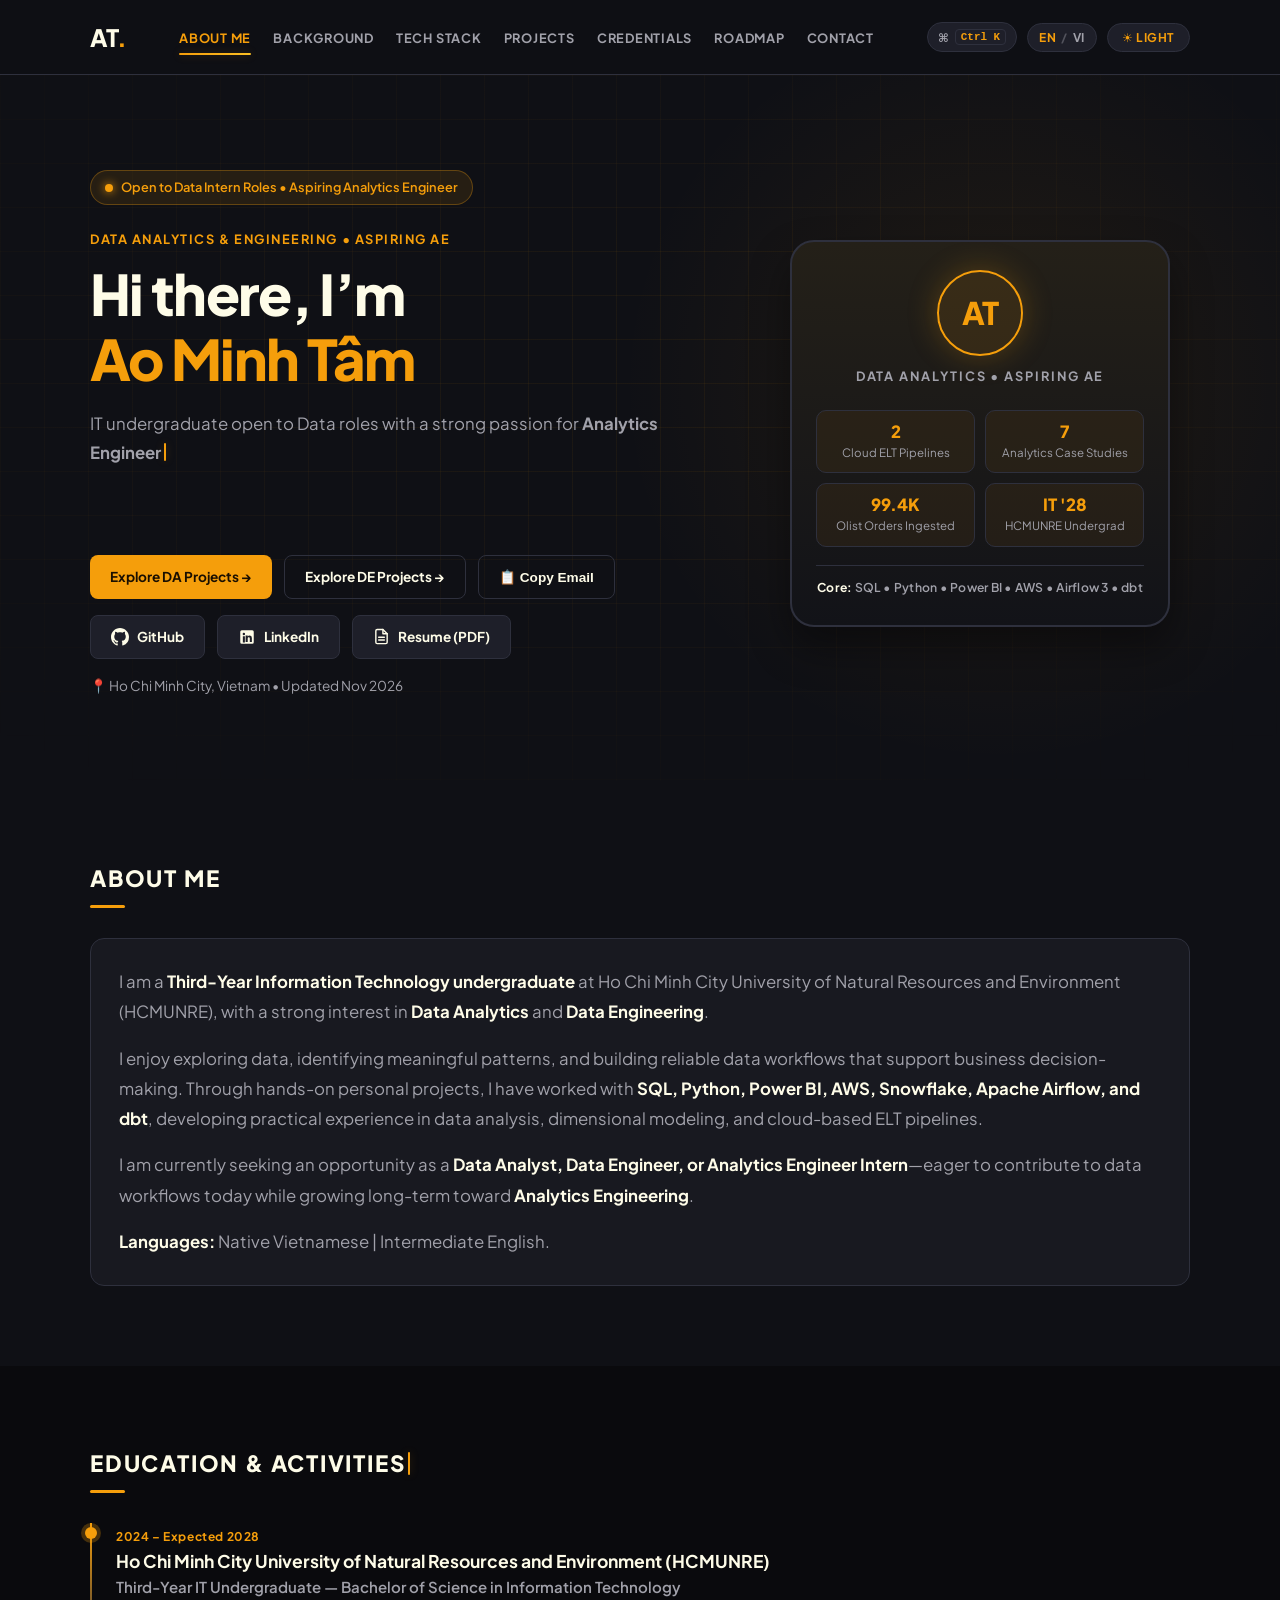
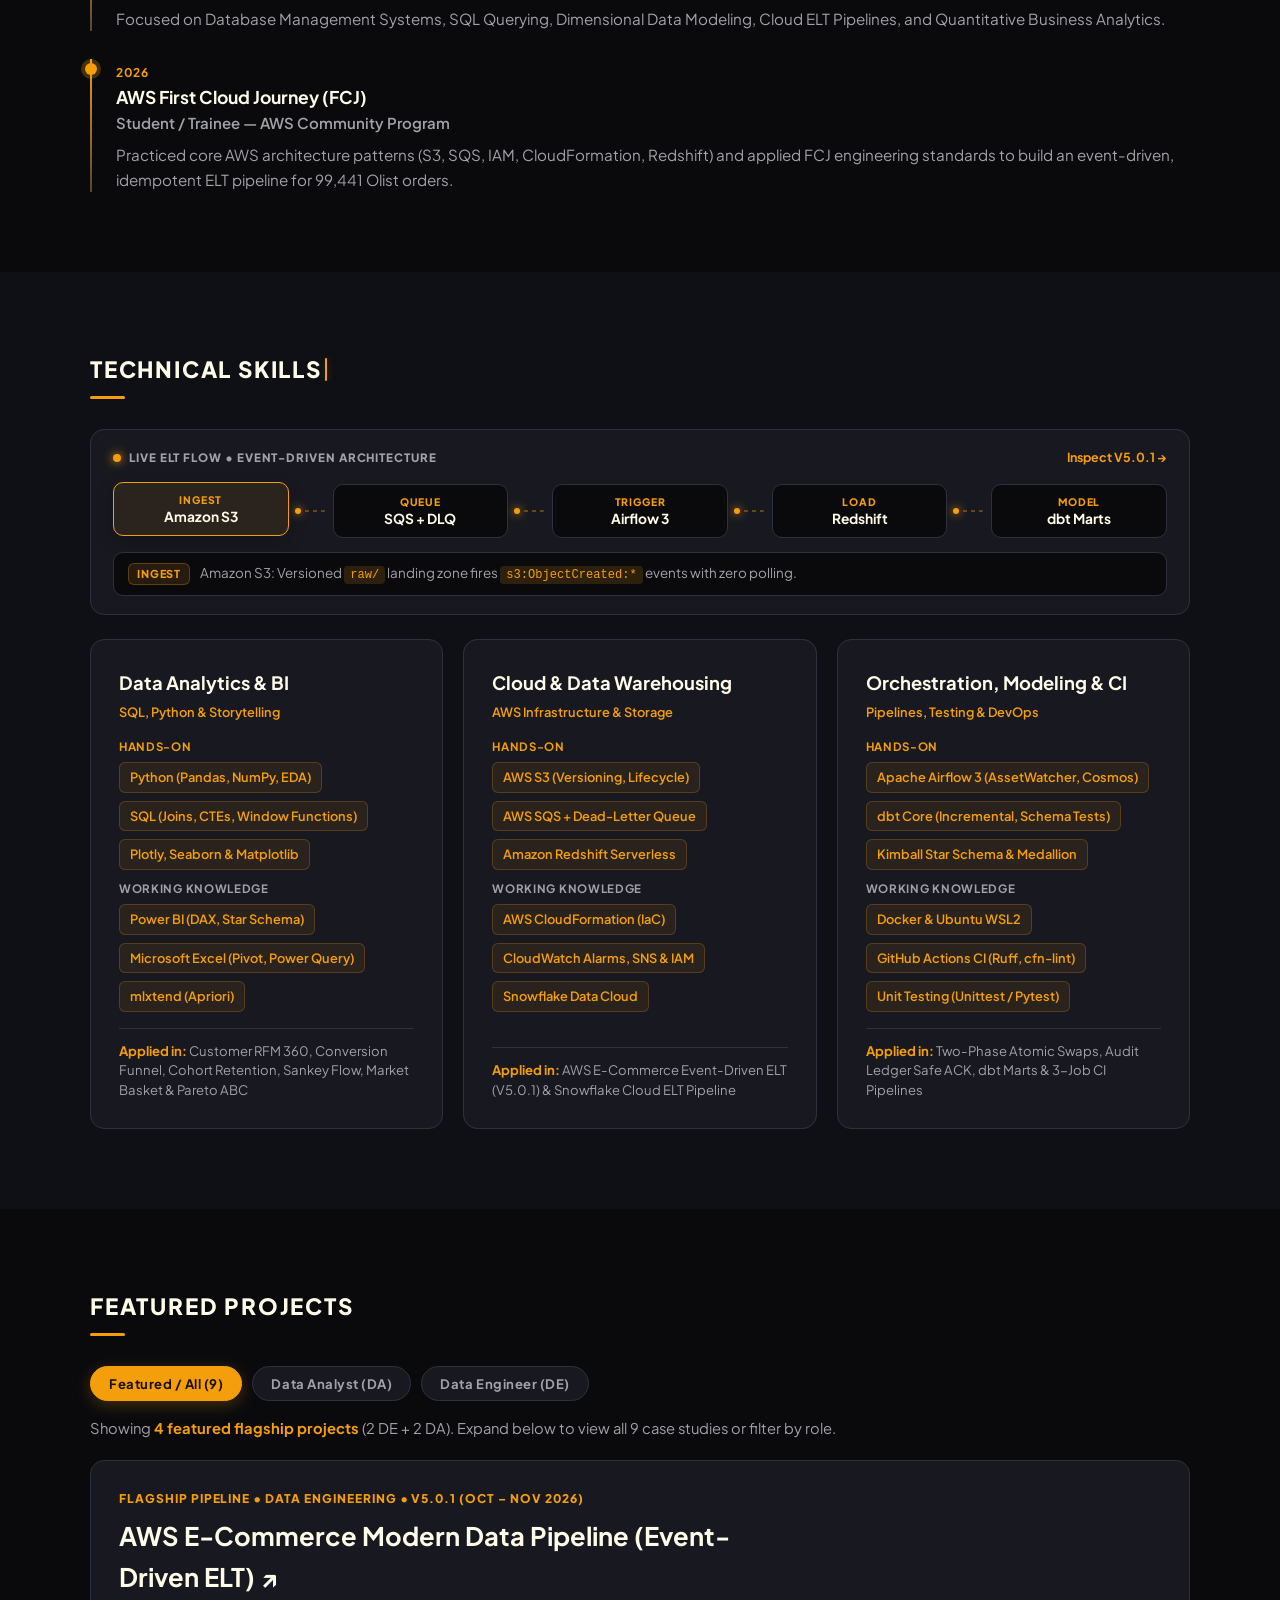
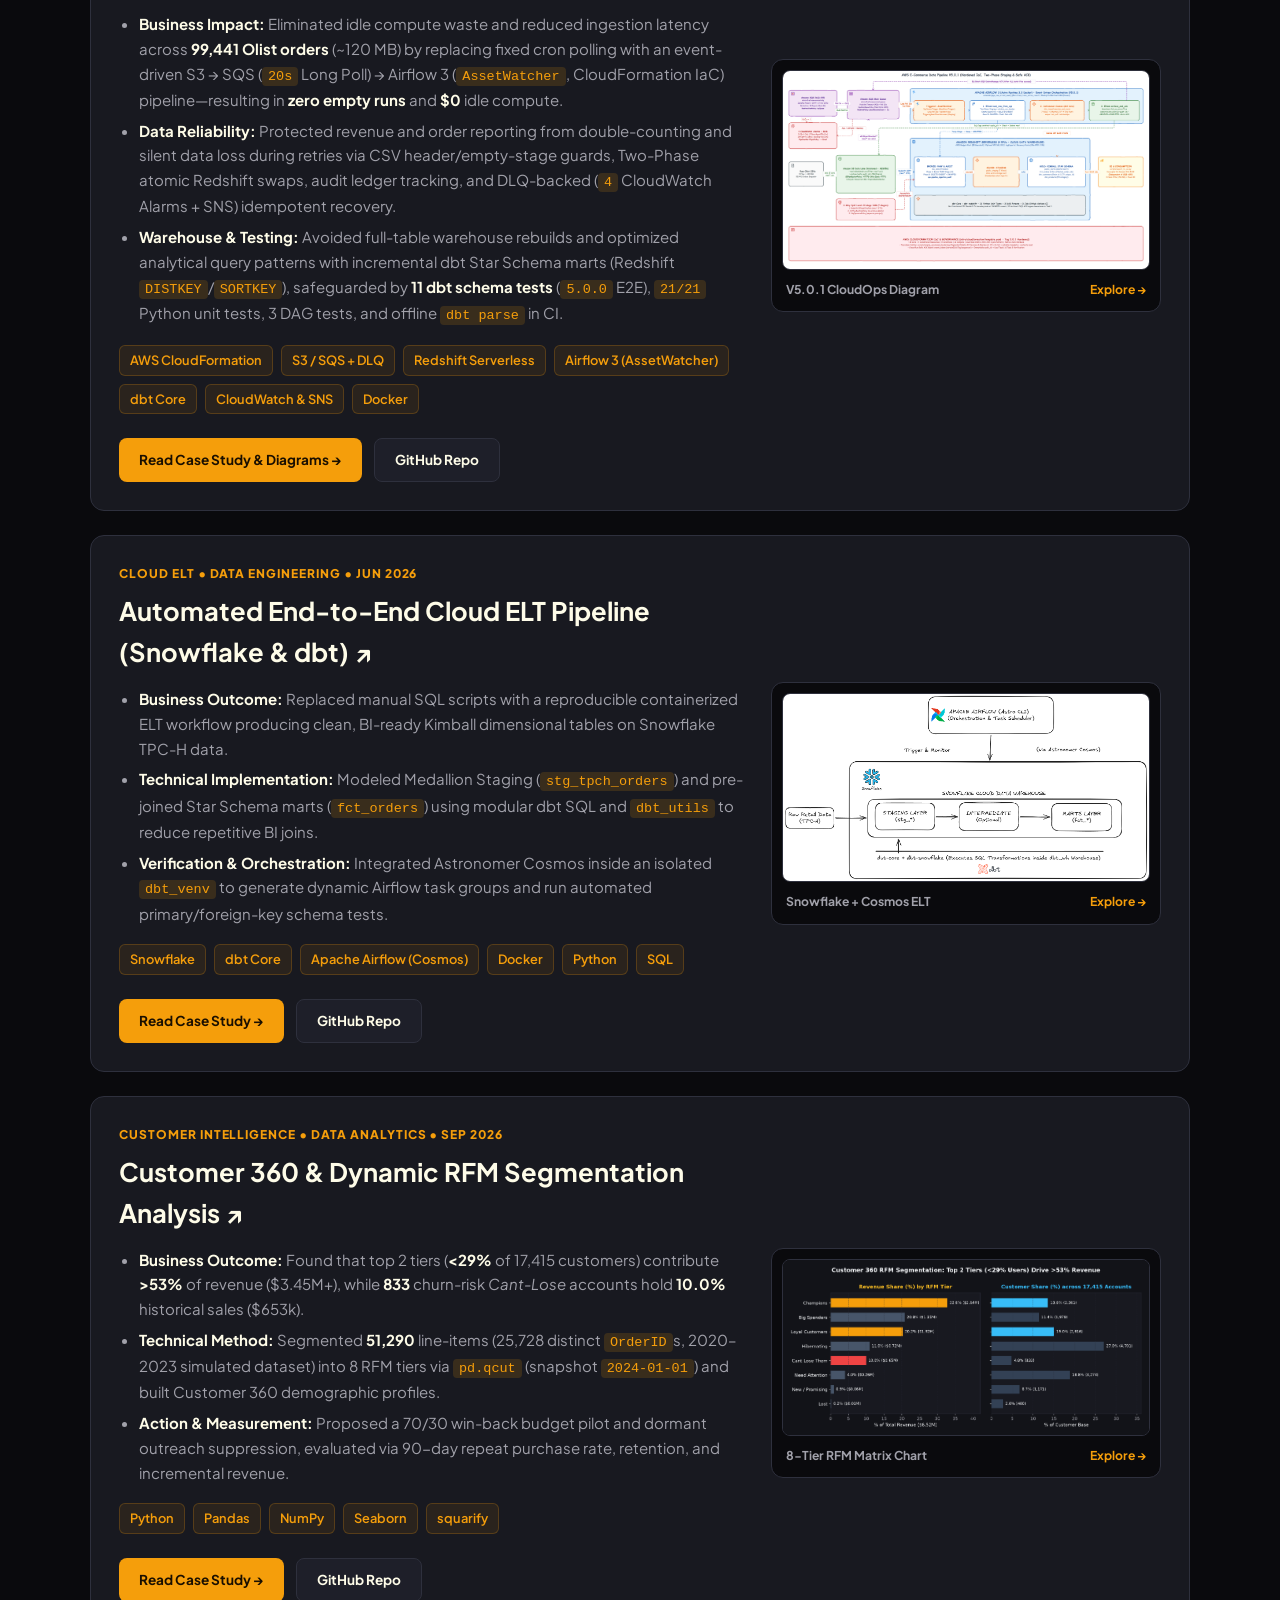
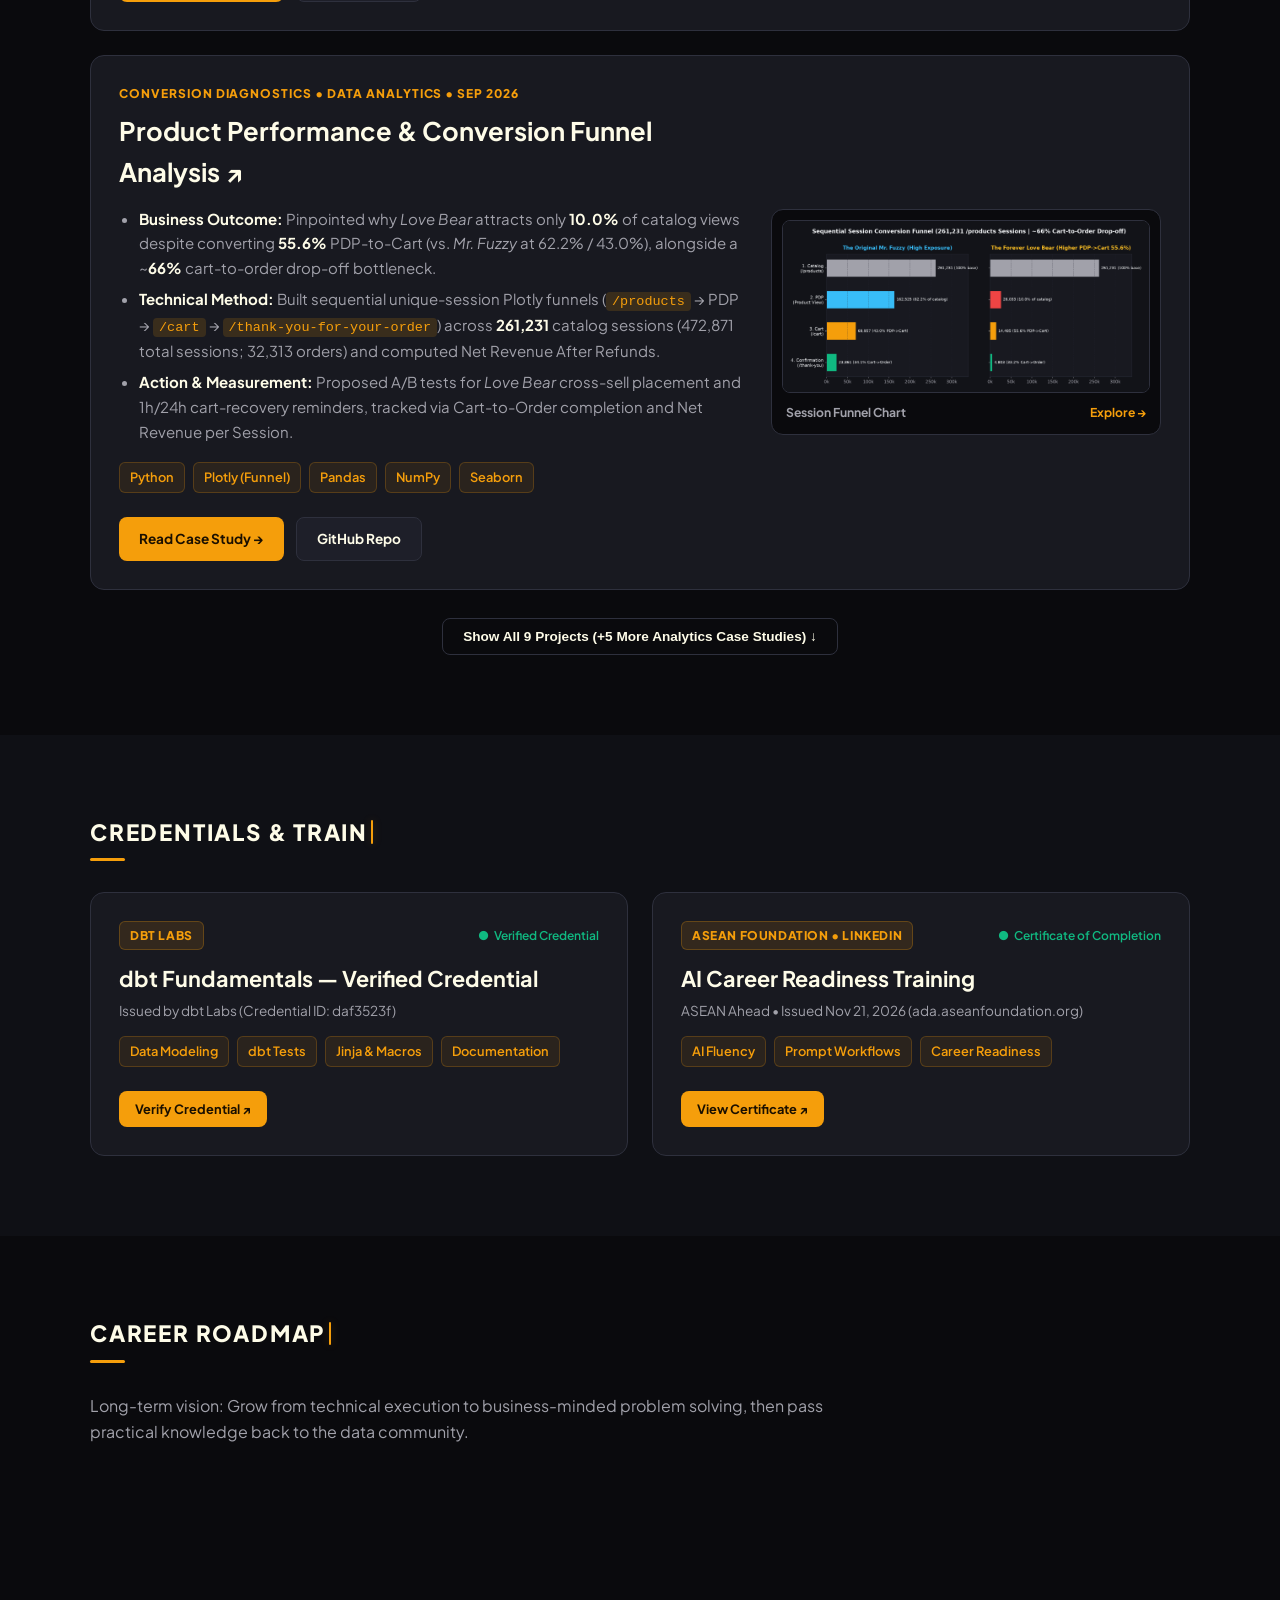
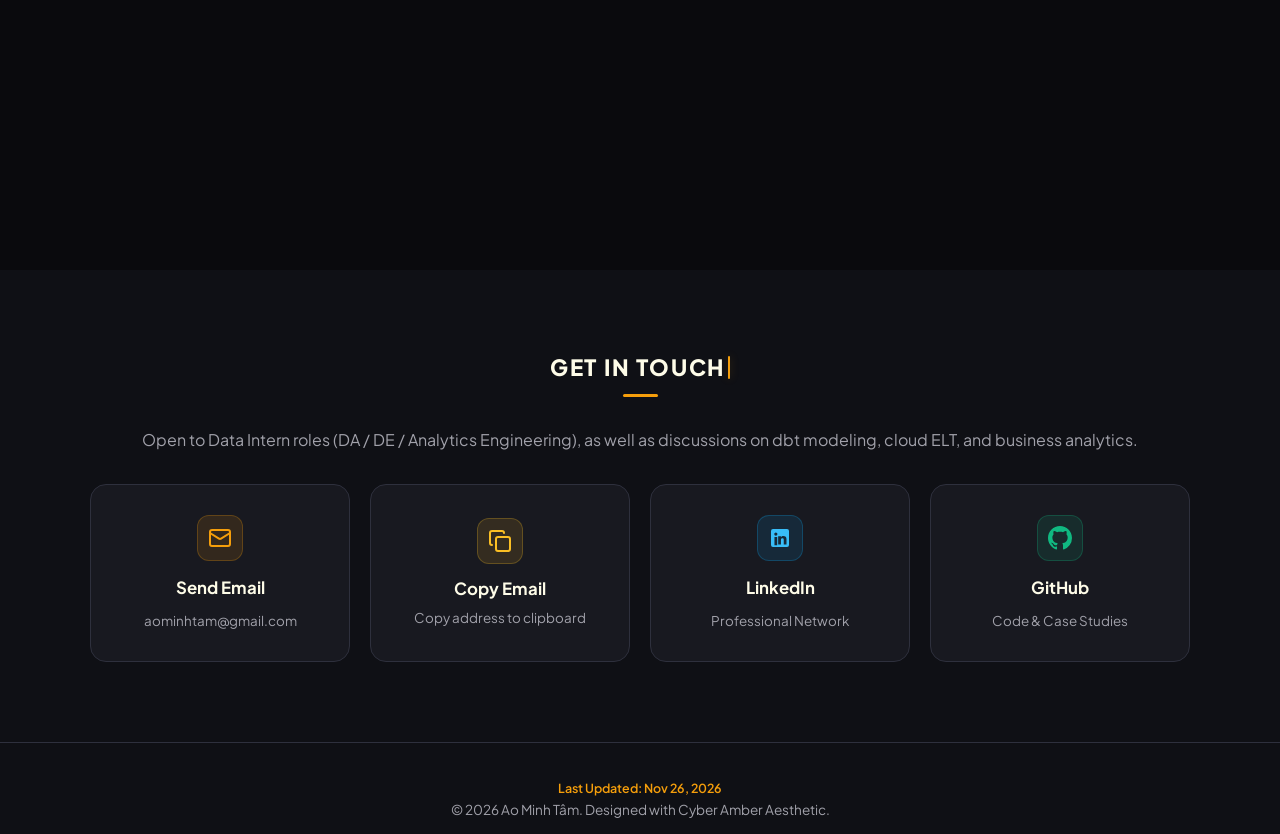
==== index.html @ a388cd63 "feat(ux): add Ctrl+K command palette, lightbox gallery nav, case TOC, interactive pipeline specs, an" ====
<!DOCTYPE html>
<html lang="en">
<head>
  <meta charset="UTF-8" />
  <meta name="viewport" content="width=device-width, initial-scale=1.0" />
  <title>Ao Minh Tâm | Data &amp; Analytics Engineer Portfolio</title>
  <meta name="description" content="Portfolio of Ao Minh Tâm — Third-Year IT Undergraduate open to Data Intern roles with a strong passion for Analytics Engineering (SQL, Python, Power BI, AWS, Snowflake, Airflow 3, dbt)." />
  <meta name="author" content="Ao Minh Tâm" />
  <meta name="robots" content="index, follow, max-image-preview:large, max-snippet:-1, max-video-preview:-1" />
  <meta name="theme-color" content="#0f1015" />
  <link rel="canonical" href="https://aominhtam-portfolio.vercel.app/" />

  <!-- Open Graph / Social Sharing Meta Tags -->
  <meta property="og:type" content="website" />
  <meta property="og:locale" content="en_US" />
  <meta property="og:site_name" content="Ao Minh Tâm Portfolio" />
  <meta property="og:title" content="Ao Minh Tâm | Data &amp; Analytics Engineer" />
  <meta property="og:description" content="Transforming raw data into reliable datasets, actionable insights, and business recommendations across Data Analytics, Cloud ELT, and Analytics Engineering." />
  <meta property="og:url" content="https://aominhtam-portfolio.vercel.app/" />
  <meta property="og:image" content="https://aominhtam-portfolio.vercel.app/images/og-cover.png" />
  <meta property="og:image:width" content="1200" />
  <meta property="og:image:height" content="630" />
  <meta property="og:image:alt" content="Ao Minh Tâm — Data and Analytics Engineer Portfolio Banner" />
  <meta name="twitter:card" content="summary_large_image" />
  <meta name="twitter:title" content="Ao Minh Tâm | Data &amp; Analytics Engineer" />
  <meta name="twitter:description" content="Portfolio showcasing Event-Driven AWS Cloud ELT Pipelines (V5.0.1), Dimensional Modeling, and E-Commerce Behavioral Analytics." />
  <meta name="twitter:image" content="https://aominhtam-portfolio.vercel.app/images/og-cover.png" />

  <!-- Favicon Branding -->
  <link rel="icon" type="image/svg+xml" href="favicon.svg" />
  <link rel="icon" type="image/png" sizes="192x192" href="images/icon-192.png" />
  <link rel="apple-touch-icon" sizes="180x180" href="apple-touch-icon.png" />
  <link rel="manifest" href="site.webmanifest" />

  <!-- Google Fonts: Plus Jakarta Sans -->
  <link rel="preconnect" href="https://fonts.googleapis.com" />
  <link rel="preconnect" href="https://fonts.gstatic.com" crossorigin />
  <link href="https://fonts.googleapis.com/css2?family=Plus+Jakarta+Sans:wght@400;500;600;700;800&display=swap" rel="stylesheet" />

  <!-- Main Stylesheet -->
  <link rel="stylesheet" href="style.css" />

  <!-- Google tag (gtag.js) GA4 Tracking -->
  <script async src="https://www.googletagmanager.com/gtag/js?id=G-VRB4RENV7J"></script>
  <script>
    window.dataLayer = window.dataLayer || [];
    function gtag(){dataLayer.push(arguments);}
    gtag('js', new Date());
    gtag('config', 'G-VRB4RENV7J');
  </script>

  <!-- Schema.org WebSite + ProfilePage + Person JSON-LD for SEO -->
  <script type="application/ld+json">
  {
    "@context": "https://schema.org",
    "@graph": [
      {
        "@type": "WebSite",
        "@id": "https://aominhtam-portfolio.vercel.app/#website",
        "name": "Ao Minh Tâm Portfolio",
        "alternateName": "Ao Minh Tam Portfolio",
        "url": "https://aominhtam-portfolio.vercel.app/",
        "publisher": { "@id": "https://aominhtam-portfolio.vercel.app/#person" }
      },
      {
        "@type": "ProfilePage",
        "@id": "https://aominhtam-portfolio.vercel.app/#profilepage",
        "url": "https://aominhtam-portfolio.vercel.app/",
        "name": "Ao Minh Tâm | Data & Analytics Engineer Portfolio",
        "isPartOf": { "@id": "https://aominhtam-portfolio.vercel.app/#website" },
        "dateModified": "2026-11-26",
        "mainEntity": { "@id": "https://aominhtam-portfolio.vercel.app/#person" }
      },
      {
        "@type": "Person",
        "@id": "https://aominhtam-portfolio.vercel.app/#person",
        "name": "Ao Minh Tâm",
        "alternateName": "Ao Minh Tam",
        "jobTitle": "Aspiring Analytics Engineer | Data Analyst & Data Engineer",
        "description": "Third-Year IT Undergraduate at Ho Chi Minh City University of Natural Resources and Environment (HCMUNRE) open to Data Intern roles with a strong passion for Analytics Engineering (SQL, Python, Power BI, AWS, Snowflake, Apache Airflow, dbt).",
        "url": "https://aominhtam-portfolio.vercel.app/",
        "image": "https://aominhtam-portfolio.vercel.app/images/og-cover.png",
        "email": "mailto:aominhtam@gmail.com",
        "address": {
          "@type": "PostalAddress",
          "addressLocality": "Ho Chi Minh City",
          "addressCountry": "VN"
        },
        "knowsLanguage": ["Vietnamese", "English"],
        "sameAs": [
          "https://github.com/AOMINHTAM",
          "https://www.linkedin.com/in/ao-minh-tam/"
        ],
        "alumniOf": {
          "@type": "CollegeOrUniversity",
          "name": "Ho Chi Minh City University of Natural Resources and Environment",
          "alternateName": "HCMUNRE"
        },
        "hasCredential": [
          {
            "@type": "EducationalOccupationalCredential",
            "name": "dbt Fundamentals — Verified Credential",
            "credentialCategory": "certificate",
            "url": "https://credentials.getdbt.com/daf3523f-38ca-48fe-9b95-548d6ca7da8d",
            "recognizedBy": {
              "@type": "Organization",
              "name": "dbt Labs"
            }
          },
          {
            "@type": "EducationalOccupationalCredential",
            "name": "AI Career Readiness Training",
            "credentialCategory": "certificate",
            "datePublished": "2026-11-21",
            "url": "https://aominhtam-portfolio.vercel.app/images/certs/asean_ai_career_readiness.jpg",
            "recognizedBy": {
              "@type": "Organization",
              "name": "ASEAN Foundation & LinkedIn"
            }
          }
        ],
        "knowsAbout": [
          "Data Analytics",
          "Data Engineering",
          "AWS CloudFormation",
          "Amazon Redshift Serverless",
          "Snowflake",
          "dbt",
          "Apache Airflow",
          "SQL",
          "Python",
          "Power BI"
        ]
      }
    ]
  }
  </script>
</head>
<body>
  <!-- 0. ENTRY PRELOADER -->
  <div id="pagePreloader" class="preloader" role="status" aria-live="polite" aria-label="Loading portfolio">
    <div class="preloader-inner">
      <div class="preloader-badge">
        <span class="preloader-logo">AT<span>.</span></span>
      </div>
      <div class="preloader-brand">AO MINH TÂM &bull; PORTFOLIO</div>
      <div class="preloader-text">
        <span class="preloader-label">Loading</span><span class="preloader-dots" aria-hidden="true"><span>.</span><span>.</span><span>.</span></span>
      </div>
      <div class="preloader-bar" aria-hidden="true">
        <div class="preloader-bar-fill"></div>
      </div>
    </div>
  </div>
  <noscript><style>#pagePreloader{display:none!important;}</style></noscript>
  <script>
    (function () {
      try {
        if (localStorage.getItem("theme") === "light") {
          document.body.classList.add("light-theme");
        }
        if (localStorage.getItem("lang") === "vi") {
          var lbl = document.querySelector("#pagePreloader .preloader-label");
          if (lbl) lbl.textContent = "Đang tải";
        }
      } catch (_) {}
    })();
  </script>

  <!-- 1. NAVIGATION BAR -->
  <nav class="navbar">
    <div class="container nav-container">
      <a href="#" class="logo">AT<span>.</span></a>
      <ul class="nav-links">
        <li><a href="#about" class="active">ABOUT ME</a></li>
        <li><a href="#experience">BACKGROUND</a></li>
        <li><a href="#architecture">TECH STACK</a></li>
        <li><a href="#projects">PROJECTS</a></li>
        <li><a href="#certifications">CREDENTIALS</a></li>
        <li><a href="#roadmap">ROADMAP</a></li>
        <li><a href="#contact">CONTACT</a></li>
      </ul>
      <div class="nav-actions">
        <button class="theme-toggle" id="themeBtn">☀ LIGHT</button>
      </div>
    </div>
  </nav>

  <!-- 2. HERO SECTION -->
  <header class="hero">
    <div class="container hero-grid">
      <!-- Left Column: Bio & Actions -->
      <div class="hero-left">
        <div class="status-badge">
          <span class="pulse-dot"></span>
          <span>Open to Data Intern Roles &bull; Aspiring Analytics Engineer</span>
        </div>

        <div class="sub-headline">DATA ANALYTICS &amp; ENGINEERING &bull; ASPIRING AE</div>

        <h1 class="hero-title">
          Hi there, I’m <br />
          <span class="accent-text">Ao Minh Tâm</span>
        </h1>

        <p class="hero-desc">
          IT undergraduate open to Data roles with a strong passion for <strong>Analytics Engineering</strong>. I bridge cloud ELT pipelines and business analytics using SQL, Python, Power BI, AWS, dbt, and Airflow to deliver reliable, decision-ready datasets.
        </p>

        <!-- Dual-Track CTA Buttons for Hiring Managers / HR -->
        <div class="cta-row">
          <a href="#projects" class="btn btn-amber" data-hero-filter="da">Explore DA Projects &rarr;</a>
          <a href="#projects" class="btn btn-outline" data-hero-filter="de">Explore DE Projects &rarr;</a>
          <button class="btn btn-outline" onclick="copyEmail(this)">📋 Copy Email</button>
        </div>

        <!-- Social Buttons -->
        <div class="social-row">
          <a href="https://github.com/AOMINHTAM" target="_blank" rel="noopener noreferrer" class="btn btn-subtle">
            <svg width="18" height="18" fill="currentColor" viewBox="0 0 24 24"><path d="M12 0C5.37 0 0 5.37 0 12c0 5.31 3.435 9.795 8.205 11.385.6.105.825-.255.825-.57 0-.285-.015-1.23-.015-2.235-3.015.555-3.795-.735-4.035-1.41-.135-.345-.72-1.41-1.23-1.695-.42-.225-1.02-.78-.015-.795.945-.015 1.62.87 1.845 1.23 1.08 1.815 2.805 1.305 3.495.99.105-.78.42-1.305.765-1.605-2.67-.3-5.46-1.335-5.46-5.925 0-1.305.465-2.385 1.23-3.225-.12-.3-.54-1.53.12-3.18 0 0 1.005-.315 3.3 1.23.96-.27 1.98-.405 3-.405s2.04.135 3 .405c2.295-1.56 3.3-1.23 3.3-1.23.66 1.65.24 2.88.12 3.18.765.84 1.23 1.905 1.23 3.225 0 4.605-2.805 5.625-5.475 5.925.435.375.81 1.095.81 2.22 0 1.605-.015 2.895-.015 3.3 0 .315.225.69.825.57A12.02 12.02 0 0024 12c0-6.63-5.37-12-12-12z"/></svg>
            GitHub
          </a>
          <a href="https://www.linkedin.com/in/ao-minh-tam/" target="_blank" rel="noopener noreferrer" class="btn btn-subtle">
            <svg width="18" height="18" fill="currentColor" viewBox="0 0 24 24"><path d="M19 3a2 2 0 0 1 2 2v14a2 2 0 0 1-2 2H5a2 2 0 0 1-2-2V5a2 2 0 0 1 2-2h14m-.5 15.5v-5.3a3.26 3.26 0 0 0-3.26-3.26c-.85 0-1.84.52-2.28 1.3v-1.11h-2.79v8.37h2.79v-4.93c0-.77.62-1.4 1.39-1.4a1.4 1.4 0 0 1 1.4 1.4v4.93h2.75M6.46 10.9v8.37H9.2V10.9H6.46M7.83 6.45a1.6 1.6 0 1 0 0 3.2 1.6 1.6 0 0 0 0-3.2z"/></svg>
            LinkedIn
          </a>
          <a href="assets/Ao-Minh-Tam-Resume.pdf" target="_blank" rel="noopener noreferrer" class="btn btn-subtle resume-link">
            <svg width="17" height="17" viewBox="0 0 24 24" fill="none" stroke="currentColor" stroke-width="2" stroke-linecap="round" stroke-linejoin="round" aria-hidden="true"><path d="M14 2H6a2 2 0 0 0-2 2v16a2 2 0 0 0 2 2h12a2 2 0 0 0 2-2V8z"/><polyline points="14 2 14 8 20 8"/><line x1="16" y1="13" x2="8" y2="13"/><line x1="16" y1="17" x2="8" y2="17"/></svg>
            <span class="resume-link-text">Resume (PDF)</span>
          </a>
        </div>

        <div class="location-tag">
          📍 Ho Chi Minh City, Vietnam &bull; Updated Nov 2026
        </div>
      </div>

      <!-- Right Column: At-a-Glance Snapshot Card -->
      <div class="hero-right">
        <div class="avatar-frame snapshot-frame">
          <div class="avatar-inner">
            <div class="avatar-circle">
              <span class="avatar-text">AT</span>
            </div>
            <div class="avatar-caption">DATA ANALYTICS &bull; ASPIRING AE</div>
          </div>
          <div class="snapshot-metrics">
            <div class="snapshot-stat">
              <strong>2</strong>
              <span>Cloud ELT Pipelines</span>
            </div>
            <div class="snapshot-stat">
              <strong>7</strong>
              <span>Analytics Case Studies</span>
            </div>
            <div class="snapshot-stat">
              <strong>99.4K</strong>
              <span>Olist Orders Ingested</span>
            </div>
            <div class="snapshot-stat">
              <strong>IT &apos;28</strong>
              <span>HCMUNRE Undergrad</span>
            </div>
          </div>
          <div class="snapshot-stack">
            <strong>Core:</strong> SQL &bull; Python &bull; Power BI &bull; AWS &bull; Airflow 3 &bull; dbt
          </div>
        </div>
      </div>
    </div>
  </header>

  <!-- 3. ABOUT ME -->
  <section id="about" class="section">
    <div class="container">
      <h2 class="section-title">ABOUT ME</h2>
      <div class="card card-body">
        <p>
          I am a <strong>Third-Year Information Technology undergraduate</strong> at Ho Chi Minh City University of Natural Resources and Environment (HCMUNRE), with a strong interest in <strong>Data Analytics</strong> and <strong>Data Engineering</strong>.
        </p>
        <p>
          I enjoy exploring data, identifying meaningful patterns, and building reliable data workflows that support business decision-making. Through hands-on personal projects, I have worked with <strong>SQL, Python, Power BI, AWS, Snowflake, Apache Airflow, and dbt</strong>, developing practical experience in data analysis, dimensional modeling, and cloud-based ELT pipelines.
        </p>
        <p>
          I am currently seeking an opportunity as a <strong>Data Analyst, Data Engineer, or Analytics Engineer Intern</strong>—eager to contribute to data workflows today while growing long-term toward <strong>Analytics Engineering</strong>.
        </p>
        <p>
          <strong>Languages:</strong> Native Vietnamese | Intermediate English.
        </p>
      </div>
    </div>
  </section>

  <!-- 4. EDUCATION & ACTIVITIES -->
  <section id="experience" class="section section-alt">
    <div class="container">
      <h2 class="section-title">EDUCATION &amp; ACTIVITIES</h2>
      <div class="timeline">
        <div class="timeline-item">
          <span class="timeline-date">2024 – Expected 2028</span>
          <h3>Ho Chi Minh City University of Natural Resources and Environment (HCMUNRE)</h3>
          <p class="timeline-role">Third-Year IT Undergraduate — Bachelor of Science in Information Technology</p>
          <p class="timeline-desc">Focused on Database Management Systems, SQL Querying, Dimensional Data Modeling, Cloud ELT Pipelines, and Quantitative Business Analytics.</p>
        </div>
        <div class="timeline-item">
          <span class="timeline-date">2026</span>
          <h3>AWS First Cloud Journey (FCJ)</h3>
          <p class="timeline-role">Student / Trainee — AWS Community Program</p>
          <p class="timeline-desc">Practiced core AWS architecture patterns (S3, SQS, IAM, CloudFormation, Redshift) and applied FCJ engineering standards to build an event-driven, idempotent ELT pipeline for 99,441 Olist orders.</p>
        </div>
      </div>
    </div>
  </section>

  <!-- 5. TECHNICAL SKILLS -->
  <section id="architecture" class="section">
    <div class="container">
      <h2 class="section-title">TECHNICAL SKILLS</h2>
      <div class="pipeline-pulse-card" aria-label="Event-Driven ELT Pipeline Flow">
        <div class="pipeline-pulse-head">
          <span class="pipeline-pulse-status">
            <span class="pulse-dot"></span>
            <span class="pipeline-pulse-title">LIVE ELT FLOW &bull; EVENT-DRIVEN ARCHITECTURE</span>
          </span>
          <a href="projects/aws-data-pipeline.html" class="pipeline-pulse-link">Inspect V5.0.1 &rarr;</a>
        </div>
        <div class="pipeline-track" aria-label="Pipeline stages">
          <button type="button" class="pipeline-node is-active" data-pipeline-node="s3" aria-pressed="true">
            <span class="pipeline-node-tag">INGEST</span>
            <strong>Amazon S3</strong>
          </button>
          <div class="pipeline-connector" aria-hidden="true"><span class="pipeline-packet"></span></div>
          <button type="button" class="pipeline-node" data-pipeline-node="sqs" aria-pressed="false">
            <span class="pipeline-node-tag">QUEUE</span>
            <strong>SQS + DLQ</strong>
          </button>
          <div class="pipeline-connector" aria-hidden="true"><span class="pipeline-packet"></span></div>
          <button type="button" class="pipeline-node" data-pipeline-node="airflow" aria-pressed="false">
            <span class="pipeline-node-tag">TRIGGER</span>
            <strong>Airflow 3</strong>
          </button>
          <div class="pipeline-connector" aria-hidden="true"><span class="pipeline-packet"></span></div>
          <button type="button" class="pipeline-node" data-pipeline-node="redshift" aria-pressed="false">
            <span class="pipeline-node-tag">LOAD</span>
            <strong>Redshift</strong>
          </button>
          <div class="pipeline-connector" aria-hidden="true"><span class="pipeline-packet"></span></div>
          <button type="button" class="pipeline-node" data-pipeline-node="dbt" aria-pressed="false">
            <span class="pipeline-node-tag">MODEL</span>
            <strong>dbt Marts</strong>
          </button>
        </div>
        <div class="pipeline-detail-bar" id="pipelineDetailBar" aria-live="polite">
          <span class="pipeline-detail-stage">INGEST</span>
          <span class="pipeline-detail-text">Amazon S3: Versioned <code>raw/</code> landing zone fires <code>s3:ObjectCreated:*</code> events with zero polling.</span>
        </div>
      </div>
      <div class="grid-3">
        <div class="card skill-card">
          <h3>Data Analytics &amp; BI</h3>
          <p class="card-sub">SQL, Python &amp; Storytelling</p>
          <div class="skill-tier-group">
            <div class="skill-tier-row">
              <span class="skill-tier-label">Hands-on</span>
              <div class="tech-tags">
                <span>Python (Pandas, NumPy, EDA)</span>
                <span>SQL (Joins, CTEs, Window Functions)</span>
                <span>Plotly, Seaborn &amp; Matplotlib</span>
              </div>
            </div>
            <div class="skill-tier-row">
              <span class="skill-tier-label working">Working Knowledge</span>
              <div class="tech-tags">
                <span>Power BI (DAX, Star Schema)</span>
                <span>Microsoft Excel (Pivot, Power Query)</span>
                <span>mlxtend (Apriori)</span>
              </div>
            </div>
          </div>
          <div class="skill-applied">
            <strong>Applied in:</strong> Customer RFM 360, Conversion Funnel, Cohort Retention, Sankey Flow, Market Basket &amp; Pareto ABC
          </div>
        </div>
        <div class="card skill-card">
          <h3>Cloud &amp; Data Warehousing</h3>
          <p class="card-sub">AWS Infrastructure &amp; Storage</p>
          <div class="skill-tier-group">
            <div class="skill-tier-row">
              <span class="skill-tier-label">Hands-on</span>
              <div class="tech-tags">
                <span>AWS S3 (Versioning, Lifecycle)</span>
                <span>AWS SQS + Dead-Letter Queue</span>
                <span>Amazon Redshift Serverless</span>
              </div>
            </div>
            <div class="skill-tier-row">
              <span class="skill-tier-label working">Working Knowledge</span>
              <div class="tech-tags">
                <span>AWS CloudFormation (IaC)</span>
                <span>CloudWatch Alarms, SNS &amp; IAM</span>
                <span>Snowflake Data Cloud</span>
              </div>
            </div>
          </div>
          <div class="skill-applied">
            <strong>Applied in:</strong> AWS E-Commerce Event-Driven ELT (V5.0.1) &amp; Snowflake Cloud ELT Pipeline
          </div>
        </div>
        <div class="card skill-card">
          <h3>Orchestration, Modeling &amp; CI</h3>
          <p class="card-sub">Pipelines, Testing &amp; DevOps</p>
          <div class="skill-tier-group">
            <div class="skill-tier-row">
              <span class="skill-tier-label">Hands-on</span>
              <div class="tech-tags">
                <span>Apache Airflow 3 (AssetWatcher, Cosmos)</span>
                <span>dbt Core (Incremental, Schema Tests)</span>
                <span>Kimball Star Schema &amp; Medallion</span>
              </div>
            </div>
            <div class="skill-tier-row">
              <span class="skill-tier-label working">Working Knowledge</span>
              <div class="tech-tags">
                <span>Docker &amp; Ubuntu WSL2</span>
                <span>GitHub Actions CI (Ruff, cfn-lint)</span>
                <span>Unit Testing (Unittest / Pytest)</span>
              </div>
            </div>
          </div>
          <div class="skill-applied">
            <strong>Applied in:</strong> Two-Phase Atomic Swaps, Audit Ledger Safe ACK, dbt Marts &amp; 3-Job CI Pipelines
          </div>
        </div>
      </div>
    </div>
  </section>

  <!-- 6. FEATURED PROJECTS -->
  <section id="projects" class="section section-alt">
    <div class="container">
      <h2 class="section-title">FEATURED PROJECTS</h2>

      <!-- Filter Tabs -->
      <div class="project-filters" role="group" aria-label="Filter projects by role">
        <button class="filter-btn active" data-filter="all" aria-pressed="true">Featured / All (9)</button>
        <button class="filter-btn" data-filter="da" aria-pressed="false">Data Analyst (DA)</button>
        <button class="filter-btn" data-filter="de" aria-pressed="false">Data Engineer (DE)</button>
      </div>
      <p class="projects-intro" id="projectsIntro">Showing <strong>4 featured flagship projects</strong> (2 DE + 2 DA). Expand below to view all 9 case studies or filter by role.</p>

      <div class="projects-list">

        <!-- Project 1: AWS Event-Driven ELT Pipeline (Featured DE #1) -->
        <div class="card project-card project-card--featured" data-categories="de" data-featured="true">
          <div class="project-content">
            <div class="project-badge">FLAGSHIP PIPELINE • DATA ENGINEERING • V5.0.1 (OCT – NOV 2026)</div>
            <h3><a href="https://github.com/AOMINHTAM/aws-data-pipeline" target="_blank" rel="noopener noreferrer" style="color: inherit; text-decoration: none;">AWS E-Commerce Modern Data Pipeline (Event-Driven ELT)&nbsp;↗</a></h3>
            <ul class="project-bullets">
              <li><strong>Business Impact:</strong> Eliminated idle compute waste and reduced ingestion latency across <strong>99,441 Olist orders</strong> (~120 MB) by replacing fixed cron polling with an event-driven S3 &rarr; SQS (<code>20s</code> Long Poll) &rarr; Airflow 3 (<code>AssetWatcher</code>, CloudFormation IaC) pipeline—resulting in <strong>zero empty runs</strong> and <strong>$0</strong> idle compute.</li>
              <li><strong>Data Reliability:</strong> Protected revenue and order reporting from double-counting and silent data loss during retries via CSV header/empty-stage guards, Two-Phase atomic Redshift swaps, audit ledger tracking, and DLQ-backed (<code>4</code> CloudWatch Alarms + SNS) idempotent recovery.</li>
              <li><strong>Warehouse &amp; Testing:</strong> Avoided full-table warehouse rebuilds and optimized analytical query patterns with incremental dbt Star Schema marts (Redshift <code>DISTKEY</code>/<code>SORTKEY</code>), safeguarded by <strong>11 dbt schema tests</strong> (<code>5.0.0</code> E2E), <code>21/21</code> Python unit tests, 3 DAG tests, and offline <code>dbt parse</code> in CI.</li>
            </ul>
            <div class="tech-tags">
              <span>AWS CloudFormation</span>
              <span>S3 / SQS + DLQ</span>
              <span>Redshift Serverless</span>
              <span>Airflow 3 (AssetWatcher)</span>
              <span>dbt Core</span>
              <span>CloudWatch &amp; SNS</span>
              <span>Docker</span>
            </div>
            <div class="project-links">
              <a href="projects/aws-data-pipeline.html" class="btn btn-amber" data-case-slug="aws-data-pipeline">Read Case Study &amp; Diagrams &rarr;</a>
              <a href="https://github.com/AOMINHTAM/aws-data-pipeline" target="_blank" rel="noopener noreferrer" class="btn btn-subtle">GitHub Repo</a>
            </div>
          </div>
          <a href="projects/aws-data-pipeline.html" class="project-thumb" data-case-slug="aws-data-pipeline" aria-label="Preview AWS V5.0.1 System Architecture Diagram">
            <div class="project-thumb-media">
              <img src="images/aws/architecture_v5_1.png" alt="AWS E-Commerce Data Pipeline V5.0.1 System Architecture Diagram" width="3720" height="2010" loading="lazy" />
            </div>
            <div class="project-thumb-caption">
              <span>V5.0.1 CloudOps Diagram</span>
              <span>Explore &rarr;</span>
            </div>
          </a>
        </div>

        <!-- Project 2: dbt + Snowflake ELT Pipeline (Featured DE #2) -->
        <div class="card project-card project-card--featured" data-categories="de" data-featured="true">
          <div class="project-content">
            <div class="project-badge">CLOUD ELT • DATA ENGINEERING • JUN 2026</div>
            <h3><a href="https://github.com/AOMINHTAM/dbt-snowflake-data-pipeline" target="_blank" rel="noopener noreferrer" style="color: inherit; text-decoration: none;">Automated End-to-End Cloud ELT Pipeline (Snowflake &amp; dbt)&nbsp;↗</a></h3>
            <ul class="project-bullets">
              <li><strong>Business Outcome:</strong> Replaced manual SQL scripts with a reproducible containerized ELT workflow producing clean, BI-ready Kimball dimensional tables on Snowflake TPC-H data.</li>
              <li><strong>Technical Implementation:</strong> Modeled Medallion Staging (<code>stg_tpch_orders</code>) and pre-joined Star Schema marts (<code>fct_orders</code>) using modular dbt SQL and <code>dbt_utils</code> to reduce repetitive BI joins.</li>
              <li><strong>Verification &amp; Orchestration:</strong> Integrated Astronomer Cosmos inside an isolated <code>dbt_venv</code> to generate dynamic Airflow task groups and run automated primary/foreign-key schema tests.</li>
            </ul>
            <div class="tech-tags">
              <span>Snowflake</span>
              <span>dbt Core</span>
              <span>Apache Airflow (Cosmos)</span>
              <span>Docker</span>
              <span>Python</span>
              <span>SQL</span>
            </div>
            <div class="project-links">
              <a href="projects/data-pipeline.html" class="btn btn-amber" data-case-slug="data-pipeline">Read Case Study &rarr;</a>
              <a href="https://github.com/AOMINHTAM/dbt-snowflake-data-pipeline" target="_blank" rel="noopener noreferrer" class="btn btn-subtle">GitHub Repo</a>
            </div>
          </div>
          <a href="projects/data-pipeline.html" class="project-thumb" data-case-slug="data-pipeline" aria-label="Preview Snowflake and dbt ELT Architecture Diagram">
            <div class="project-thumb-media">
              <img src="images/snowflake/architecture.png" alt="Snowflake, dbt Core, and Airflow Cosmos ELT Architecture" width="1385" height="711" loading="lazy" />
            </div>
            <div class="project-thumb-caption">
              <span>Snowflake + Cosmos ELT</span>
              <span>Explore &rarr;</span>
            </div>
          </a>
        </div>

        <!-- Project 3: Customer 360 & RFM (Featured DA #1) -->
        <div class="card project-card project-card--featured" data-categories="da" data-featured="true">
          <div class="project-content">
            <div class="project-badge">CUSTOMER INTELLIGENCE • DATA ANALYTICS • SEP 2026</div>
            <h3><a href="https://github.com/AOMINHTAM/customer-rfm-segmentation-analysis" target="_blank" rel="noopener noreferrer" style="color: inherit; text-decoration: none;">Customer 360 &amp; Dynamic RFM Segmentation Analysis&nbsp;↗</a></h3>
            <ul class="project-bullets">
              <li><strong>Business Outcome:</strong> Found that top 2 tiers (<strong>&lt;29%</strong> of 17,415 customers) contribute <strong>&gt;53%</strong> of revenue ($3.45M+), while <strong>833</strong> churn-risk <em>Cant-Lose</em> accounts hold <strong>10.0%</strong> historical sales ($653k).</li>
              <li><strong>Technical Method:</strong> Segmented <strong>51,290</strong> line-items (25,728 distinct <code>OrderID</code>s, 2020–2023 simulated dataset) into 8 RFM tiers via <code>pd.qcut</code> (snapshot <code>2024-01-01</code>) and built Customer 360 demographic profiles.</li>
              <li><strong>Action &amp; Measurement:</strong> Proposed a 70/30 win-back budget pilot and dormant outreach suppression, evaluated via 90-day repeat purchase rate, retention, and incremental revenue.</li>
            </ul>
            <div class="tech-tags">
              <span>Python</span>
              <span>Pandas</span>
              <span>NumPy</span>
              <span>Seaborn</span>
              <span>squarify</span>
            </div>
            <div class="project-links">
              <a href="projects/rfm-segmentation.html" class="btn btn-amber" data-case-slug="rfm-segmentation">Read Case Study &rarr;</a>
              <a href="https://github.com/AOMINHTAM/customer-rfm-segmentation-analysis" target="_blank" rel="noopener noreferrer" class="btn btn-subtle">GitHub Repo</a>
            </div>
          </div>
          <a href="projects/rfm-segmentation.html" class="project-thumb" data-case-slug="rfm-segmentation" aria-label="Preview Customer 360 RFM Segmentation Chart">
            <div class="project-thumb-media">
              <img src="images/da/rfm_segments.png" alt="Customer 360 RFM Segmentation Revenue and Customer Share Chart" width="1754" height="839" loading="lazy" />
            </div>
            <div class="project-thumb-caption">
              <span>8-Tier RFM Matrix Chart</span>
              <span>Explore &rarr;</span>
            </div>
          </a>
        </div>

        <!-- Project 4: Product Conversion Funnel (Featured DA #2) -->
        <div class="card project-card project-card--featured" data-categories="da" data-featured="true">
          <div class="project-content">
            <div class="project-badge">CONVERSION DIAGNOSTICS • DATA ANALYTICS • SEP 2026</div>
            <h3><a href="https://github.com/AOMINHTAM/product-conversion-funnel-analysis" target="_blank" rel="noopener noreferrer" style="color: inherit; text-decoration: none;">Product Performance &amp; Conversion Funnel Analysis&nbsp;↗</a></h3>
            <ul class="project-bullets">
              <li><strong>Business Outcome:</strong> Pinpointed why <em>Love Bear</em> attracts only <strong>10.0%</strong> of catalog views despite converting <strong>55.6%</strong> PDP-to-Cart (vs. <em>Mr. Fuzzy</em> at 62.2% / 43.0%), alongside a ~<strong>66%</strong> cart-to-order drop-off bottleneck.</li>
              <li><strong>Technical Method:</strong> Built sequential unique-session Plotly funnels (<code>/products</code> &rarr; PDP &rarr; <code>/cart</code> &rarr; <code>/thank-you-for-your-order</code>) across <strong>261,231</strong> catalog sessions (472,871 total sessions; 32,313 orders) and computed Net Revenue After Refunds.</li>
              <li><strong>Action &amp; Measurement:</strong> Proposed A/B tests for <em>Love Bear</em> cross-sell placement and 1h/24h cart-recovery reminders, tracked via Cart-to-Order completion and Net Revenue per Session.</li>
            </ul>
            <div class="tech-tags">
              <span>Python</span>
              <span>Plotly (Funnel)</span>
              <span>Pandas</span>
              <span>NumPy</span>
              <span>Seaborn</span>
            </div>
            <div class="project-links">
              <a href="projects/product-funnel.html" class="btn btn-amber" data-case-slug="product-funnel">Read Case Study &rarr;</a>
              <a href="https://github.com/AOMINHTAM/product-conversion-funnel-analysis" target="_blank" rel="noopener noreferrer" class="btn btn-subtle">GitHub Repo</a>
            </div>
          </div>
          <a href="projects/product-funnel.html" class="project-thumb" data-case-slug="product-funnel" aria-label="Preview Product Conversion Funnel Chart">
            <div class="project-thumb-media">
              <img src="images/da/product_funnel.png" alt="Sequential Session Conversion Funnel comparing Mr. Fuzzy and Love Bear" width="1736" height="809" loading="lazy" />
            </div>
            <div class="project-thumb-caption">
              <span>Session Funnel Chart</span>
              <span>Explore &rarr;</span>
            </div>
          </a>
        </div>

        <!-- Project 5: Cohort Retention Dynamics (More DA #3) -->
        <div class="card project-card" data-categories="da" data-featured="false">
          <div class="project-badge">BEHAVIORAL ANALYTICS • DATA ANALYTICS • SEP 2026</div>
          <h3><a href="https://github.com/AOMINHTAM/cohort-retention-analysis" target="_blank" rel="noopener noreferrer" style="color: inherit; text-decoration: none;">Cohort Analysis &amp; Customer Retention Dynamics&nbsp;↗</a></h3>
          <ul class="project-bullets">
            <li><strong>Business Outcome:</strong> Diagnosed an early <strong>1%–3% Month-1 retention baseline</strong> alongside recurring B2B restock bumps (<strong>5%–6%</strong> at Months 5 and 8) across 51,290 simulated transactions (2020–2023).</li>
            <li><strong>Technical Method:</strong> Modeled B2B/B2C cohort retention heatmaps and eliminated left-truncation bias by anchoring <code>FirstPurchaseDate</code> globally before filtering 2022 cohort windows.</li>
            <li><strong>Action &amp; Measurement:</strong> Proposed Day 20–25 nurture campaigns and Month 4/7 B2B CRM alerts, measured through cohort holdouts on Month-1 and Month-3 retention rates.</li>
          </ul>
          <div class="tech-tags">
            <span>Python</span>
            <span>Pandas</span>
            <span>NumPy</span>
            <span>Seaborn</span>
            <span>Matplotlib</span>
          </div>
          <div class="project-links">
            <a href="projects/cohort-retention.html" class="btn btn-amber">Read Case Study &rarr;</a>
            <a href="https://github.com/AOMINHTAM/cohort-retention-analysis" target="_blank" rel="noopener noreferrer" class="btn btn-subtle">GitHub Repo</a>
          </div>
        </div>

        <!-- Project 6: User Journey & Sankey Analysis (More DA #4) -->
        <div class="card project-card" data-categories="da" data-featured="false">
          <div class="project-badge">NETWORK VISUALIZATION • DATA ANALYTICS • SEP 2026</div>
          <h3><a href="https://github.com/AOMINHTAM/user-journey-sankey-analysis" target="_blank" rel="noopener noreferrer" style="color: inherit; text-decoration: none;">User Journey &amp; Traffic Flow Sankey Analysis&nbsp;↗</a></h3>
          <ul class="project-bullets">
            <li><strong>Business Outcome:</strong> Traced multi-touch acquisition and repeat-purchase flows across <strong>1.18M+ pageviews</strong> (32,313 orders), exposing heavy mobile drop-off and <em>Mr. Fuzzy &rarr; Love Bear</em> cross-sell patterns.</li>
            <li><strong>Technical Method:</strong> Filtered 211,640 single-page bouncers to isolate <strong>261,231 engaged sessions</strong>, resolved circular Plotly Sankey crashes with chronological <code>.rank()</code> prefixes, and trimmed join memory via <code>usecols</code>.</li>
            <li><strong>Action &amp; Measurement:</strong> Recommended a mobile checkout UX audit and 14-day post-purchase cross-sell triggers, measured via mobile Cart-to-Order rate and 30-day repeat purchase lift.</li>
          </ul>
          <div class="tech-tags">
            <span>Python</span>
            <span>Plotly (Sankey)</span>
            <span>Pandas</span>
            <span>NumPy</span>
          </div>
          <div class="project-links">
            <a href="projects/user-journey-sankey.html" class="btn btn-amber">Read Case Study &rarr;</a>
            <a href="https://github.com/AOMINHTAM/user-journey-sankey-analysis" target="_blank" rel="noopener noreferrer" class="btn btn-subtle">GitHub Repo</a>
          </div>
        </div>

        <!-- Project 7: Market Basket Analysis (More DA #5) -->
        <div class="card project-card" data-categories="da" data-featured="false">
          <div class="project-badge">ALGORITHMIC MINING • DATA ANALYTICS • AUG – SEP 2026</div>
          <h3><a href="https://github.com/AOMINHTAM/market-basket-analysis" target="_blank" rel="noopener noreferrer" style="color: inherit; text-decoration: none;">Market Basket Analysis &amp; Product Bundling Strategy&nbsp;↗</a></h3>
          <ul class="project-bullets">
            <li><strong>Business Outcome:</strong> Uncovered Home Spa &amp; Wellness co-purchase ecosystems across <strong>25,728 baskets</strong>, surfacing cross-category affinities up to <strong>4.25 Lift</strong> and <strong>45% confidence</strong>.</li>
            <li><strong>Technical Method:</strong> Tuned Apriori <code>min_support</code> to <code>0.005</code> (&ge;129 orders) to prevent combinatorial OOM failures and deduplicated basket items via <code>.unique()</code> before <code>TransactionEncoder</code>.</li>
            <li><strong>Action &amp; Measurement:</strong> Designed a 10%-discounted 4-item bundle pilot to test via 50/50 checkout A/B testing on Incremental Gross Profit per Order and AOV Lift.</li>
          </ul>
          <div class="tech-tags">
            <span>Python</span>
            <span>mlxtend (Apriori)</span>
            <span>TransactionEncoder</span>
            <span>Pandas</span>
            <span>Seaborn</span>
          </div>
          <div class="project-links">
            <a href="projects/market-basket.html" class="btn btn-amber">Read Case Study &rarr;</a>
            <a href="https://github.com/AOMINHTAM/market-basket-analysis" target="_blank" rel="noopener noreferrer" class="btn btn-subtle">GitHub Repo</a>
          </div>
        </div>

        <!-- Project 8: ABC Pareto Profitability (More DA #6) -->
        <div class="card project-card" data-categories="da" data-featured="false">
          <div class="project-badge">PROFITABILITY &amp; BUDGET AUDIT • DATA ANALYTICS • SEP 2026</div>
          <h3><a href="https://github.com/AOMINHTAM/abc-inventory-analysis" target="_blank" rel="noopener noreferrer" style="color: inherit; text-decoration: none;">Customer Profitability Segmentation via Pareto ABC Analysis&nbsp;↗</a></h3>
          <ul class="project-bullets">
            <li><strong>Business Outcome:</strong> Audited a 500-gift appreciation budget across <strong>17,415 customers</strong>, finding <strong>2,254</strong> Group A accounts (12.94%) generate <strong>80%</strong> of cumulative profit (dataset <code>Profit</code> field)—exposing a 1,754-account gap.</li>
            <li><strong>Technical Method:</strong> Executed IQR outlier scanning across <strong>51,290 transactions</strong> (25,728 orders), aggregated transaction profitability, and segmented ABC tiers via cumulative sums.</li>
            <li><strong>Action &amp; Measurement:</strong> Proposed physical gifts for Top 1–500 VIPs and digital rewards for Ranks 501–2,254, validated against holdout controls on 90-day retention and reward ROI.</li>
          </ul>
          <div class="tech-tags">
            <span>Python</span>
            <span>Pandas</span>
            <span>NumPy</span>
            <span>Seaborn</span>
            <span>Matplotlib</span>
          </div>
          <div class="project-links">
            <a href="projects/abc-inventory.html" class="btn btn-amber">Read Case Study &rarr;</a>
            <a href="https://github.com/AOMINHTAM/abc-inventory-analysis" target="_blank" rel="noopener noreferrer" class="btn btn-subtle">GitHub Repo</a>
          </div>
        </div>

        <!-- Project 9: Pareto Revenue Analysis (More DA #7) -->
        <div class="card project-card" data-categories="da" data-featured="false">
          <div class="project-badge">REVENUE CONCENTRATION • DATA ANALYTICS • SEP 2026</div>
          <h3><a href="https://github.com/AOMINHTAM/pareto-revenue-analysis" target="_blank" rel="noopener noreferrer" style="color: inherit; text-decoration: none;">E-Commerce Revenue Contribution Analysis (Pareto 80/20)&nbsp;↗</a></h3>
          <ul class="project-bullets">
            <li><strong>Business Outcome:</strong> Quantified SKU revenue concentration across <strong>32,313 orders</strong> (Maven Fuzzy Factory), showing <strong>2 core SKUs</strong> drive <strong>80.4%</strong> of net revenue with <strong>62.0%</strong> reliance on <em>Mr. Fuzzy</em>.</li>
            <li><strong>Technical Method:</strong> Deducted item-level refunds to compute Net Revenue After Refunds and Gross Margin (<code>price_usd - cogs_usd</code>) before descending Pareto cumulative sorting.</li>
            <li><strong>Action &amp; Measurement:</strong> Proposed safety-stock buffers for top 3 SKUs, tail-SKU bundling, and ROAS-monitored ad allocation tests evaluated via Inventory Turnover and Incremental ROAS.</li>
          </ul>
          <div class="tech-tags">
            <span>Python</span>
            <span>Pandas</span>
            <span>NumPy</span>
            <span>Matplotlib</span>
            <span>Seaborn</span>
          </div>
          <div class="project-links">
            <a href="projects/pareto-revenue.html" class="btn btn-amber">Read Case Study &rarr;</a>
            <a href="https://github.com/AOMINHTAM/pareto-revenue-analysis" target="_blank" rel="noopener noreferrer" class="btn btn-subtle">GitHub Repo</a>
          </div>
        </div>

      </div>

      <div class="projects-toggle-wrap" id="toggleProjectsWrap">
        <button type="button" class="btn btn-outline" id="toggleProjectsBtn" aria-expanded="false">
          Show All 9 Projects (+5 More Analytics Case Studies) &darr;
        </button>
      </div>
    </div>
  </section>

  <!-- 7. CREDENTIALS & TRAINING -->
  <section id="certifications" class="section">
    <div class="container">
      <h2 class="section-title">CREDENTIALS &amp; TRAINING</h2>
      <div class="cert-grid">
        <div class="card cert-card">
          <div class="cert-header">
            <div class="cert-issuer-badge">dbt Labs</div>
            <span class="cert-status">Verified Credential</span>
          </div>
          <h3 class="cert-title">dbt Fundamentals — Verified Credential</h3>
          <p class="cert-issuer">Issued by dbt Labs (Credential ID: daf3523f)</p>
          <div class="tech-tags">
            <span>Data Modeling</span>
            <span>dbt Tests</span>
            <span>Jinja &amp; Macros</span>
            <span>Documentation</span>
          </div>
          <div class="cert-action">
            <a href="https://credentials.getdbt.com/daf3523f-38ca-48fe-9b95-548d6ca7da8d" target="_blank" rel="noopener noreferrer" class="btn btn-amber btn-sm">
              Verify Credential ↗
            </a>
          </div>
        </div>

        <div class="card cert-card">
          <div class="cert-header">
            <div class="cert-issuer-badge">ASEAN Foundation &bull; LinkedIn</div>
            <span class="cert-status">Certificate of Completion</span>
          </div>
          <h3 class="cert-title">AI Career Readiness Training</h3>
          <p class="cert-issuer">ASEAN Ahead &bull; Issued Nov 21, 2026 (ada.aseanfoundation.org)</p>
          <div class="tech-tags">
            <span>AI Fluency</span>
            <span>Prompt Workflows</span>
            <span>Career Readiness</span>
          </div>
          <div class="cert-action">
            <a href="images/certs/asean_ai_career_readiness.jpg" target="_blank" rel="noopener noreferrer" class="btn btn-amber btn-sm">
              View Certificate ↗
            </a>
          </div>
        </div>
      </div>
    </div>
  </section>

  <!-- 8. CAREER ROADMAP -->
  <section id="roadmap" class="section section-alt">
    <div class="container">
      <h2 class="section-title">CAREER ROADMAP</h2>
      <p class="roadmap-vision">
        Long-term vision: Grow from technical execution to business-minded problem solving, then pass practical knowledge back to the data community.
      </p>
      <div class="grid-3 roadmap-grid">
        <article class="flip-card" tabindex="0" role="button" aria-pressed="false" aria-label="3 Years Roadmap: Analytics Engineering. Hover or activate to flip.">
          <div class="flip-card-inner">
            <div class="flip-card-face flip-card-front">
              <div class="roadmap-header">
                <span class="roadmap-horizon">NEAR-TERM</span>
              </div>
              <div class="flip-front-body">
                <div class="flip-year-display">3 YEARS</div>
                <h3>Analytics Engineering</h3>
                <p class="flip-front-tag">E-commerce &bull; Insights &rarr; Optimization</p>
              </div>
              <div class="flip-hint">Hover to reveal details &#8635;</div>
            </div>
            <div class="flip-card-face flip-card-back">
              <div class="roadmap-header">
                <span class="roadmap-horizon">3 YEARS</span>
                <span class="roadmap-years">Analytics Engineering</span>
              </div>
              <ul class="roadmap-list">
                <li>Build a solid foundation as an <strong>Analytics Engineer</strong> in <strong>E-commerce</strong>, sharpening analytical thinking and problem-solving through real production cases.</li>
                <li>Progress from uncovering actionable <strong>insights</strong> to driving measurable <strong>optimization</strong> across data models, metrics, and pipelines.</li>
              </ul>
            </div>
          </div>
        </article>

        <article class="flip-card" tabindex="0" role="button" aria-pressed="false" aria-label="5 Years Roadmap: Product Thinking and Business. Hover or activate to flip.">
          <div class="flip-card-inner">
            <div class="flip-card-face flip-card-front">
              <div class="roadmap-header">
                <span class="roadmap-horizon">MID-TERM</span>
              </div>
              <div class="flip-front-body">
                <div class="flip-year-display">5 YEARS</div>
                <h3>Product Thinking &amp; Business</h3>
                <p class="flip-front-tag">Product &bull; Data &bull; Business Acumen</p>
              </div>
              <div class="flip-hint">Hover to reveal details &#8635;</div>
            </div>
            <div class="flip-card-face flip-card-back">
              <div class="roadmap-header">
                <span class="roadmap-horizon">5 YEARS</span>
                <span class="roadmap-years">Product &amp; Business</span>
              </div>
              <ul class="roadmap-list">
                <li>Deepen expertise at the intersection of <strong>Product Thinking &amp; Data</strong>—moving beyond technical delivery to understand how data shapes product strategy.</li>
                <li>Build strong <strong>real-world business acumen</strong> through hands-on cross-functional ownership, partnering closely with stakeholders on high-impact decisions.</li>
              </ul>
            </div>
          </div>
        </article>

        <article class="flip-card" tabindex="0" role="button" aria-pressed="false" aria-label="10 Years Roadmap: Community and Mentorship. Hover or activate to flip.">
          <div class="flip-card-inner">
            <div class="flip-card-face flip-card-front">
              <div class="roadmap-header">
                <span class="roadmap-horizon">LONG-TERM</span>
              </div>
              <div class="flip-front-body">
                <div class="flip-year-display">10 YEARS</div>
                <h3>Community &amp; Mentorship</h3>
                <p class="flip-front-tag">Share &bull; Mentor &bull; Give Back</p>
              </div>
              <div class="flip-hint">Hover to reveal details &#8635;</div>
            </div>
            <div class="flip-card-face flip-card-back">
              <div class="roadmap-header">
                <span class="roadmap-horizon">10 YEARS</span>
                <span class="roadmap-years">Community &amp; Sharing</span>
              </div>
              <ul class="roadmap-list">
                <li>Support young talents facing the exact hurdles I encountered early on—lack of practical exposure and business context—through structured <strong>mentorship</strong>.</li>
                <li>Give back via <strong>open knowledge sharing</strong> and practical case studies, helping build a stronger, more supportive local data community.</li>
              </ul>
            </div>
          </div>
        </article>
      </div>
    </div>
  </section>

  <!-- 9. CONTACT -->
  <section id="contact" class="section">
    <div class="container text-center">
      <h2 class="section-title">GET IN TOUCH</h2>
      <p class="contact-sub">
        Open to Data Intern roles (DA / DE / Analytics Engineering), as well as discussions on dbt modeling, cloud ELT, and business analytics.
      </p>
      <div class="contact-grid">
        <a href="mailto:aominhtam@gmail.com" class="contact-card contact-card--mail">
          <span class="contact-card-icon" aria-hidden="true">
            <svg width="24" height="24" viewBox="0 0 24 24" fill="none" stroke="currentColor" stroke-width="2" stroke-linecap="round" stroke-linejoin="round"><rect x="2" y="4" width="20" height="16" rx="2"/><path d="m22 7-8.97 5.7a1.94 1.94 0 0 1-2.06 0L2 7"/></svg>
          </span>
          <span class="contact-card-title">Send Email</span>
          <span class="contact-card-sub">aominhtam@gmail.com</span>
        </a>

        <button type="button" class="contact-card contact-card--copy" onclick="copyEmail(this)">
          <span class="contact-card-icon" aria-hidden="true">
            <svg width="24" height="24" viewBox="0 0 24 24" fill="none" stroke="currentColor" stroke-width="2" stroke-linecap="round" stroke-linejoin="round"><rect width="14" height="14" x="8" y="8" rx="2" ry="2"/><path d="M4 16c-1.1 0-2-.9-2-2V4c0-1.1.9-2 2-2h10c1.1 0 2 .9 2 2"/></svg>
          </span>
          <span class="contact-card-title">Copy Email</span>
          <span class="contact-card-sub">Copy address to clipboard</span>
        </button>

        <a href="https://www.linkedin.com/in/ao-minh-tam/" target="_blank" rel="noopener noreferrer" class="contact-card contact-card--linkedin">
          <span class="contact-card-icon" aria-hidden="true">
            <svg width="24" height="24" viewBox="0 0 24 24" fill="currentColor"><path d="M19 3a2 2 0 0 1 2 2v14a2 2 0 0 1-2 2H5a2 2 0 0 1-2-2V5a2 2 0 0 1 2-2h14m-.5 15.5v-5.3a3.26 3.26 0 0 0-3.26-3.26c-.85 0-1.84.52-2.28 1.3v-1.11h-2.79v8.37h2.79v-4.93c0-.77.62-1.4 1.39-1.4a1.4 1.4 0 0 1 1.4 1.4v4.93h2.75M6.46 10.9v8.37H9.2V10.9H6.46M7.83 6.45a1.6 1.6 0 1 0 0 3.2 1.6 1.6 0 0 0 0-3.2z"/></svg>
          </span>
          <span class="contact-card-title">LinkedIn</span>
          <span class="contact-card-sub">Professional Network</span>
        </a>

        <a href="https://github.com/AOMINHTAM" target="_blank" rel="noopener noreferrer" class="contact-card contact-card--github">
          <span class="contact-card-icon" aria-hidden="true">
            <svg width="24" height="24" viewBox="0 0 24 24" fill="currentColor"><path d="M12 0C5.37 0 0 5.37 0 12c0 5.31 3.435 9.795 8.205 11.385.6.105.825-.255.825-.57 0-.285-.015-1.23-.015-2.235-3.015.555-3.795-.735-4.035-1.41-.135-.345-.72-1.41-1.23-1.695-.42-.225-1.02-.78-.015-.795.945-.015 1.62.87 1.845 1.23 1.08 1.815 2.805 1.305 3.495.99.105-.78.42-1.305.765-1.605-2.67-.3-5.46-1.335-5.46-5.925 0-1.305.465-2.385 1.23-3.225-.12-.3-.54-1.53.12-3.18 0 0 1.005-.315 3.3 1.23.96-.27 1.98-.405 3-.405s2.04.135 3 .405c2.295-1.56 3.3-1.23 3.3-1.23.66 1.65.24 2.88.12 3.18.765.84 1.23 1.905 1.23 3.225 0 4.605-2.805 5.625-5.475 5.925.435.375.81 1.095.81 2.22 0 1.605-.015 2.895-.015 3.3 0 .315.225.69.825.57A12.02 12.02 0 0024 12c0-6.63-5.37-12-12-12z"/></svg>
          </span>
          <span class="contact-card-title">GitHub</span>
          <span class="contact-card-sub">Code &amp; Case Studies</span>
        </a>
      </div>
    </div>
  </section>

  <!-- FOOTER -->
  <footer>
    <div class="container footer-content">
      <p class="footer-updated">Last Updated: Nov 26, 2026</p>
      <p>&copy; 2026 Ao Minh Tâm. Designed with Cyber Amber Aesthetic.</p>
    </div>
  </footer>

  <script src="script.js"></script>
</body>
</html>
---- style.css ----
/* --- 0. ENTRY PRELOADER --- */
.preloader {
  position: fixed;
  inset: 0;
  z-index: 9999;
  background-color: var(--bg-deep);
  display: flex;
  align-items: center;
  justify-content: center;
  padding: 24px;
  opacity: 1;
  visibility: visible;
  transition: opacity 0.35s ease, visibility 0.35s ease;
}

.preloader.is-done {
  opacity: 0;
  visibility: hidden;
  pointer-events: none;
}

.preloader-inner {
  display: flex;
  flex-direction: column;
  align-items: center;
  text-align: center;
  gap: 14px;
}

.preloader-badge {
  width: 78px;
  height: 78px;
  border-radius: 50%;
  border: 2px solid var(--amber-main);
  background: rgba(245, 158, 11, 0.1);
  box-shadow: 0 0 28px var(--amber-glow);
  display: flex;
  align-items: center;
  justify-content: center;
  animation: pulseAmber 1.8s ease-in-out infinite;
}

.preloader-logo {
  font-size: 1.9rem;
  font-weight: 800;
  color: var(--text-main);
  letter-spacing: -0.04em;
}

.preloader-logo span {
  color: var(--amber-main);
}

.preloader-brand {
  font-size: 0.72rem;
  font-weight: 700;
  letter-spacing: 0.14em;
  color: var(--text-muted);
}

.preloader-text {
  display: inline-flex;
  align-items: baseline;
  gap: 2px;
  font-size: 0.95rem;
  font-weight: 700;
  letter-spacing: 0.06em;
  color: var(--amber-main);
}

.preloader-dots span {
  display: inline-block;
  margin-left: 2px;
  animation: preloaderDot 1.2s infinite ease-in-out;
  opacity: 0.25;
}

.preloader-dots span:nth-child(2) {
  animation-delay: 0.2s;
}

.preloader-dots span:nth-child(3) {
  animation-delay: 0.4s;
}

@keyframes preloaderDot {
  0%, 80%, 100% {
    opacity: 0.25;
    transform: translateY(0);
  }
  40% {
    opacity: 1;
    transform: translateY(-3px);
  }
}

.preloader-bar {
  width: 180px;
  height: 3px;
  border-radius: 999px;
  background-color: var(--border);
  overflow: hidden;
}

.preloader-bar-fill {
  width: 100%;
  height: 100%;
  background: linear-gradient(90deg, var(--amber-warm), var(--amber-main), var(--amber-light));
  transform-origin: left center;
  animation: preloaderProgress 1.2s cubic-bezier(0.22, 1, 0.36, 1) forwards;
}

@keyframes preloaderProgress {
  0% {
    transform: scaleX(0.08);
  }
  100% {
    transform: scaleX(1);
  }
}

/* --- TYPEWRITER / TERMINAL CURSOR --- */
.tw-cursor {
  display: inline-block;
  width: 2px;
  height: 1.05em;
  background-color: var(--amber-main);
  margin-left: 3px;
  vertical-align: -0.14em;
  border-radius: 1px;
  box-shadow: 0 0 8px var(--amber-glow);
  animation: twBlink 0.72s steps(2, start) infinite;
}

.tw-cursor.is-fading {
  opacity: 0;
  transition: opacity 0.35s ease;
  animation: none;
}

@keyframes twBlink {
  0%, 49% {
    opacity: 1;
  }
  50%, 100% {
    opacity: 0;
  }
}

@media (prefers-reduced-motion: reduce) {
  .preloader,
  .preloader-badge,
  .preloader-dots span,
  .preloader-bar-fill,
  .tw-cursor {
    animation: none !important;
    transition: none !important;
  }
}

/* --- 1. RESET & VARIABLES (DARK THEME - DEFAULT) --- */
:root {
  --bg-deep: #0f1015;        /* Đen than chì carbon ấm */
  --bg-alt: #0a0a0d;         /* Nền section phụ */
  --bg-card: #181920;        /* Thẻ than chì tối */
  --bg-card-hover: #22232d;  /* Hover thẻ */
  --border: #2e303d;         /* Viền xám đồng */
  --border-focus: #d97706;   /* Viền hover sáng */
  
  --amber-main: #f59e0b;     /* Vàng hổ phách chủ đạo */
  --amber-light: #fbbf24;    /* Vàng hổ phách sáng */
  --amber-warm: #d97706;     /* Nâu đồng hổ phách trầm */
  --amber-glow: rgba(245, 158, 11, 0.25);
  --green-accent: #10b981;
  --red-accent: #ef4444;
  
  --text-main: #fefce8;      /* Trắng kem ấm */
  --text-muted: #a1a1aa;     /* Xám bạc mô tả */
  
  --navbar-bg: rgba(15, 16, 21, 0.92);
  --btn-subtle-bg: #1e1f29;
  --avatar-gradient: linear-gradient(180deg, #242018 0%, #121318 100%);

  --font: 'Plus Jakarta Sans', system-ui, -apple-system, sans-serif;
  --transition: all 0.25s ease;
}

/* --- LIGHT THEME OVERRIDES --- */
body.light-theme {
  --bg-deep: #f8fafc;        /* Nền sáng dịu */
  --bg-alt: #f1f5f9;         /* Nền section phụ sáng */
  --bg-card: #ffffff;        /* Nền thẻ trắng tinh khiết */
  --bg-card-hover: #fcfbf7;  /* Hover thẻ ấm */
  --border: #e2e8f0;         /* Viền sáng nhẹ */
  --border-focus: #b45309;   /* Viền cam đồng đậm chuẩn AA */
  
  --amber-main: #b45309;     /* Cam đồng đậm (5.02:1 trên trắng) */
  --amber-light: #92400e;    /* Nâu hổ phách sâu (7.06:1 trên trắng) */
  --amber-warm: #92400e;
  --amber-glow: rgba(180, 83, 9, 0.16);
  --green-accent: #047857;   /* Xanh rừng đậm (5.48:1 trên trắng) */
  --red-accent: #dc2626;     /* Đỏ đậm (4.83:1 trên trắng) */
  
  --text-main: #0f172a;      /* Chữ đen slate đậm */
  --text-muted: #475569;     /* Chữ phụ xám trung tính */
  
  --navbar-bg: rgba(255, 255, 255, 0.92);
  --btn-subtle-bg: #e2e8f0;
  --avatar-gradient: linear-gradient(180deg, #fef3c7 0%, #f8fafc 100%);
}

body.light-theme .status-badge,
body.light-theme .cert-issuer-badge,
body.light-theme .tech-tags span,
body.light-theme code {
  color: #92400e;
  background-color: #fef3c7;
  border-color: rgba(180, 83, 9, 0.28);
}

body.light-theme .arch-flow {
  color: #92400e;
  background-color: #fffbeb;
  border-color: rgba(180, 83, 9, 0.24);
  border-left-color: var(--amber-main);
}

body.light-theme .avatar-frame {
  box-shadow: 0 14px 32px rgba(15, 23, 42, 0.08);
}

body.light-theme .avatar-frame:hover {
  box-shadow: 0 18px 36px rgba(180, 83, 9, 0.14);
}

body.light-theme .back-to-top {
  box-shadow: 0 6px 18px rgba(15, 23, 42, 0.12);
}

body.light-theme .back-to-top:hover {
  color: #ffffff;
}

* {
  margin: 0;
  padding: 0;
  box-sizing: border-box;
}

html {
  scroll-behavior: smooth;
}

body {
  background-color: var(--bg-deep);
  color: var(--text-main);
  font-family: var(--font);
  line-height: 1.6;
  font-size: 15px;
  transition: background-color 0.3s ease, color 0.3s ease;
}

.container {
  width: 90%;
  max-width: 1100px;
  margin: 0 auto;
}

/* --- 2. NAVBAR --- */
.navbar {
  position: sticky;
  top: 0;
  z-index: 1000;
  background-color: var(--navbar-bg);
  backdrop-filter: blur(12px);
  border-bottom: 1px solid var(--border);
  padding: 18px 0;
  transition: var(--transition);
}

.nav-container {
  display: flex;
  justify-content: space-between;
  align-items: center;
}

.logo {
  font-size: 1.5rem;
  font-weight: 800;
  color: var(--text-main);
  text-decoration: none;
  letter-spacing: -0.04em;
}

.logo span {
  color: var(--amber-main);
}

.nav-links {
  display: flex;
  list-style: none;
  gap: 22px;
  position: relative;
}

.nav-indicator {
  position: absolute;
  left: 0;
  bottom: -6px;
  height: 2px;
  width: 0;
  border-radius: 2px;
  background: linear-gradient(90deg, var(--amber-main), var(--amber-light));
  box-shadow: 0 0 8px var(--amber-glow);
  pointer-events: none;
  opacity: 0;
  transition: transform 0.28s cubic-bezier(0.22, 1, 0.36, 1),
    width 0.28s cubic-bezier(0.22, 1, 0.36, 1),
    opacity 0.2s ease;
}

.nav-indicator.is-ready {
  opacity: 1;
}

.nav-links a {
  color: var(--text-muted);
  text-decoration: none;
  font-size: 0.8rem;
  font-weight: 700;
  letter-spacing: 0.06em;
  transition: var(--transition);
}

.nav-links a:hover,
.nav-links a.active {
  color: var(--amber-main);
}

.theme-toggle,
.lang-toggle {
  background-color: var(--btn-subtle-bg);
  border: 1px solid var(--border);
  color: var(--amber-main);
  padding: 6px 14px;
  border-radius: 20px;
  font-family: var(--font);
  font-size: 0.75rem;
  font-weight: 700;
  cursor: pointer;
  letter-spacing: 0.05em;
  transition: var(--transition);
}

.lang-toggle {
  padding: 6px 11px;
  color: var(--text-muted);
  display: inline-flex;
  align-items: center;
  gap: 5px;
}

.lang-toggle .lang-opt.is-active {
  color: var(--amber-main);
}

.lang-toggle .lang-sep {
  opacity: 0.4;
}

.theme-toggle:hover,
.lang-toggle:hover {
  border-color: var(--amber-main);
  box-shadow: 0 0 10px var(--amber-glow);
}

/* --- 3. HERO SECTION --- */
.hero {
  position: relative;
  overflow: hidden;
  padding: 95px 0 85px 0;
}

.hero::before {
  content: '';
  position: absolute;
  inset: 0;
  pointer-events: none;
  background-image:
    linear-gradient(to right, rgba(245, 158, 11, 0.055) 1px, transparent 1px),
    linear-gradient(to bottom, rgba(245, 158, 11, 0.055) 1px, transparent 1px);
  background-size: 44px 44px;
  -webkit-mask-image: radial-gradient(ellipse 78% 70% at 50% 42%, #000 25%, transparent 100%);
  mask-image: radial-gradient(ellipse 78% 70% at 50% 42%, #000 25%, transparent 100%);
}

.hero::after {
  content: '';
  position: absolute;
  inset: 0;
  pointer-events: none;
  background: radial-gradient(540px circle at 78% 44%, rgba(245, 158, 11, 0.08), transparent 70%);
}

body.light-theme .hero::before {
  background-image:
    linear-gradient(to right, rgba(180, 83, 9, 0.06) 1px, transparent 1px),
    linear-gradient(to bottom, rgba(180, 83, 9, 0.06) 1px, transparent 1px);
}

body.light-theme .hero::after {
  background: radial-gradient(540px circle at 78% 44%, rgba(180, 83, 9, 0.07), transparent 70%);
}

.hero .container {
  position: relative;
  z-index: 1;
}

.hero-grid {
  display: grid;
  grid-template-columns: 1.2fr 0.8fr;
  gap: 50px;
  align-items: center;
}

.status-badge {
  display: inline-flex;
  align-items: center;
  gap: 8px;
  background-color: rgba(245, 158, 11, 0.1);
  border: 1px solid rgba(245, 158, 11, 0.3);
  padding: 6px 14px;
  border-radius: 30px;
  font-size: 0.8rem;
  color: var(--amber-main);
  font-weight: 600;
  margin-bottom: 24px;
}

.pulse-dot {
  width: 8px;
  height: 8px;
  background-color: var(--amber-main);
  border-radius: 50%;
  box-shadow: 0 0 10px var(--amber-main);
  animation: pulseAmber 2.2s ease-in-out infinite;
}

@keyframes pulseAmber {
  0%, 100% {
    transform: scale(1);
    box-shadow: 0 0 0 0 rgba(245, 158, 11, 0.65);
  }
  50% {
    transform: scale(1.15);
    box-shadow: 0 0 0 7px rgba(245, 158, 11, 0);
  }
}

.sub-headline {
  font-size: 0.8rem;
  font-weight: 700;
  color: var(--amber-main);
  letter-spacing: 0.12em;
  margin-bottom: 12px;
}

.hero-title {
  font-size: 3.5rem;
  font-weight: 800;
  line-height: 1.15;
  letter-spacing: -0.03em;
  margin-bottom: 20px;
}

.accent-text {
  color: var(--amber-main);
}

.hero-desc {
  color: var(--text-muted);
  font-size: 1.05rem;
  line-height: 1.7;
  max-width: 580px;
  margin-bottom: 30px;
}

/* BUTTONS */
.cta-row, .social-row {
  display: flex;
  gap: 12px;
  flex-wrap: wrap;
  margin-bottom: 16px;
}

.justify-center {
  justify-content: center;
}

.btn {
  display: inline-flex;
  align-items: center;
  gap: 8px;
  padding: 10px 20px;
  border-radius: 8px;
  font-size: 0.85rem;
  font-weight: 700;
  text-decoration: none;
  cursor: pointer;
  transition: var(--transition);
}

.btn-sm {
  padding: 8px 16px;
  font-size: 0.8rem;
}

.btn-amber {
  background-color: var(--amber-main);
  color: #ffffff;
  border: none;
}

body:not(.light-theme) .btn-amber {
  color: #1a0f00;
}

.btn-amber:hover {
  filter: brightness(1.1);
  box-shadow: 0 4px 20px var(--amber-glow);
}

.btn-outline {
  background-color: transparent;
  color: var(--text-main);
  border: 1px solid var(--border);
}

.btn-outline:hover {
  border-color: var(--amber-main);
  background-color: var(--bg-card);
}

.btn-subtle {
  background-color: var(--btn-subtle-bg);
  color: var(--text-main);
  border: 1px solid var(--border);
}

.btn-subtle:hover {
  border-color: var(--amber-main);
}

.location-tag {
  color: var(--text-muted);
  font-size: 0.85rem;
  margin-top: 15px;
}

/* --- MINIMALIST AVATAR FRAME --- */
.avatar-frame {
  width: 100%;
  aspect-ratio: 4 / 4.8;
  max-width: 360px;
  margin: 0 auto;
  border-radius: 24px;
  border: 2px solid var(--border);
  background: var(--avatar-gradient);
  display: flex;
  align-items: center;
  justify-content: center;
  box-shadow: 0 20px 40px rgba(0, 0, 0, 0.4);
  transition: var(--transition);
  position: relative;
}

.avatar-frame:hover {
  border-color: var(--amber-main);
  transform: translateY(-4px);
  box-shadow: 0 25px 50px var(--amber-glow);
}

.avatar-inner {
  text-align: center;
}

.avatar-circle {
  width: 130px;
  height: 130px;
  border-radius: 50%;
  background: rgba(245, 158, 11, 0.1);
  border: 2px solid var(--amber-main);
  display: flex;
  align-items: center;
  justify-content: center;
  margin: 0 auto 16px auto;
  box-shadow: 0 0 30px var(--amber-glow);
  transition: var(--transition);
}

.avatar-circle:hover {
  transform: scale(1.05);
}

.avatar-text {
  font-size: 2.8rem;
  font-weight: 800;
  color: var(--amber-main);
  letter-spacing: -0.02em;
}

.avatar-caption {
  font-size: 0.8rem;
  font-weight: 700;
  color: var(--text-muted);
  letter-spacing: 0.15em;
}

/* HERO AT-A-GLANCE SNAPSHOT CARD */
.avatar-frame.snapshot-frame {
  overflow: hidden;
  aspect-ratio: auto;
  max-width: 380px;
  padding: 28px 24px;
  flex-direction: column;
  gap: 18px;
}

.snapshot-frame .avatar-circle {
  width: 86px;
  height: 86px;
  margin-bottom: 10px;
}

.snapshot-frame .avatar-text {
  font-size: 1.95rem;
}

.snapshot-metrics {
  width: 100%;
  display: grid;
  grid-template-columns: repeat(2, 1fr);
  gap: 10px;
  margin-top: 6px;
}

.snapshot-stat {
  background-color: rgba(245, 158, 11, 0.06);
  border: 1px solid var(--border);
  border-radius: 10px;
  padding: 10px 12px;
  text-align: center;
}

.snapshot-stat strong {
  display: block;
  font-size: 1.05rem;
  font-weight: 800;
  color: var(--amber-main);
  line-height: 1.25;
}

.snapshot-stat span {
  display: block;
  font-size: 0.72rem;
  color: var(--text-muted);
  margin-top: 2px;
}

.snapshot-stack {
  width: 100%;
  text-align: center;
  padding-top: 12px;
  border-top: 1px solid var(--border);
  font-size: 0.76rem;
  font-weight: 600;
  color: var(--text-muted);
  letter-spacing: 0.02em;
}

.snapshot-stack strong {
  color: var(--text-main);
}

/* --- 4. SECTIONS & CARDS --- */
.section {
  padding: 80px 0;
  scroll-margin-top: 80px; /* Bù trừ chiều cao thanh Navbar khi click menu */
}

.section-alt {
  background-color: var(--bg-alt);
}

.section-title {
  font-size: 1.4rem;
  font-weight: 800;
  letter-spacing: 0.08em;
  color: var(--text-main);
  margin-bottom: 30px;
  position: relative;
}

.section-title::after {
  content: '';
  display: block;
  width: 35px;
  height: 3px;
  background-color: var(--amber-main);
  margin-top: 8px;
  border-radius: 2px;
}

.card {
  position: relative;
  overflow: hidden;
  background-color: var(--bg-card);
  border: 1px solid var(--border);
  border-radius: 14px;
  padding: 28px;
  transition: var(--transition);
}

.card:hover {
  border-color: var(--border-focus);
}

/* MOUSE-TRACKING SPOTLIGHT GLOW */
.card::before,
.contact-card::before,
.snapshot-frame::before,
.pipeline-pulse-card::before,
.scope-box::before,
.detail-figure::before,
.evidence-card::before,
.case-nav-link::before {
  content: '';
  position: absolute;
  inset: 0;
  border-radius: inherit;
  pointer-events: none;
  opacity: 0;
  transition: opacity 0.28s ease;
  background: radial-gradient(
    320px circle at var(--mx, 50%) var(--my, 50%),
    rgba(245, 158, 11, 0.095),
    transparent 65%
  );
  z-index: 0;
}

body.light-theme .card::before,
body.light-theme .contact-card::before,
body.light-theme .snapshot-frame::before,
body.light-theme .pipeline-pulse-card::before,
body.light-theme .scope-box::before,
body.light-theme .detail-figure::before,
body.light-theme .evidence-card::before,
body.light-theme .case-nav-link::before {
  background: radial-gradient(
    320px circle at var(--mx, 50%) var(--my, 50%),
    rgba(180, 83, 9, 0.075),
    transparent 65%
  );
}

.card > *,
.contact-card > *,
.snapshot-frame > *,
.pipeline-pulse-card > *,
.scope-box > *,
.detail-figure > *,
.evidence-card > *,
.case-nav-link > * {
  position: relative;
  z-index: 1;
}

@media (hover: hover) and (pointer: fine) {
  .card:hover::before,
  .contact-card:hover::before,
  .snapshot-frame:hover::before,
  .pipeline-pulse-card:hover::before,
  .scope-box:hover::before,
  .detail-figure:hover::before,
  .evidence-card:hover::before,
  .case-nav-link:hover::before {
    opacity: 1;
  }
}

.card-body p {
  color: var(--text-muted);
  font-size: 1.05rem;
  line-height: 1.8;
  margin-bottom: 16px;
}

.card-body p:last-child {
  margin-bottom: 0;
}

.card-body strong {
  color: var(--text-main);
}

.card h4,
.skill-card h3 {
  font-size: 1.15rem;
  color: var(--text-main);
  margin-bottom: 4px;
}

.card-sub {
  color: var(--amber-main);
  font-size: 0.8rem;
  margin-bottom: 16px;
  font-weight: 600;
}

/* TIMELINE */
.timeline-item {
  border-left: 2px solid var(--border);
  padding-left: 24px;
  position: relative;
}

.timeline-item + .timeline-item {
  margin-top: 28px;
}

.timeline-item::before {
  content: '';
  position: absolute;
  left: -7px;
  top: 4px;
  width: 12px;
  height: 12px;
  background-color: var(--amber-main);
  border-radius: 50%;
  z-index: 1;
  transition: box-shadow 0.45s ease, transform 0.35s ease;
}

.timeline-item::after {
  content: '';
  position: absolute;
  left: -2px;
  top: 0;
  bottom: 0;
  width: 2px;
  background: linear-gradient(180deg, var(--amber-main), rgba(245, 158, 11, 0.2));
  transform: scaleY(0);
  transform-origin: top;
  transition: transform 0.65s cubic-bezier(0.22, 1, 0.36, 1) var(--reveal-delay, 0ms);
}

.timeline-item.is-revealed::before {
  box-shadow: 0 0 0 4px var(--amber-glow);
}

.timeline-item.is-revealed::after {
  transform: scaleY(1);
}

.timeline-date {
  font-size: 0.75rem;
  font-weight: 700;
  color: var(--amber-main);
  letter-spacing: 0.05em;
}

.timeline-role {
  color: var(--text-muted);
  font-weight: 600;
  margin-bottom: 8px;
}

.timeline-desc {
  color: var(--text-muted);
  font-size: 0.95rem;
}

/* PROJECT FILTER TABS & LIST */
.project-filters {
  display: flex;
  flex-wrap: wrap;
  gap: 10px;
  margin-bottom: 28px;
}

.filter-btn {
  background-color: var(--bg-card);
  color: var(--text-muted);
  border: 1px solid var(--border);
  padding: 8px 18px;
  border-radius: 999px;
  font-family: var(--font);
  font-size: 0.82rem;
  font-weight: 700;
  letter-spacing: 0.04em;
  cursor: pointer;
  transition: var(--transition);
}

.filter-btn:hover {
  border-color: var(--amber-main);
  color: var(--text-main);
}

.filter-btn.active {
  background-color: var(--amber-main);
  border-color: var(--amber-main);
  color: #ffffff;
  box-shadow: 0 4px 16px var(--amber-glow);
}

body:not(.light-theme) .filter-btn.active {
  color: #1a0f00;
}

.projects-list {
  display: flex;
  flex-direction: column;
  gap: 24px;
}

.project-card.is-hidden {
  display: none;
}

.project-bullets {
  padding-left: 20px;
  line-height: 1.65;
  margin-top: 14px;
  margin-bottom: 18px;
  color: var(--text-muted);
}

.project-bullets li {
  margin-bottom: 6px;
}

.project-bullets strong {
  color: var(--text-main);
}

.arch-flow {
  position: relative;
  background-color: var(--bg-alt);
  border: 1px solid var(--border);
  border-left: 3px solid var(--amber-main);
  border-radius: 10px;
  padding: 16px 20px;
  margin: 16px 0 20px 0;
  font-family: monospace;
  font-size: 0.9rem;
  color: var(--amber-light);
  overflow-x: auto;
  line-height: 1.6;
  box-shadow: inset 3px 0 18px -10px var(--amber-glow);
}

body.light-theme .arch-flow {
  color: var(--amber-warm);
}

/* FEATURED PROJECT */
.project-badge {
  font-size: 0.75rem;
  font-weight: 800;
  color: var(--amber-main);
  letter-spacing: 0.08em;
  margin-bottom: 8px;
}

.project-card h3 {
  font-size: 1.6rem;
  margin-bottom: 12px;
}

.project-desc {
  color: var(--text-muted);
  font-size: 1rem;
  line-height: 1.7;
  margin-bottom: 20px;
}

.tech-tags {
  display: flex;
  flex-wrap: wrap;
  gap: 8px;
  margin-bottom: 24px;
}

.tech-tags span {
  background-color: rgba(245, 158, 11, 0.08);
  border: 1px solid rgba(245, 158, 11, 0.22);
  color: var(--amber-main);
  padding: 4px 10px;
  border-radius: 6px;
  font-size: 0.8rem;
  font-weight: 600;
}

.project-links {
  display: flex;
  gap: 12px;
  flex-wrap: wrap;
}

/* --- CERTIFICATIONS SECTION STYLES --- */
.cert-grid {
  display: grid;
  grid-template-columns: repeat(auto-fit, minmax(320px, 1fr));
  gap: 24px;
}

.cert-card {
  display: flex;
  flex-direction: column;
  justify-content: space-between;
}

.cert-header {
  display: flex;
  justify-content: space-between;
  align-items: center;
  margin-bottom: 12px;
}

.cert-issuer-badge {
  font-size: 0.75rem;
  font-weight: 800;
  color: var(--amber-main);
  background-color: rgba(245, 158, 11, 0.12);
  border: 1px solid rgba(245, 158, 11, 0.25);
  padding: 4px 10px;
  border-radius: 6px;
  letter-spacing: 0.05em;
  text-transform: uppercase;
}

.cert-status {
  font-size: 0.75rem;
  color: var(--green-accent);
  font-weight: 600;
  display: flex;
  align-items: center;
  gap: 5px;
}

.cert-status::before {
  content: '●';
  font-size: 0.75rem;
}

.cert-title {
  font-size: 1.35rem;
  margin-bottom: 4px;
  color: var(--text-main);
}

.cert-issuer {
  font-size: 0.85rem;
  color: var(--text-muted);
  margin-bottom: 14px;
}

.cert-desc {
  color: var(--text-muted);
  font-size: 0.95rem;
  line-height: 1.6;
  margin-bottom: 20px;
}

.cert-action {
  margin-top: auto;
}

/* CAREER ROADMAP — 3D FLIP CARDS */
.roadmap-vision {
  color: var(--text-muted);
  font-size: 1rem;
  max-width: 760px;
  margin-bottom: 28px;
  line-height: 1.65;
}

.roadmap-grid {
  perspective: 1200px;
}

.flip-card {
  cursor: pointer;
  outline: none;
  display: flex;
}

.flip-card-inner {
  display: grid;
  width: 100%;
  transition: transform 0.65s cubic-bezier(0.22, 1, 0.36, 1);
  transform-style: preserve-3d;
}

@media (hover: hover) and (pointer: fine) {
  .flip-card:hover .flip-card-inner {
    transform: rotateY(180deg);
  }
}

.flip-card:focus-visible .flip-card-inner,
.flip-card.is-flipped .flip-card-inner {
  transform: rotateY(180deg);
}

.flip-card-face {
  grid-area: 1 / 1;
  backface-visibility: hidden;
  -webkit-backface-visibility: hidden;
  background-color: var(--bg-card);
  border: 1px solid var(--border);
  border-radius: 14px;
  padding: 24px;
  min-height: 290px;
  display: flex;
  flex-direction: column;
  transition: border-color 0.25s ease, box-shadow 0.25s ease;
}

.flip-card:hover .flip-card-front,
.flip-card:focus-visible .flip-card-front {
  border-color: var(--amber-main);
}

.flip-card-front {
  justify-content: space-between;
  background: radial-gradient(circle at top right, var(--amber-glow), transparent 65%), var(--bg-card);
}

.flip-front-body {
  margin: auto 0;
  padding: 12px 0;
}

.flip-year-display {
  font-size: 2.2rem;
  font-weight: 800;
  letter-spacing: -0.02em;
  color: var(--amber-main);
  line-height: 1.1;
  margin-bottom: 8px;
}

.flip-card-front h3 {
  font-size: 1.2rem;
  font-weight: 700;
  color: var(--text-main);
  margin-bottom: 6px;
  line-height: 1.3;
}

.flip-front-tag {
  font-size: 0.85rem;
  color: var(--text-muted);
  margin: 0;
}

.flip-hint {
  font-size: 0.78rem;
  font-weight: 600;
  color: var(--amber-main);
  letter-spacing: 0.03em;
  opacity: 0.9;
}

.flip-card-back {
  transform: rotateY(180deg);
  border-color: var(--amber-main);
  box-shadow: 0 10px 28px -12px var(--amber-glow);
}

.roadmap-header {
  display: flex;
  justify-content: space-between;
  align-items: center;
  gap: 10px;
  margin-bottom: 14px;
  flex-wrap: wrap;
}

.roadmap-horizon {
  font-size: 0.72rem;
  font-weight: 800;
  letter-spacing: 0.08em;
  color: var(--amber-main);
  background-color: var(--amber-glow);
  border: 1px solid var(--amber-main);
  padding: 4px 10px;
  border-radius: 999px;
}

.roadmap-years {
  font-size: 0.78rem;
  font-weight: 700;
  color: var(--text-muted);
  letter-spacing: 0.04em;
}

.roadmap-list {
  list-style: none;
  padding: 0;
  margin: 0;
  display: flex;
  flex-direction: column;
  gap: 12px;
}

.roadmap-list li {
  position: relative;
  padding-left: 16px;
  color: var(--text-muted);
  font-size: 0.92rem;
  line-height: 1.6;
}

.roadmap-list li::before {
  content: '▹';
  position: absolute;
  left: 0;
  color: var(--amber-main);
  font-weight: 700;
}

.roadmap-list strong {
  color: var(--text-main);
}

@media (hover: none) {
  .flip-hint::after {
    content: ' (Tap)';
  }
}

@media (prefers-reduced-motion: reduce) {
  .flip-card-inner {
    transition: none;
  }
}

/* GRIDS */
.grid-3 {
  display: grid;
  grid-template-columns: repeat(auto-fit, minmax(280px, 1fr));
  gap: 20px;
}

.text-center {
  text-align: center;
}

.text-center .section-title::after {
  margin: 8px auto 0 auto;
}

.contact-sub {
  color: var(--text-muted);
  margin-bottom: 24px;
  font-size: 1rem;
}

/* FOOTER */
footer {
  border-top: 1px solid var(--border);
  padding: 30px 0;
  text-align: center;
  color: var(--text-muted);
  font-size: 0.85rem;
}

/* --- CASE STUDY DETAIL STYLES --- */
.back-link {
  display: inline-block;
  color: var(--amber-main);
  text-decoration: none;
  font-weight: 600;
  font-size: 0.95rem;
  margin-bottom: 24px;
  transition: var(--transition);
}

.back-link:hover {
  text-decoration: underline;
}

.detail-header {
  margin-bottom: 40px;
}

.detail-header h1 {
  font-size: 2.5rem;
  font-weight: 800;
  margin-bottom: 16px;
  line-height: 1.3;
}

.detail-meta {
  color: var(--text-muted);
  font-size: 0.95rem;
  display: flex;
  gap: 20px;
  flex-wrap: wrap;
}

.detail-card {
  background-color: var(--bg-card);
  border: 1px solid var(--border);
  border-radius: 16px;
  padding: 40px;
  margin-bottom: 40px;
}

.detail-block {
  margin-bottom: 36px;
}

.detail-block:last-child {
  margin-bottom: 0;
}

.detail-block h2 {
  font-size: 1.4rem;
  color: var(--text-main);
  margin-bottom: 16px;
  border-bottom: 1px solid var(--border);
  padding-bottom: 8px;
}

.detail-block p {
  color: var(--text-muted);
  font-size: 1.05rem;
  line-height: 1.7;
  margin-bottom: 16px;
}

.detail-block ul {
  padding-left: 24px;
  color: var(--text-muted);
  line-height: 1.8;
  margin-bottom: 16px;
}

.detail-block strong {
  color: var(--text-main);
}

code {
  background-color: rgba(245, 158, 11, 0.15);
  color: var(--amber-main);
  padding: 2px 6px;
  border-radius: 4px;
  font-family: monospace;
  font-size: 0.9em;
}

/* SKILL CARD APPLIED-IN FOOTER */
.skill-card {
  display: flex;
  flex-direction: column;
}

.skill-card .tech-tags {
  margin-bottom: 16px;
}

.skill-applied {
  margin-top: auto;
  padding-top: 12px;
  border-top: 1px solid var(--border);
  font-size: 0.82rem;
  color: var(--text-muted);
  line-height: 1.5;
}

.skill-applied strong {
  color: var(--amber-main);
}

.skill-tier-group {
  display: flex;
  flex-direction: column;
  gap: 10px;
  margin-bottom: 16px;
}

.skill-tier-row {
  display: flex;
  flex-direction: column;
  gap: 6px;
}

.skill-tier-label {
  font-size: 0.72rem;
  font-weight: 700;
  text-transform: uppercase;
  letter-spacing: 0.06em;
  color: var(--amber-main);
}

.skill-tier-label.working {
  color: var(--text-muted);
}

.skill-tier-row .tech-tags {
  margin-bottom: 0;
}

/* DATASET & SCOPE BOX */
.scope-box {
  position: relative;
  overflow: hidden;
  background-color: var(--bg-alt);
  border: 1px solid var(--border);
  border-left: 3px solid var(--amber-main);
  border-radius: 10px;
  padding: 18px 22px;
  margin-bottom: 24px;
  transition: var(--transition);
}

.scope-box:hover {
  border-color: var(--border-focus);
}

.scope-grid {
  display: grid;
  grid-template-columns: repeat(auto-fit, minmax(220px, 1fr));
  gap: 12px 20px;
  font-size: 0.92rem;
  color: var(--text-muted);
}

.scope-item strong {
  display: block;
  color: var(--text-main);
  font-size: 0.78rem;
  text-transform: uppercase;
  letter-spacing: 0.05em;
  margin-bottom: 2px;
}

/* ARCHITECTURE FIGURES & EVIDENCE GALLERY */
.detail-figure {
  position: relative;
  overflow: hidden;
  margin: 20px 0 24px 0;
  background-color: var(--bg-alt);
  border: 1px solid var(--border);
  border-radius: 12px;
  padding: 14px;
  transition: var(--transition);
}

.detail-figure:hover {
  border-color: var(--border-focus);
}

.detail-figure img {
  width: 100%;
  height: auto;
  border-radius: 8px;
  display: block;
  cursor: zoom-in;
  transition: transform 0.35s ease;
}

.detail-figure:hover img {
  transform: scale(1.012);
}

.detail-figure figcaption {
  margin-top: 10px;
  font-size: 0.85rem;
  color: var(--text-muted);
  text-align: center;
}

.evidence-grid {
  display: grid;
  grid-template-columns: repeat(2, 1fr);
  gap: 20px;
  margin: 18px 0 24px 0;
}

.evidence-card {
  position: relative;
  overflow: hidden;
  background-color: var(--bg-alt);
  border: 1px solid var(--border);
  border-radius: 10px;
  padding: 12px;
  transition: var(--transition);
}

.evidence-card:hover {
  border-color: var(--amber-main);
  transform: translateY(-2px);
}

.evidence-card img {
  width: 100%;
  height: auto;
  border-radius: 6px;
  display: block;
  cursor: zoom-in;
  transition: transform 0.35s ease;
}

.evidence-card:hover img {
  transform: scale(1.02);
}

.evidence-caption {
  margin-top: 8px;
  font-size: 0.82rem;
  color: var(--text-muted);
  line-height: 1.45;
}

.evidence-caption strong {
  color: var(--text-main);
}

/* DATA & EVOLUTION TABLES */
.table-scroll {
  overflow-x: auto;
  margin: 16px 0 20px 0;
}

.data-table {
  width: 100%;
  border-collapse: collapse;
  font-size: 0.92rem;
  color: var(--text-muted);
}

.data-table th,
.data-table td {
  padding: 10px 12px;
  border-bottom: 1px solid var(--border);
  text-align: left;
  vertical-align: top;
}

.data-table thead th {
  color: var(--text-main);
  font-weight: 700;
  background-color: rgba(245, 158, 11, 0.06);
}

.hypothesis-note {
  background-color: rgba(245, 158, 11, 0.06);
  border: 1px solid rgba(245, 158, 11, 0.22);
  border-radius: 10px;
  padding: 14px 18px;
  margin-top: 14px;
  font-size: 0.92rem;
  color: var(--text-muted);
  line-height: 1.6;
}

.hypothesis-note strong {
  color: var(--amber-main);
}

/* PROJECTS SUBTITLE, EXPAND TOGGLE, LAST UPDATED & BACK TO TOP */
.projects-intro {
  color: var(--text-muted);
  font-size: 0.92rem;
  margin-top: -12px;
  margin-bottom: 20px;
}

.projects-intro strong {
  color: var(--amber-main);
}

.projects-toggle-wrap {
  display: flex;
  justify-content: center;
  margin-top: 28px;
}

.projects-toggle-wrap.is-hidden {
  display: none;
}

.footer-updated {
  margin-top: 6px;
  font-size: 0.78rem;
  color: var(--amber-main);
  font-weight: 600;
}

.back-to-top {
  position: fixed;
  right: 24px;
  bottom: 24px;
  z-index: 900;
  background:
    linear-gradient(var(--bg-card), var(--bg-card)) padding-box,
    conic-gradient(var(--amber-main) var(--scroll-pct, 0%), var(--border) 0) border-box;
  color: var(--amber-main);
  border: 2px solid transparent;
  border-radius: 999px;
  padding: 10px 16px;
  font-family: var(--font);
  font-size: 0.78rem;
  font-weight: 700;
  letter-spacing: 0.04em;
  cursor: pointer;
  opacity: 0;
  pointer-events: none;
  transform: translateY(10px);
  transition: var(--transition);
  box-shadow: 0 8px 24px rgba(0, 0, 0, 0.28);
}

.back-to-top.is-visible {
  opacity: 1;
  pointer-events: auto;
  transform: translateY(0);
}

.back-to-top:hover {
  background:
    linear-gradient(var(--amber-main), var(--amber-main)) padding-box,
    linear-gradient(var(--amber-main), var(--amber-main)) border-box;
  color: #1a0f00;
}

/* SCROLL READING PROGRESS BAR */
.scroll-progress-track {
  position: fixed;
  top: 0;
  left: 0;
  width: 100%;
  height: 3px;
  background-color: transparent;
  z-index: 1100;
  pointer-events: none;
}

.scroll-progress-bar {
  height: 100%;
  width: 0%;
  background: linear-gradient(90deg, var(--amber-main), var(--amber-light));
  box-shadow: 0 0 10px var(--amber-glow);
  transition: width 0.08s linear;
}

/* CONTACT CARDS GRID */
.contact-grid {
  display: grid;
  grid-template-columns: repeat(4, 1fr);
  gap: 20px;
  margin-top: 32px;
}

.contact-card {
  position: relative;
  overflow: hidden;
  display: flex;
  flex-direction: column;
  align-items: center;
  justify-content: center;
  text-align: center;
  gap: 10px;
  padding: 30px 20px;
  background-color: var(--bg-card);
  border: 1px solid var(--border);
  border-radius: 16px;
  text-decoration: none;
  color: var(--text-main);
  font-family: var(--font);
  cursor: pointer;
  transition: var(--transition);
}

.contact-card:hover {
  background-color: var(--bg-card-hover);
  border-color: var(--amber-main);
  transform: translateY(-4px);
  box-shadow: 0 10px 28px rgba(0, 0, 0, 0.25);
}

body.light-theme .contact-card:hover {
  box-shadow: 0 10px 24px rgba(15, 23, 42, 0.08);
}

.contact-card-icon {
  width: 46px;
  height: 46px;
  display: inline-flex;
  align-items: center;
  justify-content: center;
  border-radius: 12px;
  background-color: rgba(245, 158, 11, 0.12);
  border: 1px solid rgba(245, 158, 11, 0.24);
  color: var(--amber-main);
  margin-bottom: 4px;
  transition: var(--transition);
}

.contact-card--copy .contact-card-icon {
  color: var(--amber-light);
  background-color: rgba(251, 191, 36, 0.12);
  border-color: rgba(251, 191, 36, 0.24);
}

body.light-theme .contact-card--copy .contact-card-icon {
  color: var(--amber-warm);
}

.contact-card--linkedin .contact-card-icon {
  color: #38bdf8;
  background-color: rgba(14, 165, 233, 0.12);
  border-color: rgba(14, 165, 233, 0.25);
}

body.light-theme .contact-card--linkedin .contact-card-icon {
  color: #0a66c2;
  background-color: rgba(10, 102, 194, 0.1);
  border-color: rgba(10, 102, 194, 0.22);
}

.contact-card--github .contact-card-icon {
  color: var(--green-accent);
  background-color: rgba(16, 185, 129, 0.12);
  border-color: rgba(16, 185, 129, 0.25);
}

.contact-card:hover .contact-card-icon {
  transform: scale(1.06);
}

.contact-card-title {
  font-size: 1.05rem;
  font-weight: 700;
  color: var(--text-main);
}

.contact-card-sub {
  font-size: 0.84rem;
  color: var(--text-muted);
  line-height: 1.4;
  word-break: break-word;
}

.contact-card.is-copied {
  border-color: var(--green-accent);
}

.contact-card.is-copied .contact-card-sub {
  color: var(--green-accent);
  font-weight: 600;
}

/* MOBILE HAMBURGER BUTTON */
.nav-actions {
  display: flex;
  align-items: center;
  gap: 10px;
}

.nav-menu-btn {
  display: none;
  background-color: var(--btn-subtle-bg);
  border: 1px solid var(--border);
  color: var(--text-main);
  width: 36px;
  height: 36px;
  border-radius: 10px;
  font-size: 1.1rem;
  line-height: 1;
  cursor: pointer;
  align-items: center;
  justify-content: center;
  transition: var(--transition);
}

.nav-menu-btn:hover {
  border-color: var(--amber-main);
  color: var(--amber-main);
}

/* IN-PAGE IMAGE LIGHTBOX MODAL */
.lightbox-backdrop {
  position: fixed;
  inset: 0;
  z-index: 2000;
  background-color: rgba(8, 9, 14, 0.9);
  backdrop-filter: blur(6px);
  display: flex;
  align-items: center;
  justify-content: center;
  padding: 24px;
  opacity: 0;
  pointer-events: none;
  transition: opacity 0.2s ease;
}

.lightbox-backdrop.is-open {
  opacity: 1;
  pointer-events: auto;
}

.lightbox-dialog {
  position: relative;
  max-width: min(1240px, 95vw);
  max-height: 92vh;
  display: flex;
  flex-direction: column;
  align-items: center;
  gap: 12px;
}

.lightbox-img {
  max-width: 100%;
  max-height: 80vh;
  width: auto;
  height: auto;
  border-radius: 10px;
  border: 1px solid rgba(245, 158, 11, 0.35);
  box-shadow: 0 24px 60px rgba(0, 0, 0, 0.65);
  background-color: #121318;
}

.lightbox-bar {
  width: 100%;
  display: flex;
  align-items: center;
  justify-content: space-between;
  gap: 16px;
  color: #e4e4e7;
  font-size: 0.88rem;
}

.lightbox-caption {
  flex: 1;
  color: #d4d4d8;
  line-height: 1.45;
}

.lightbox-open-raw {
  color: #fbbf24;
  text-decoration: none;
  font-weight: 700;
  white-space: nowrap;
  font-size: 0.82rem;
}

.lightbox-open-raw:hover {
  text-decoration: underline;
}

.lightbox-close {
  position: fixed;
  top: 20px;
  right: 24px;
  width: 42px;
  height: 42px;
  border-radius: 50%;
  border: 1px solid rgba(255, 255, 255, 0.22);
  background-color: rgba(24, 25, 32, 0.92);
  color: #fefce8;
  font-size: 1.25rem;
  cursor: pointer;
  display: inline-flex;
  align-items: center;
  justify-content: center;
  transition: var(--transition);
}

.lightbox-close:hover {
  border-color: #f59e0b;
  color: #f59e0b;
}

.lightbox-nav {
  position: fixed;
  top: 50%;
  transform: translateY(-50%);
  width: 44px;
  height: 44px;
  border-radius: 50%;
  border: 1px solid rgba(255, 255, 255, 0.22);
  background-color: rgba(24, 25, 32, 0.9);
  color: #fefce8;
  font-size: 1.5rem;
  line-height: 1;
  cursor: pointer;
  display: inline-flex;
  align-items: center;
  justify-content: center;
  transition: var(--transition);
  z-index: 2010;
}

.lightbox-nav--prev {
  left: 20px;
}

.lightbox-nav--next {
  right: 20px;
}

.lightbox-nav:hover {
  border-color: #f59e0b;
  color: #f59e0b;
  background-color: rgba(24, 25, 32, 0.98);
}

.lightbox-meta-right {
  display: inline-flex;
  align-items: center;
  gap: 14px;
  white-space: nowrap;
}

.lightbox-counter {
  font-size: 0.78rem;
  font-weight: 700;
  color: #a1a1aa;
  letter-spacing: 0.04em;
}

@media (max-width: 720px) {
  .lightbox-nav {
    width: 36px;
    height: 36px;
    font-size: 1.25rem;
  }
  .lightbox-nav--prev {
    left: 10px;
  }
  .lightbox-nav--next {
    right: 10px;
  }
}

/* FEATURED PROJECT 2-COLUMN THUMBNAIL LAYOUT */
.project-card--featured {
  display: grid;
  grid-template-columns: 1.6fr 1fr;
  gap: 28px;
  align-items: center;
}

.project-card--featured .project-content {
  min-width: 0;
}

.project-thumb {
  display: flex;
  flex-direction: column;
  gap: 8px;
  text-decoration: none;
  background-color: var(--bg-alt);
  border: 1px solid var(--border);
  border-radius: 12px;
  padding: 10px;
  transition: var(--transition);
  overflow: hidden;
}

.project-thumb:hover {
  border-color: var(--amber-main);
  transform: translateY(-3px);
  box-shadow: 0 12px 26px rgba(0, 0, 0, 0.28);
}

body.light-theme .project-thumb:hover {
  box-shadow: 0 10px 22px rgba(15, 23, 42, 0.1);
}

.project-thumb-media {
  border-radius: 8px;
  overflow: hidden;
  background-color: var(--bg-card);
  border: 1px solid var(--border);
  display: flex;
  align-items: center;
  justify-content: center;
}

.project-thumb-media img {
  width: 100%;
  height: auto;
  display: block;
  transition: transform 0.3s ease;
}

.project-thumb:hover .project-thumb-media img {
  transform: scale(1.03);
}

.project-thumb-caption {
  display: flex;
  align-items: center;
  justify-content: space-between;
  font-size: 0.76rem;
  font-weight: 700;
  color: var(--text-muted);
  padding: 2px 4px;
}

.project-thumb-caption span:last-child {
  color: var(--amber-main);
}

/* CASE STUDY BOTTOM PREVIOUS / NEXT NAVIGATION */
.case-nav {
  display: grid;
  grid-template-columns: repeat(2, 1fr);
  gap: 16px;
  margin-top: 28px;
  margin-bottom: 12px;
}

.case-nav-link {
  position: relative;
  overflow: hidden;
  display: flex;
  flex-direction: column;
  gap: 4px;
  padding: 18px 22px;
  background-color: var(--bg-card);
  border: 1px solid var(--border);
  border-radius: 14px;
  text-decoration: none;
  transition: var(--transition);
}

.case-nav-link--next {
  text-align: right;
  align-items: flex-end;
}

.case-nav-link:hover {
  border-color: var(--amber-main);
  background-color: var(--bg-card-hover);
  transform: translateY(-2px);
}

.case-nav-dir {
  font-size: 0.74rem;
  font-weight: 700;
  text-transform: uppercase;
  letter-spacing: 0.06em;
  color: var(--amber-main);
}

.case-nav-title {
  font-size: 0.98rem;
  font-weight: 700;
  color: var(--text-main);
}

/* --- RESPONSIVE MOBILE --- */
@media (max-width: 900px) {
  .nav-indicator {
    display: none;
  }
  .hero-grid {
    grid-template-columns: 1fr;
    text-align: left;
  }
  .project-card--featured {
    grid-template-columns: 1fr;
    gap: 18px;
  }
  .project-card--featured .project-thumb {
    order: -1;
  }
  .nav-menu-btn {
    display: inline-flex;
  }
  .nav-container {
    flex-wrap: wrap;
  }
  .nav-links {
    display: none;
    order: 3;
    width: 100%;
    flex-direction: column;
    gap: 12px;
    padding: 16px 0 6px 0;
    margin-top: 12px;
    border-top: 1px solid var(--border);
  }
  .navbar.is-mobile-open .nav-links {
    display: flex;
  }
  .hero-title {
    font-size: 2.6rem;
  }
  .avatar-frame {
    max-width: 340px;
  }
  .detail-card {
    padding: 24px;
  }
  .detail-header h1 {
    font-size: 1.9rem;
  }
  .contact-grid {
    grid-template-columns: repeat(2, 1fr);
  }
  .evidence-grid {
    grid-template-columns: 1fr;
  }
}

@media (max-width: 520px) {
  .nav-actions {
    gap: 6px;
  }
  .theme-toggle,
  .lang-toggle {
    padding: 6px 9px;
    font-size: 0.7rem;
  }
  .contact-grid {
    grid-template-columns: 1fr;
  }
  .case-nav {
    grid-template-columns: 1fr;
  }
  .case-nav-link--next {
    text-align: left;
    align-items: flex-start;
  }
}

/* --- LIVE DATA PIPELINE PULSE STRIP --- */
.pipeline-pulse-card {
  position: relative;
  overflow: hidden;
  background-color: var(--bg-card);
  border: 1px solid var(--border);
  border-radius: 14px;
  padding: 18px 22px;
  margin-bottom: 24px;
  transition: var(--transition);
}

.pipeline-pulse-card:hover {
  border-color: var(--border-focus);
}

.pipeline-pulse-head {
  display: flex;
  align-items: center;
  justify-content: space-between;
  gap: 12px;
  margin-bottom: 16px;
  flex-wrap: wrap;
}

.pipeline-pulse-status {
  display: inline-flex;
  align-items: center;
  gap: 8px;
}

.pipeline-pulse-title {
  font-size: 0.72rem;
  font-weight: 800;
  letter-spacing: 0.08em;
  color: var(--text-muted);
}

.pipeline-pulse-link {
  font-size: 0.78rem;
  font-weight: 700;
  color: var(--amber-main);
  text-decoration: none;
  transition: var(--transition);
}

.pipeline-pulse-link:hover {
  text-decoration: underline;
}

.pipeline-track {
  display: flex;
  align-items: center;
  gap: 8px;
}

.pipeline-node {
  flex: 1 1 0;
  min-width: 0;
  font-family: var(--font);
  background-color: var(--bg-alt);
  border: 1px solid var(--border);
  border-radius: 10px;
  padding: 10px 12px;
  text-align: center;
  cursor: pointer;
  transition: border-color 0.25s ease, transform 0.25s ease, box-shadow 0.25s ease, background-color 0.25s ease;
}

.pipeline-node:hover,
.pipeline-node.is-active {
  border-color: var(--amber-main);
  transform: translateY(-2px);
  box-shadow: 0 6px 18px rgba(0, 0, 0, 0.22);
}

.pipeline-node.is-active {
  background-color: rgba(245, 158, 11, 0.08);
}

body.light-theme .pipeline-node:hover,
body.light-theme .pipeline-node.is-active {
  box-shadow: 0 6px 16px rgba(15, 23, 42, 0.08);
}

.pipeline-detail-bar {
  margin-top: 14px;
  padding: 10px 14px;
  border-radius: 10px;
  background-color: var(--bg-alt);
  border: 1px solid var(--border);
  display: flex;
  align-items: center;
  gap: 10px;
  font-size: 0.84rem;
  color: var(--text-muted);
  line-height: 1.5;
}

.pipeline-detail-stage {
  flex-shrink: 0;
  font-size: 0.68rem;
  font-weight: 800;
  letter-spacing: 0.08em;
  color: var(--amber-main);
  background-color: rgba(245, 158, 11, 0.12);
  border: 1px solid rgba(245, 158, 11, 0.28);
  padding: 2px 8px;
  border-radius: 6px;
}

.pipeline-detail-text {
  min-width: 0;
}

.pipeline-node-tag {
  display: block;
  font-size: 0.65rem;
  font-weight: 800;
  letter-spacing: 0.08em;
  color: var(--amber-main);
  margin-bottom: 2px;
}

.pipeline-node strong {
  display: block;
  font-size: 0.86rem;
  font-weight: 700;
  color: var(--text-main);
  white-space: nowrap;
  overflow: hidden;
  text-overflow: ellipsis;
}

.pipeline-connector {
  position: relative;
  flex: 0 0 28px;
  height: 2px;
  background: repeating-linear-gradient(
    to right,
    rgba(245, 158, 11, 0.35) 0 4px,
    transparent 4px 8px
  );
  border-radius: 2px;
}

body.light-theme .pipeline-connector {
  background: repeating-linear-gradient(
    to right,
    rgba(180, 83, 9, 0.35) 0 4px,
    transparent 4px 8px
  );
}

.pipeline-packet {
  position: absolute;
  top: 50%;
  left: 0;
  width: 6px;
  height: 6px;
  border-radius: 50%;
  background-color: var(--amber-main);
  box-shadow: 0 0 8px var(--amber-main);
  transform: translate(-2px, -50%);
  animation: packetFlow 2.2s linear infinite;
}

.pipeline-connector:nth-of-type(4) .pipeline-packet {
  animation-delay: 0.45s;
}

.pipeline-connector:nth-of-type(6) .pipeline-packet {
  animation-delay: 0.9s;
}

.pipeline-connector:nth-of-type(8) .pipeline-packet {
  animation-delay: 1.35s;
}

@keyframes packetFlow {
  0% {
    left: 0;
    opacity: 0;
  }
  15%, 85% {
    opacity: 1;
  }
  100% {
    left: 100%;
    opacity: 0;
  }
}

@media (max-width: 760px) {
  .pipeline-track {
    display: grid;
    grid-template-columns: repeat(2, 1fr);
    gap: 10px;
  }
  .pipeline-connector {
    display: none;
  }
  .pipeline-node:last-child {
    grid-column: 1 / -1;
  }
}

/* --- SCROLL REVEAL STAGGER & FILTER CARD MOTION --- */
html.js-anim .reveal-item {
  opacity: 0;
  transform: translateY(16px);
}

html.js-anim .reveal-item.is-revealed {
  opacity: 1;
  transform: translateY(0);
  transition:
    opacity 0.5s cubic-bezier(0.22, 1, 0.36, 1) var(--reveal-delay, 0ms),
    transform 0.5s cubic-bezier(0.22, 1, 0.36, 1) var(--reveal-delay, 0ms),
    border-color 0.25s ease,
    background-color 0.25s ease,
    box-shadow 0.25s ease;
}

html.js-anim .reveal-item.reveal-done {
  transition: var(--transition);
}

.project-card.is-filter-enter {
  animation: cardFilterIn 0.32s cubic-bezier(0.22, 1, 0.36, 1) var(--filter-delay, 0ms) both;
}

@keyframes cardFilterIn {
  from {
    opacity: 0;
    transform: translateY(10px) scale(0.99);
  }
  to {
    opacity: 1;
    transform: translateY(0) scale(1);
  }
}

@media (prefers-reduced-motion: reduce) {
  .pipeline-packet,
  .project-card.is-filter-enter {
    animation: none !important;
  }
  html.js-anim .reveal-item {
    opacity: 1 !important;
    transform: none !important;
    transition: none !important;
  }
  .nav-indicator,
  .timeline-item::after {
    transition: none !important;
  }
}

/* --- CASE STUDY AMBIENT CYBER GRID HEADER --- */
body.is-case-study main.section {
  position: relative;
}

body.is-case-study main.section::before {
  content: '';
  position: absolute;
  top: 0;
  left: 0;
  right: 0;
  height: 440px;
  pointer-events: none;
  background-image:
    linear-gradient(to right, rgba(245, 158, 11, 0.045) 1px, transparent 1px),
    linear-gradient(to bottom, rgba(245, 158, 11, 0.045) 1px, transparent 1px);
  background-size: 44px 44px;
  -webkit-mask-image: linear-gradient(180deg, #000 0%, transparent 100%);
  mask-image: linear-gradient(180deg, #000 0%, transparent 100%);
}

body.light-theme.is-case-study main.section::before {
  background-image:
    linear-gradient(to right, rgba(180, 83, 9, 0.05) 1px, transparent 1px),
    linear-gradient(to bottom, rgba(180, 83, 9, 0.05) 1px, transparent 1px);
}

body.is-case-study main.section > .container {
  position: relative;
  z-index: 1;
}

/* --- CASE STUDY MINI-TOC PILLS --- */
.detail-block h2 {
  scroll-margin-top: 96px;
}

.case-toc {
  display: flex;
  flex-wrap: wrap;
  gap: 8px;
  padding-bottom: 20px;
  margin-bottom: 24px;
  border-bottom: 1px solid var(--border);
}

.case-toc-pill {
  font-size: 0.76rem;
  font-weight: 700;
  color: var(--text-muted);
  background-color: var(--bg-alt);
  border: 1px solid var(--border);
  border-radius: 999px;
  padding: 5px 12px;
  text-decoration: none;
  transition: var(--transition);
}

.case-toc-pill:hover,
.case-toc-pill.is-active {
  color: var(--amber-main);
  border-color: var(--amber-main);
  background-color: rgba(245, 158, 11, 0.08);
}

/* --- TOAST NOTIFICATION --- */
.toast-banner {
  position: fixed;
  left: 24px;
  bottom: 24px;
  z-index: 1800;
  background-color: var(--bg-card);
  color: var(--text-main);
  border: 1px solid var(--amber-main);
  border-radius: 12px;
  padding: 10px 16px;
  font-size: 0.82rem;
  font-weight: 600;
  box-shadow: 0 12px 30px rgba(0, 0, 0, 0.35);
  display: inline-flex;
  align-items: center;
  gap: 8px;
  opacity: 0;
  transform: translateY(12px);
  pointer-events: none;
  transition: opacity 0.22s ease, transform 0.22s ease;
}

.toast-banner.is-visible {
  opacity: 1;
  transform: translateY(0);
}

.toast-dot {
  width: 7px;
  height: 7px;
  border-radius: 50%;
  background-color: var(--amber-main);
  box-shadow: 0 0 8px var(--amber-main);
}

body.light-theme .toast-banner {
  box-shadow: 0 10px 24px rgba(15, 23, 42, 0.12);
}

/* --- QUICK COMMAND PALETTE (CTRL+K) --- */
.cmd-trigger {
  background-color: var(--btn-subtle-bg);
  border: 1px solid var(--border);
  color: var(--text-muted);
  padding: 6px 10px;
  border-radius: 20px;
  font-family: var(--font);
  font-size: 0.73rem;
  font-weight: 700;
  cursor: pointer;
  display: inline-flex;
  align-items: center;
  gap: 6px;
  transition: var(--transition);
}

.cmd-trigger:hover {
  border-color: var(--amber-main);
  color: var(--amber-main);
  box-shadow: 0 0 10px var(--amber-glow);
}

.cmd-trigger kbd {
  font-family: monospace;
  font-size: 0.68rem;
  padding: 1px 5px;
  border-radius: 4px;
  border: 1px solid var(--border);
  color: var(--amber-main);
}

.cmd-backdrop {
  position: fixed;
  inset: 0;
  z-index: 2100;
  background-color: rgba(8, 9, 14, 0.72);
  backdrop-filter: blur(6px);
  display: flex;
  align-items: flex-start;
  justify-content: center;
  padding: 10vh 16px 24px;
  opacity: 0;
  pointer-events: none;
  transition: opacity 0.18s ease;
}

.cmd-backdrop.is-open {
  opacity: 1;
  pointer-events: auto;
}

.cmd-modal {
  width: 100%;
  max-width: 560px;
  background-color: var(--bg-card);
  border: 1px solid var(--border);
  border-radius: 16px;
  box-shadow: 0 24px 64px rgba(0, 0, 0, 0.5);
  overflow: hidden;
  transform: translateY(-8px) scale(0.985);
  transition: transform 0.2s cubic-bezier(0.22, 1, 0.36, 1);
}

.cmd-backdrop.is-open .cmd-modal {
  transform: translateY(0) scale(1);
}

.cmd-search-wrap {
  display: flex;
  align-items: center;
  gap: 10px;
  padding: 14px 16px;
  border-bottom: 1px solid var(--border);
}

.cmd-search-icon {
  color: var(--amber-main);
  font-size: 0.95rem;
  flex-shrink: 0;
}

.cmd-input {
  width: 100%;
  background: transparent;
  border: none;
  outline: none;
  color: var(--text-main);
  font-family: var(--font);
  font-size: 0.95rem;
}

.cmd-input::placeholder {
  color: var(--text-muted);
}

.cmd-esc {
  font-family: monospace;
  font-size: 0.7rem;
  color: var(--text-muted);
  border: 1px solid var(--border);
  border-radius: 5px;
  padding: 2px 6px;
}

.cmd-list {
  max-height: 360px;
  overflow-y: auto;
  padding: 8px;
}

.cmd-group-label {
  font-size: 0.68rem;
  font-weight: 800;
  letter-spacing: 0.08em;
  text-transform: uppercase;
  color: var(--text-muted);
  padding: 8px 10px 4px;
}

.cmd-item {
  width: 100%;
  background: transparent;
  border: 1px solid transparent;
  border-radius: 10px;
  padding: 9px 12px;
  display: flex;
  align-items: center;
  justify-content: space-between;
  gap: 12px;
  text-align: left;
  color: var(--text-main);
  font-family: var(--font);
  font-size: 0.86rem;
  cursor: pointer;
  transition: background-color 0.15s ease, border-color 0.15s ease;
}

.cmd-item:hover,
.cmd-item.is-selected {
  background-color: rgba(245, 158, 11, 0.1);
  border-color: rgba(245, 158, 11, 0.35);
}

.cmd-item-sub {
  font-size: 0.74rem;
  color: var(--text-muted);
  white-space: nowrap;
}

.cmd-empty {
  padding: 24px 12px;
  text-align: center;
  font-size: 0.86rem;
  color: var(--text-muted);
}

@media (max-width: 640px) {
  .cmd-trigger kbd {
    display: none;
  }
  .toast-banner {
    left: 14px;
    right: 14px;
    bottom: 76px;
    justify-content: center;
  }
}
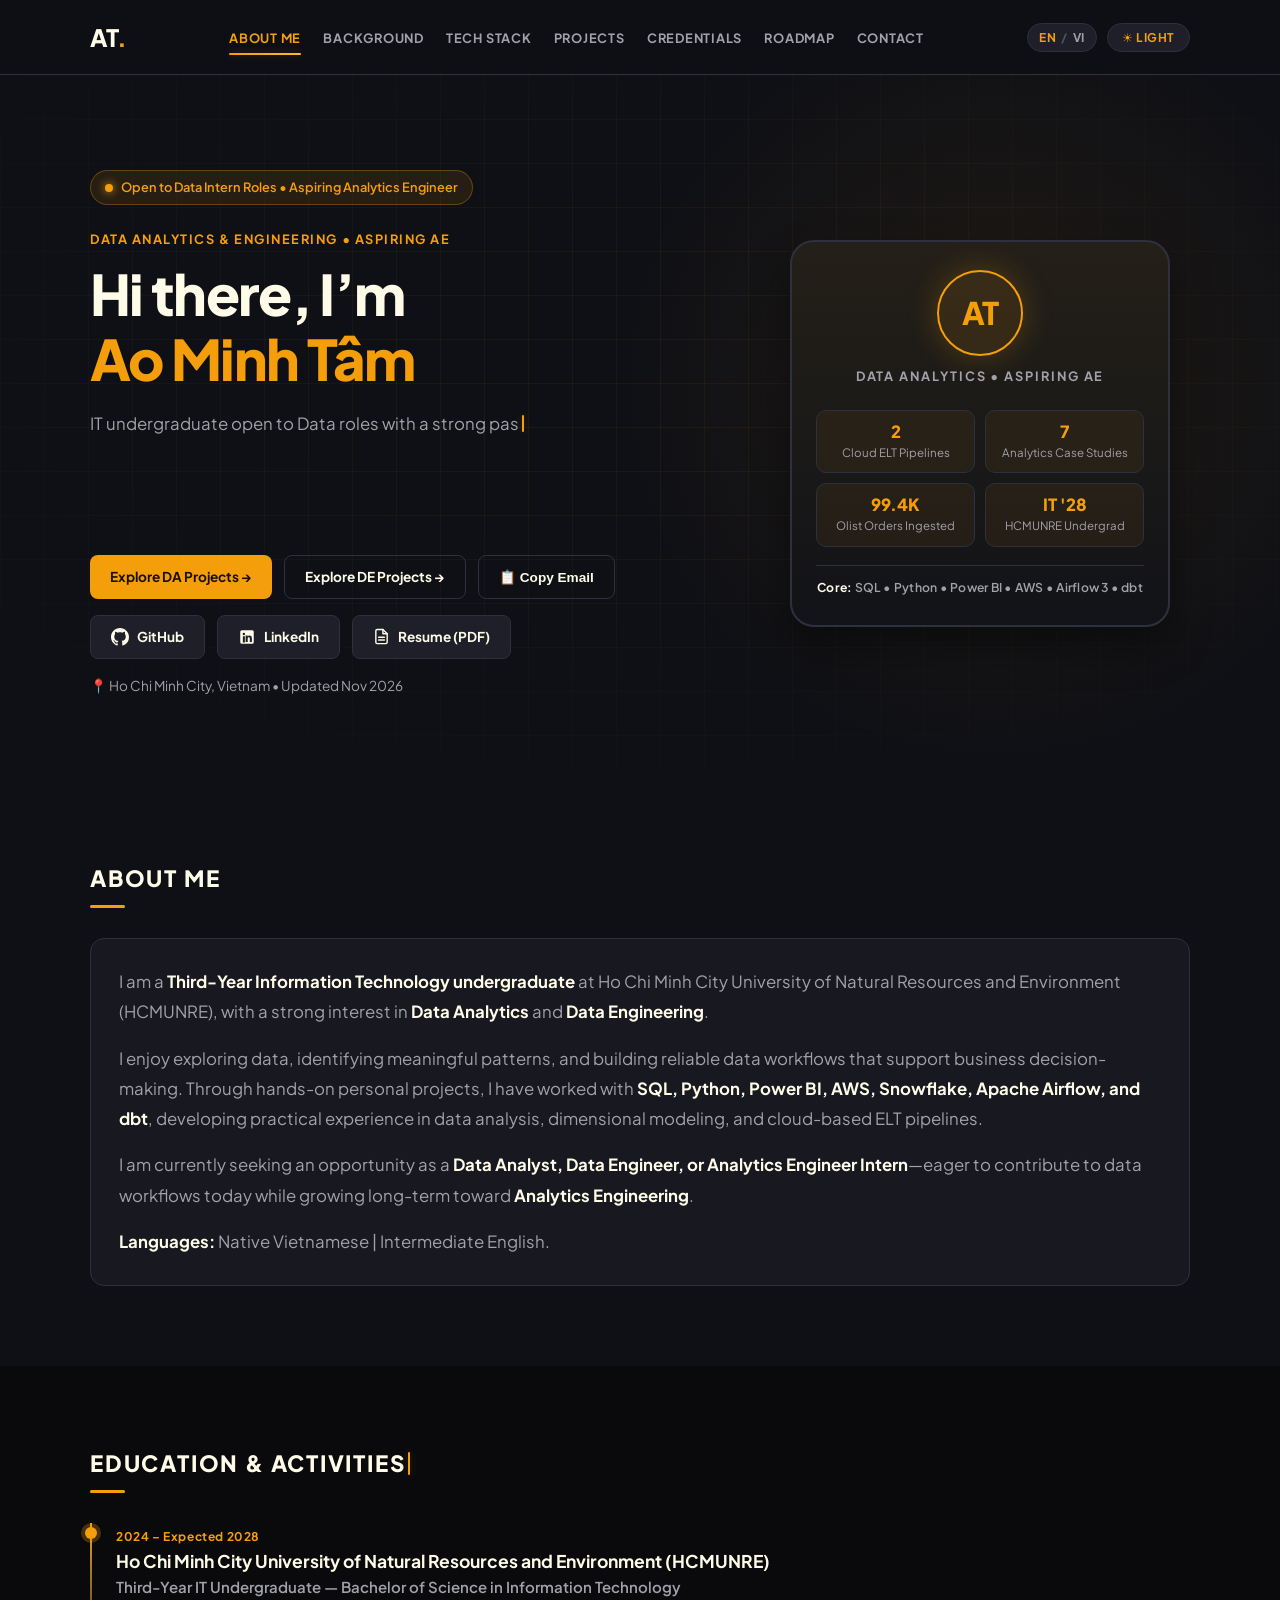
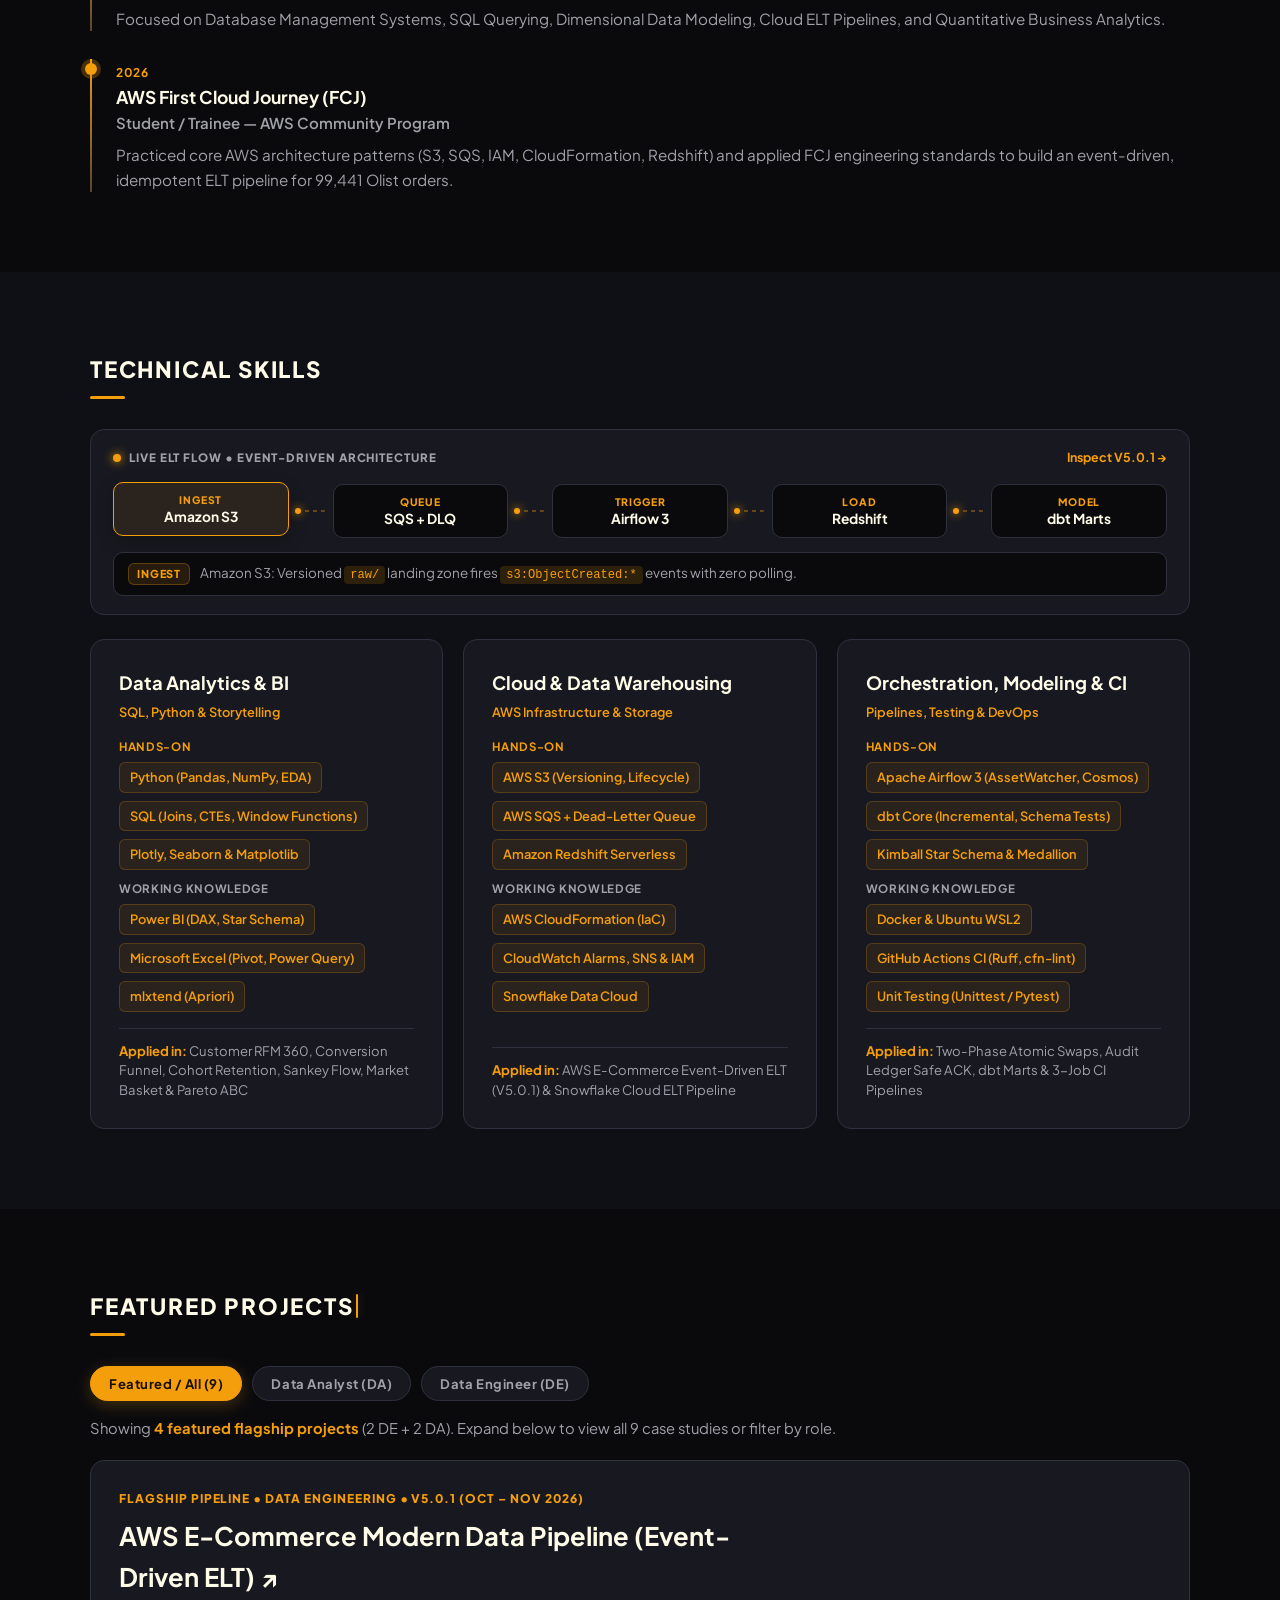
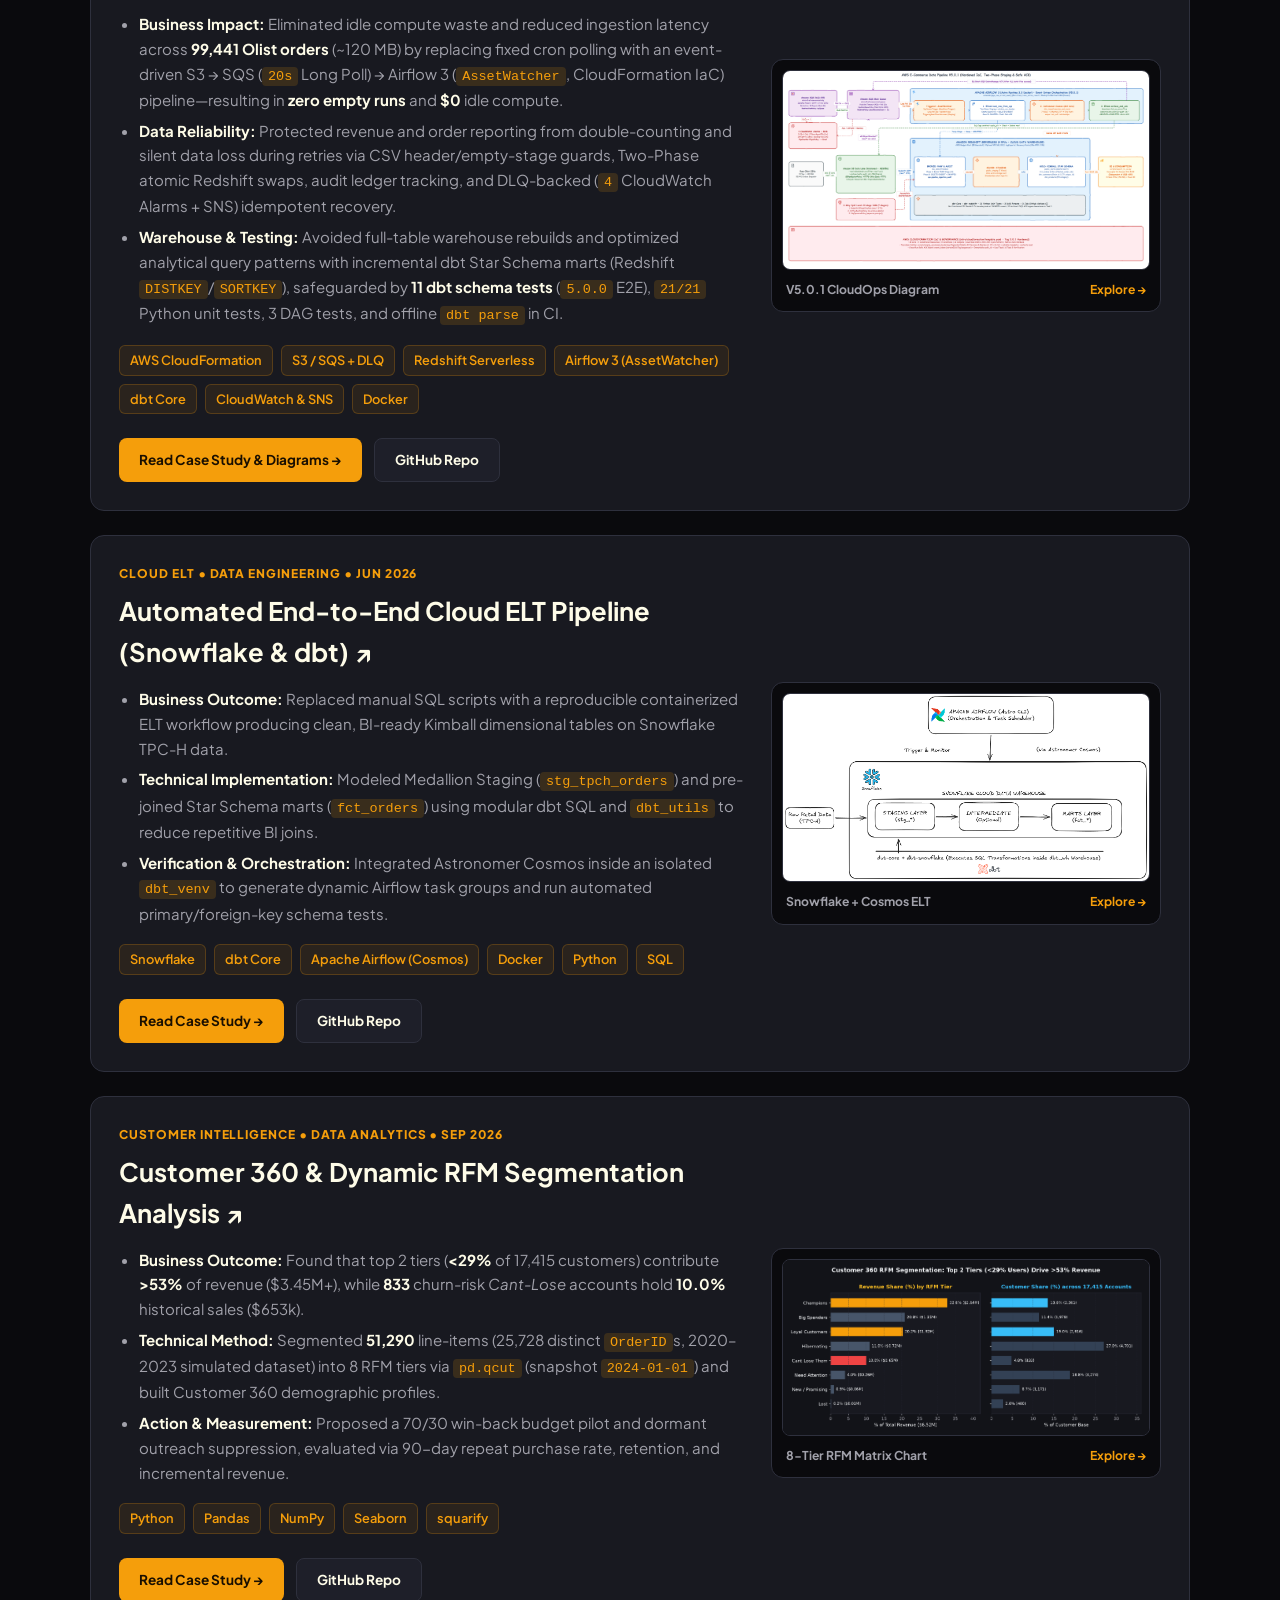
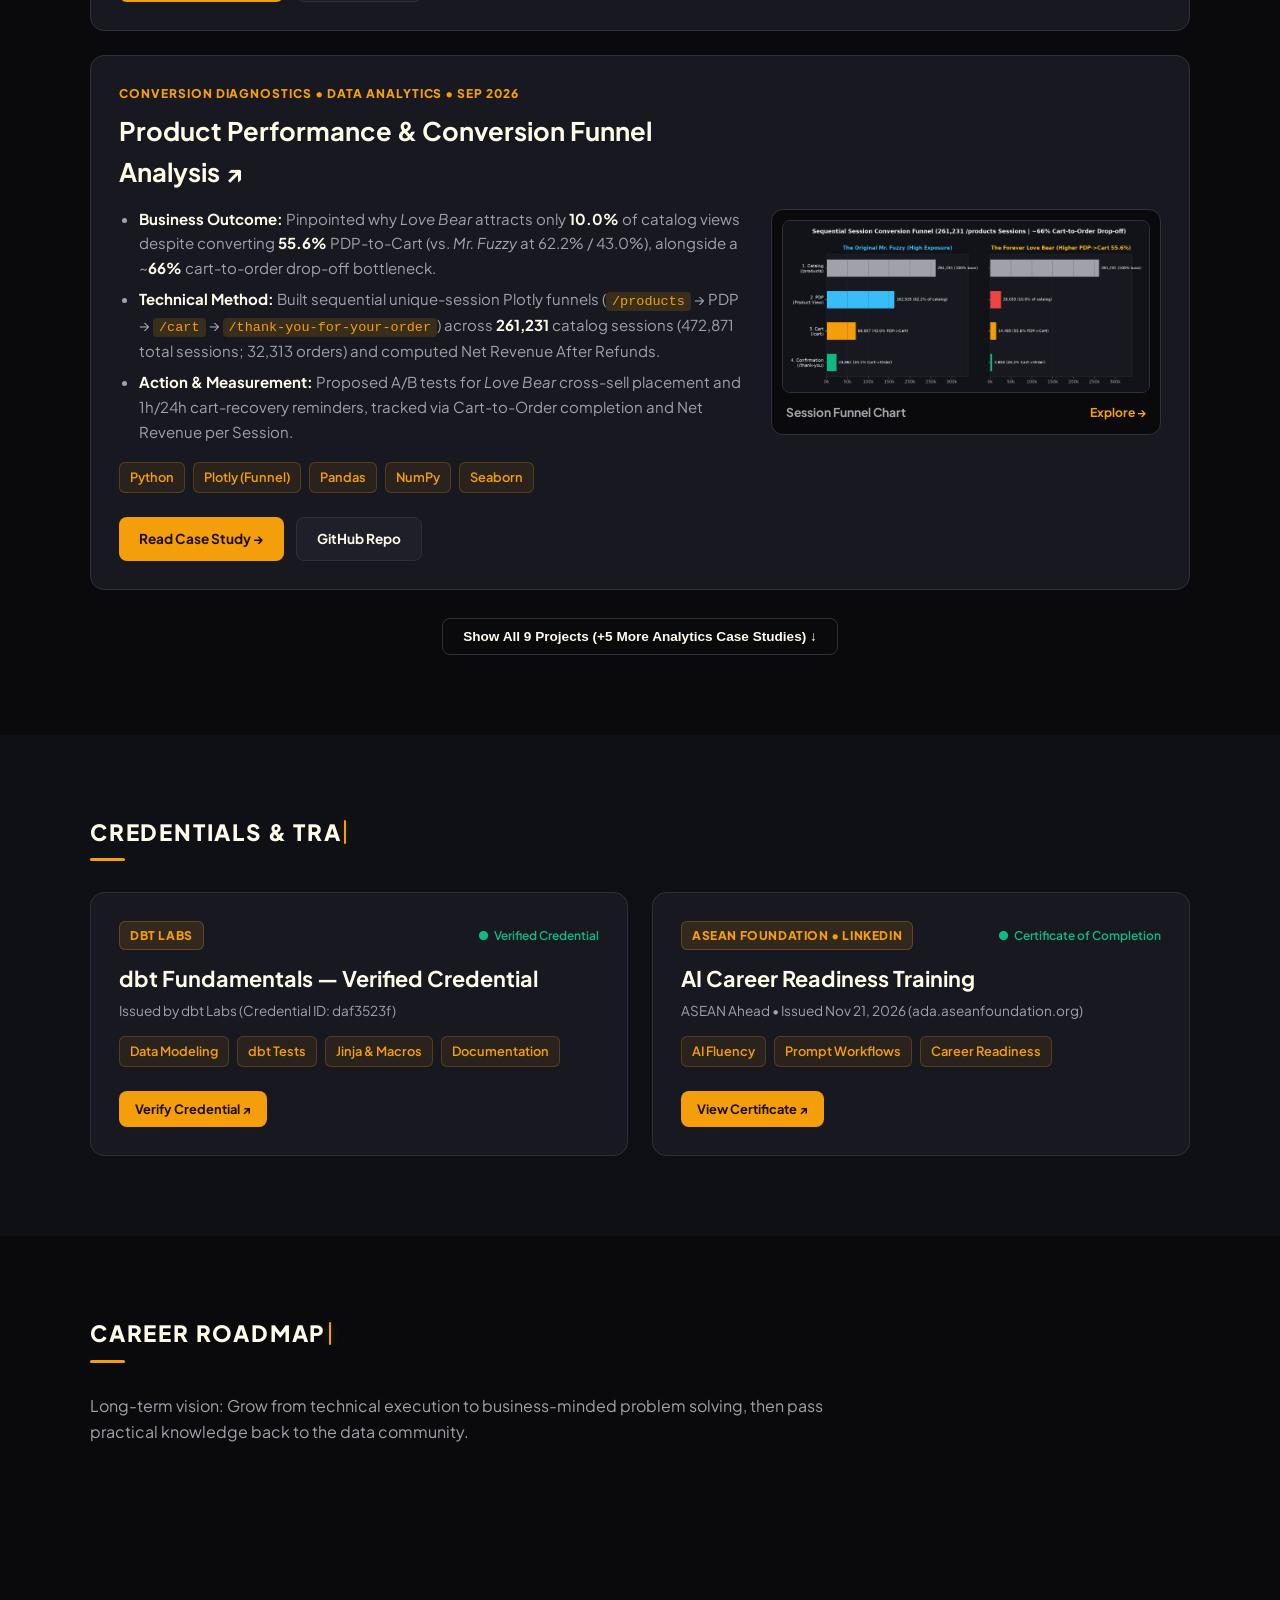
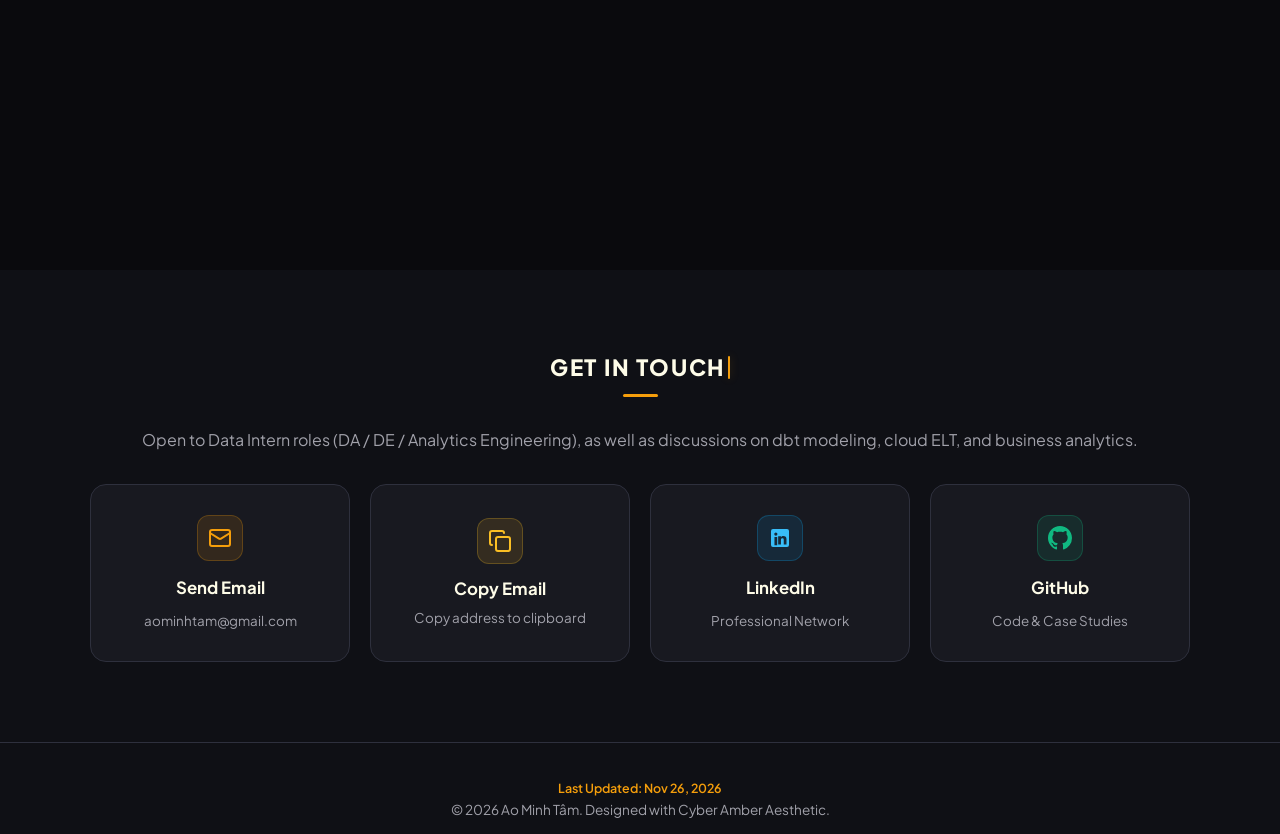
==== commit b7b358a2: "feat(polish,deploy): smart preloader skip on return, dynamic theme-color, focus-visible, and vercel." ====
--- a/index.html
+++ b/index.html
@@ -158,10 +158,25 @@
       try {
         if (localStorage.getItem("theme") === "light") {
           document.body.classList.add("light-theme");
+          var themeMeta = document.querySelector('meta[name="theme-color"]');
+          if (themeMeta) themeMeta.setAttribute("content", "#f8fafc");
         }
         if (localStorage.getItem("lang") === "vi") {
           var lbl = document.querySelector("#pagePreloader .preloader-label");
           if (lbl) lbl.textContent = "Đang tải";
+        }
+        var hasHash = Boolean(window.location.hash && window.location.hash !== "#");
+        var navEntries = window.performance && performance.getEntriesByType
+          ? performance.getEntriesByType("navigation")
+          : [];
+        var isReload = navEntries.length && navEntries[0].type === "reload";
+        var seenInSession = sessionStorage.getItem("portfolio_preloader_seen") === "1";
+        if (hasHash || (seenInSession && !isReload)) {
+          var pre = document.getElementById("pagePreloader");
+          if (pre) pre.style.display = "none";
+          window.__skipPreloader = true;
+        } else {
+          sessionStorage.setItem("portfolio_preloader_seen", "1");
         }
       } catch (_) {}
     })();
--- a/style.css
+++ b/style.css
@@ -2509,171 +2509,17 @@
   box-shadow: 0 10px 24px rgba(15, 23, 42, 0.12);
 }
 
-/* --- QUICK COMMAND PALETTE (CTRL+K) --- */
-.cmd-trigger {
-  background-color: var(--btn-subtle-bg);
-  border: 1px solid var(--border);
-  color: var(--text-muted);
-  padding: 6px 10px;
-  border-radius: 20px;
-  font-family: var(--font);
-  font-size: 0.73rem;
-  font-weight: 700;
-  cursor: pointer;
-  display: inline-flex;
-  align-items: center;
-  gap: 6px;
-  transition: var(--transition);
-}
-
-.cmd-trigger:hover {
-  border-color: var(--amber-main);
-  color: var(--amber-main);
-  box-shadow: 0 0 10px var(--amber-glow);
-}
-
-.cmd-trigger kbd {
-  font-family: monospace;
-  font-size: 0.68rem;
-  padding: 1px 5px;
-  border-radius: 4px;
-  border: 1px solid var(--border);
-  color: var(--amber-main);
-}
-
-.cmd-backdrop {
-  position: fixed;
-  inset: 0;
-  z-index: 2100;
-  background-color: rgba(8, 9, 14, 0.72);
-  backdrop-filter: blur(6px);
-  display: flex;
-  align-items: flex-start;
-  justify-content: center;
-  padding: 10vh 16px 24px;
-  opacity: 0;
-  pointer-events: none;
-  transition: opacity 0.18s ease;
-}
-
-.cmd-backdrop.is-open {
-  opacity: 1;
-  pointer-events: auto;
-}
-
-.cmd-modal {
-  width: 100%;
-  max-width: 560px;
-  background-color: var(--bg-card);
-  border: 1px solid var(--border);
-  border-radius: 16px;
-  box-shadow: 0 24px 64px rgba(0, 0, 0, 0.5);
-  overflow: hidden;
-  transform: translateY(-8px) scale(0.985);
-  transition: transform 0.2s cubic-bezier(0.22, 1, 0.36, 1);
-}
-
-.cmd-backdrop.is-open .cmd-modal {
-  transform: translateY(0) scale(1);
-}
-
-.cmd-search-wrap {
-  display: flex;
-  align-items: center;
-  gap: 10px;
-  padding: 14px 16px;
-  border-bottom: 1px solid var(--border);
-}
-
-.cmd-search-icon {
-  color: var(--amber-main);
-  font-size: 0.95rem;
-  flex-shrink: 0;
-}
-
-.cmd-input {
-  width: 100%;
-  background: transparent;
-  border: none;
-  outline: none;
-  color: var(--text-main);
-  font-family: var(--font);
-  font-size: 0.95rem;
-}
-
-.cmd-input::placeholder {
-  color: var(--text-muted);
-}
-
-.cmd-esc {
-  font-family: monospace;
-  font-size: 0.7rem;
-  color: var(--text-muted);
-  border: 1px solid var(--border);
-  border-radius: 5px;
-  padding: 2px 6px;
-}
-
-.cmd-list {
-  max-height: 360px;
-  overflow-y: auto;
-  padding: 8px;
-}
-
-.cmd-group-label {
-  font-size: 0.68rem;
-  font-weight: 800;
-  letter-spacing: 0.08em;
-  text-transform: uppercase;
-  color: var(--text-muted);
-  padding: 8px 10px 4px;
-}
-
-.cmd-item {
-  width: 100%;
-  background: transparent;
-  border: 1px solid transparent;
-  border-radius: 10px;
-  padding: 9px 12px;
-  display: flex;
-  align-items: center;
-  justify-content: space-between;
-  gap: 12px;
-  text-align: left;
-  color: var(--text-main);
-  font-family: var(--font);
-  font-size: 0.86rem;
-  cursor: pointer;
-  transition: background-color 0.15s ease, border-color 0.15s ease;
-}
-
-.cmd-item:hover,
-.cmd-item.is-selected {
-  background-color: rgba(245, 158, 11, 0.1);
-  border-color: rgba(245, 158, 11, 0.35);
-}
-
-.cmd-item-sub {
-  font-size: 0.74rem;
-  color: var(--text-muted);
-  white-space: nowrap;
-}
-
-.cmd-empty {
-  padding: 24px 12px;
-  text-align: center;
-  font-size: 0.86rem;
-  color: var(--text-muted);
-}
-
 @media (max-width: 640px) {
-  .cmd-trigger kbd {
-    display: none;
-  }
   .toast-banner {
     left: 14px;
     right: 14px;
     bottom: 76px;
     justify-content: center;
   }
+}
+
+/* --- KEYBOARD ACCESSIBILITY FOCUS RING --- */
+:is(a, button, [tabindex="0"]):focus-visible {
+  outline: 2px solid var(--amber-main);
+  outline-offset: 2px;
 }
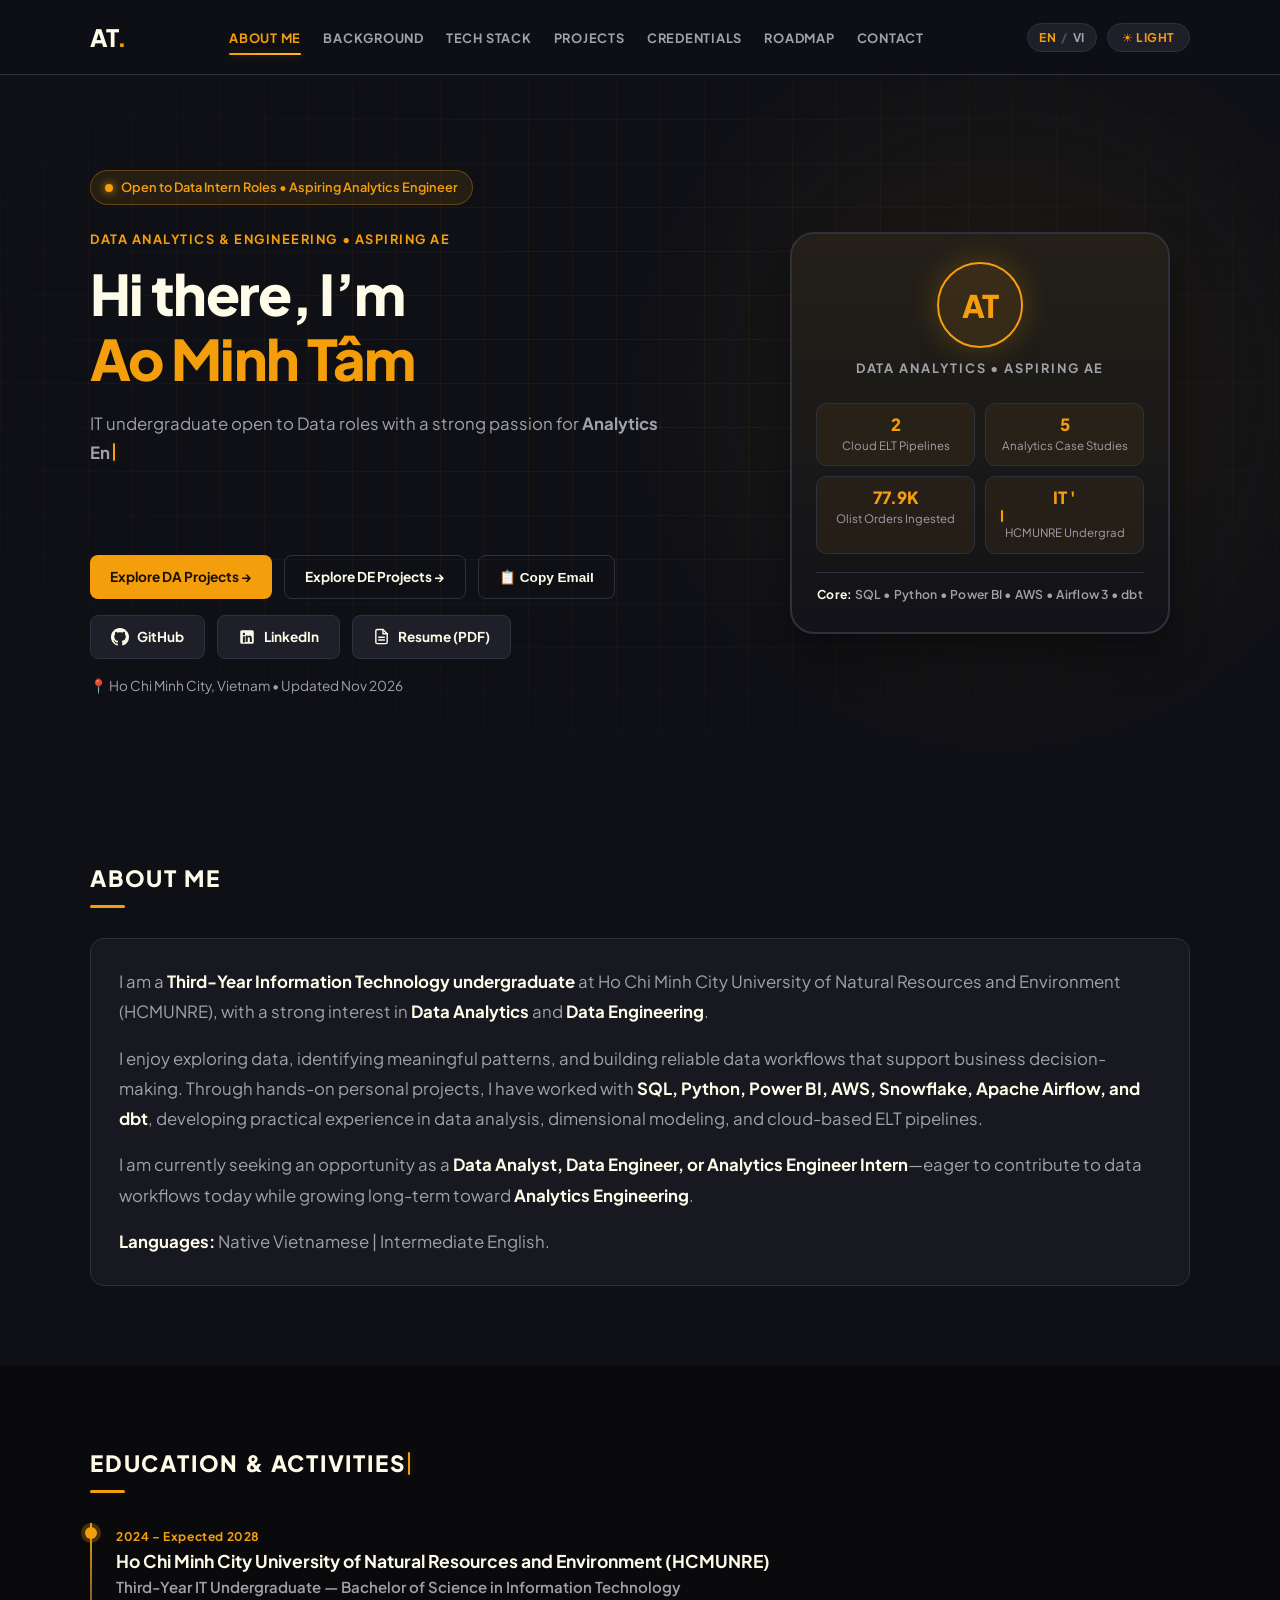
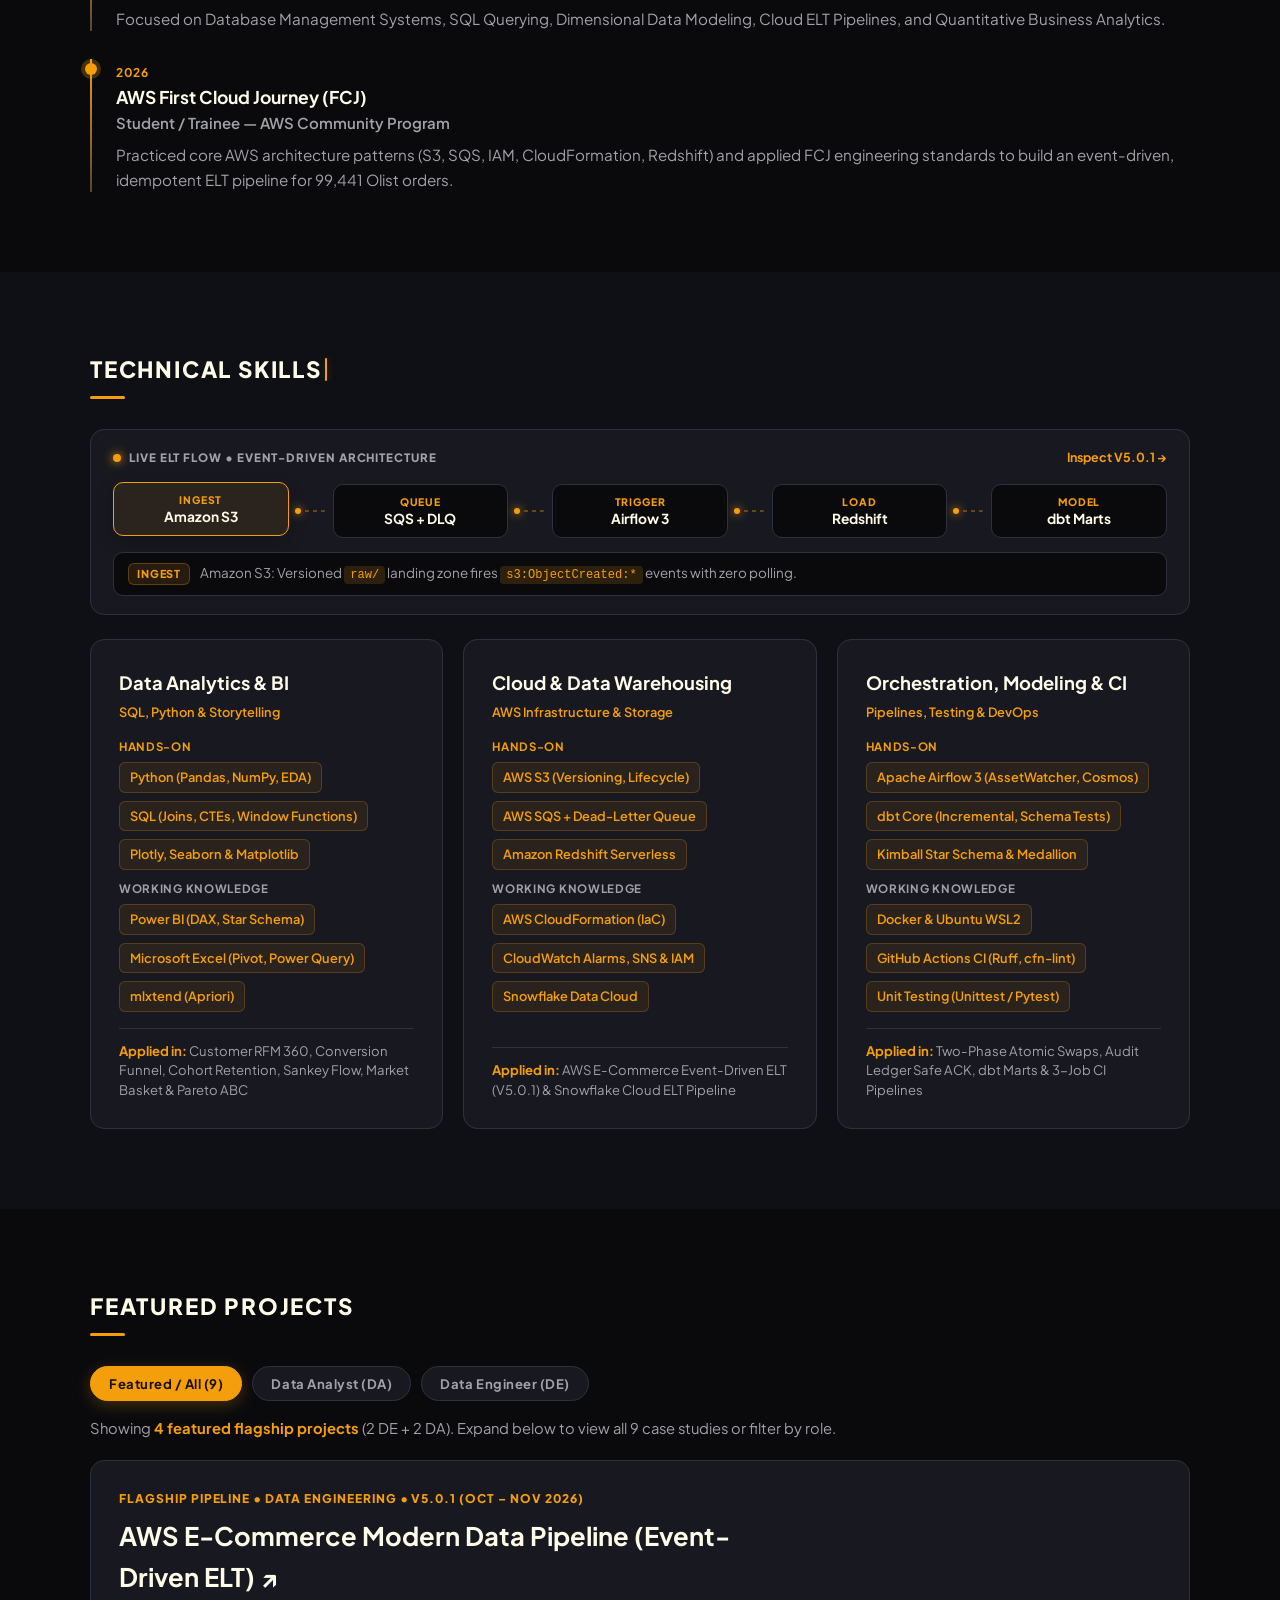
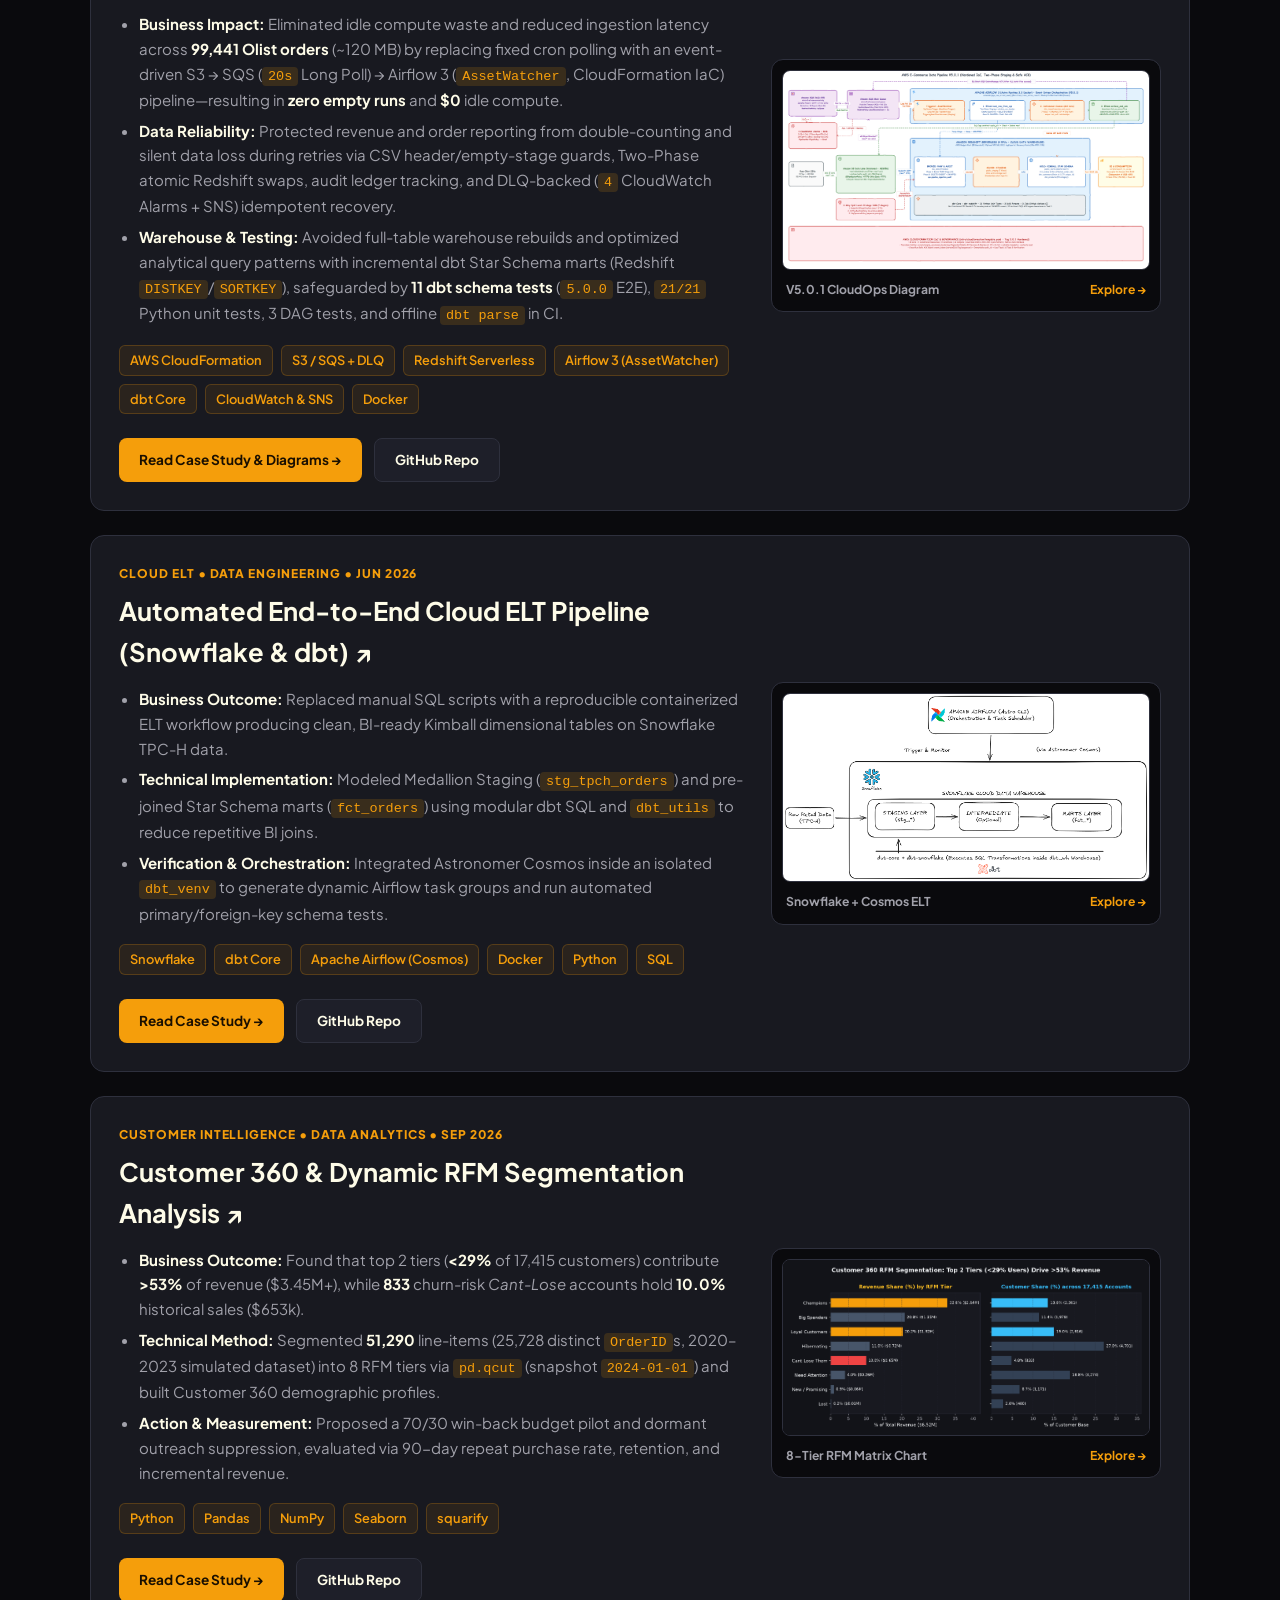
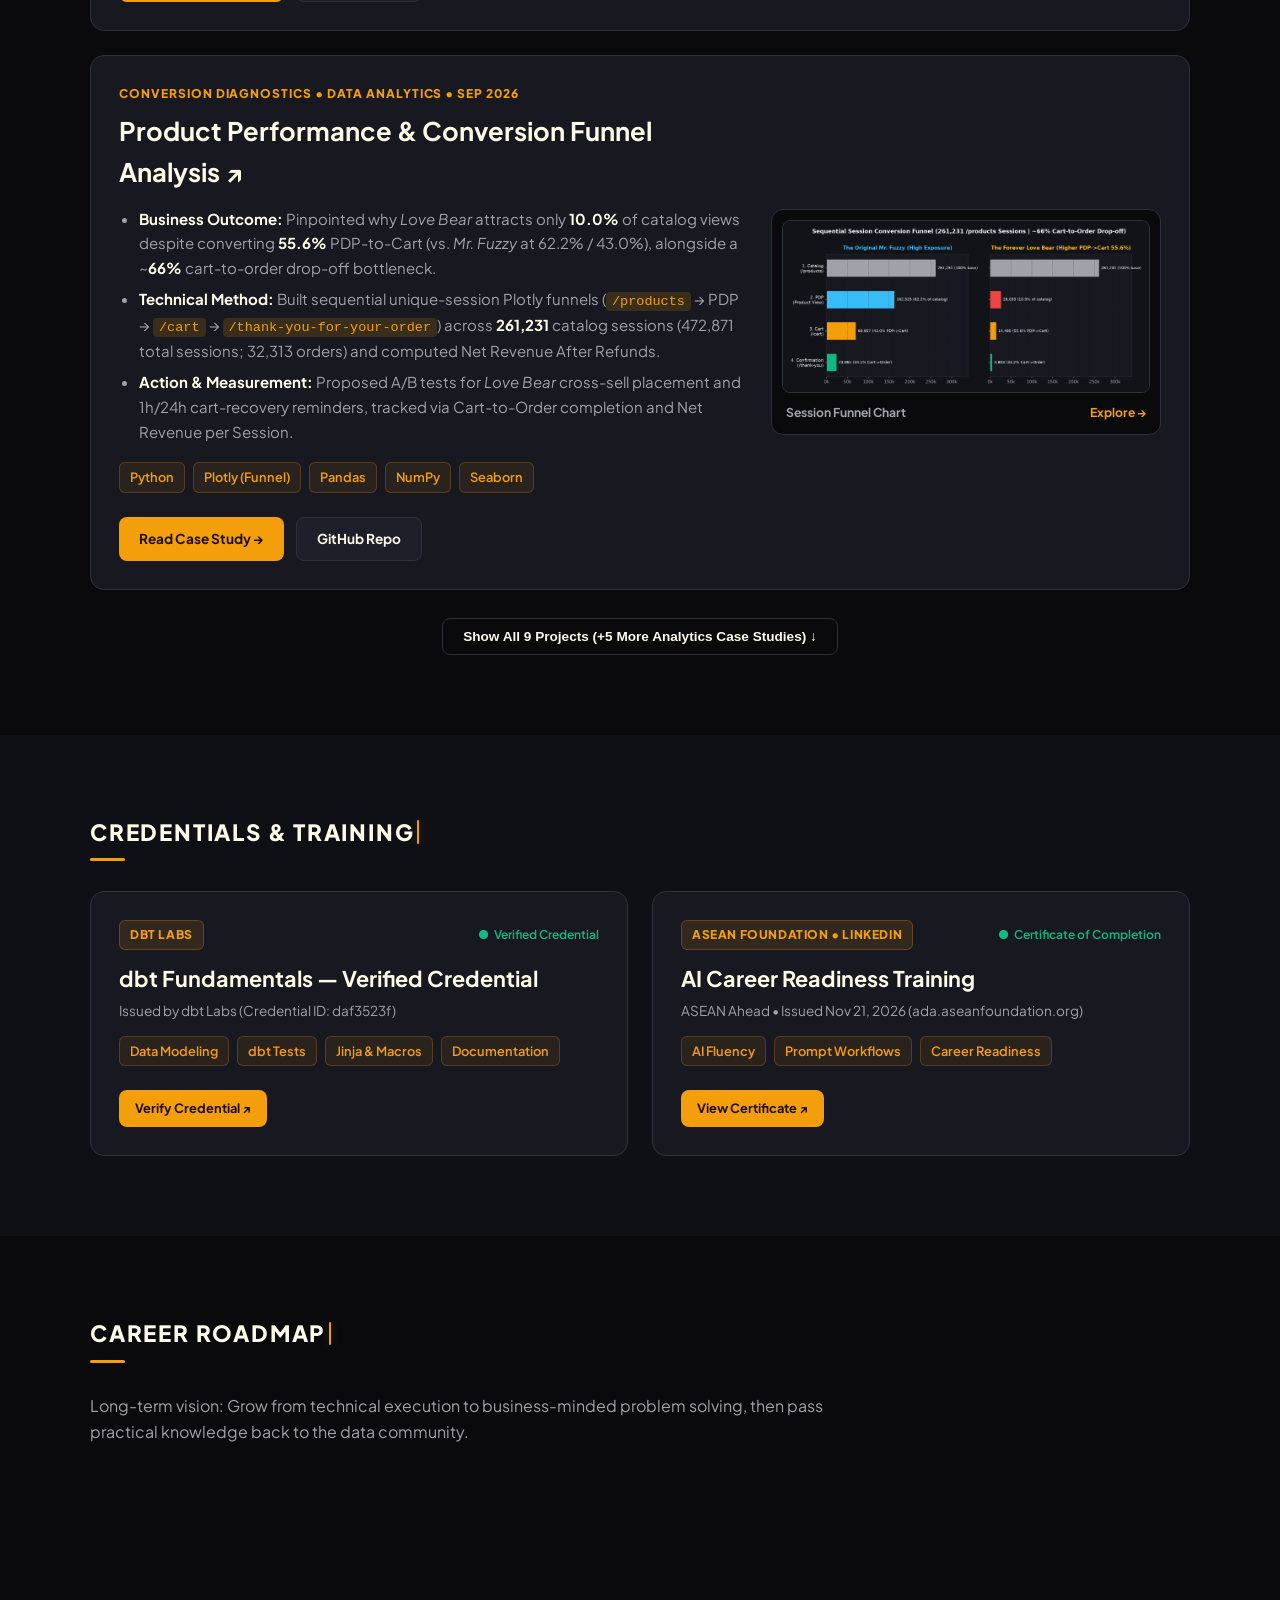
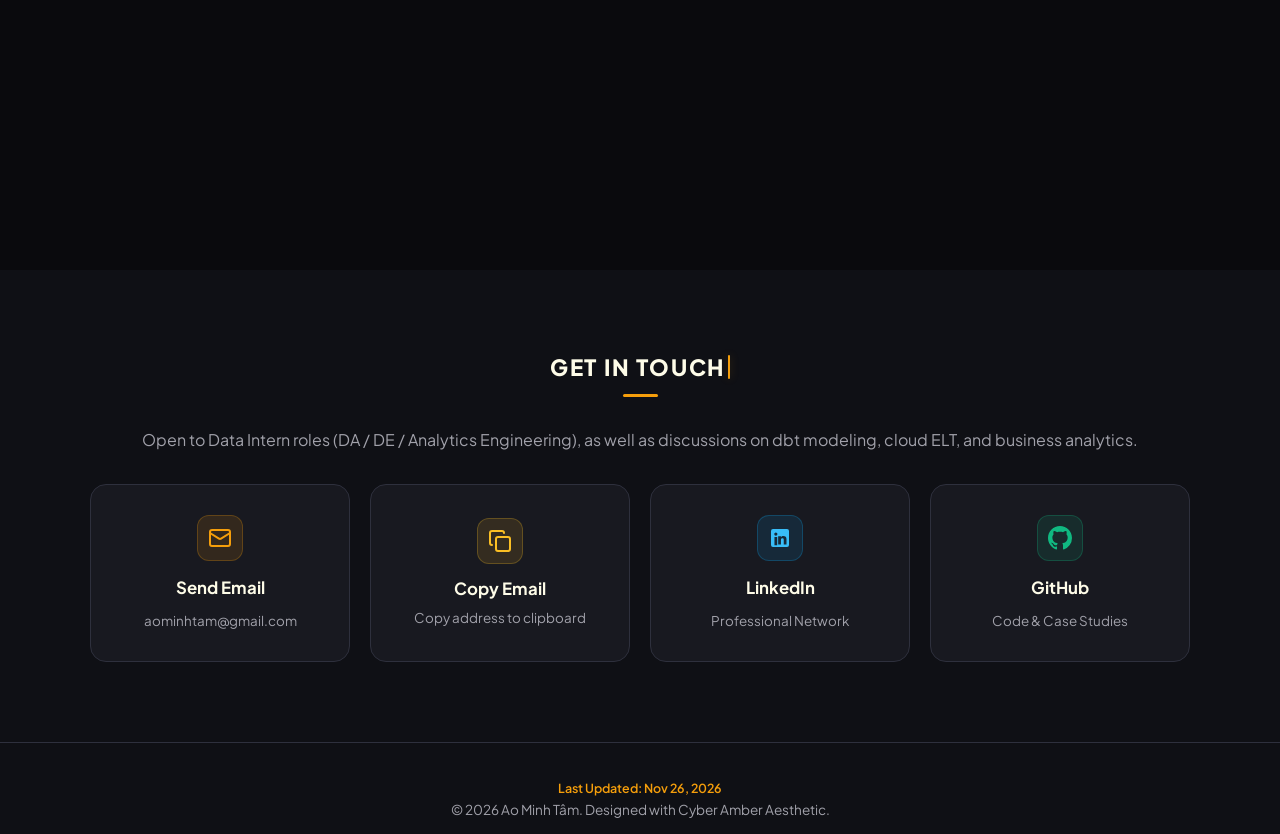
==== commit 1f2147e1: "feat(a11y,seo,print): add main landmark, 404 page, print CSS, and og:image metadata for Facebook" ====
--- a/index.html
+++ b/index.html
@@ -18,6 +18,8 @@
   <meta property="og:description" content="Transforming raw data into reliable datasets, actionable insights, and business recommendations across Data Analytics, Cloud ELT, and Analytics Engineering." />
   <meta property="og:url" content="https://aominhtam-portfolio.vercel.app/" />
   <meta property="og:image" content="https://aominhtam-portfolio.vercel.app/images/og-cover.png" />
+  <meta property="og:image:secure_url" content="https://aominhtam-portfolio.vercel.app/images/og-cover.png" />
+  <meta property="og:image:type" content="image/png" />
   <meta property="og:image:width" content="1200" />
   <meta property="og:image:height" content="630" />
   <meta property="og:image:alt" content="Ao Minh Tâm — Data and Analytics Engineer Portfolio Banner" />
@@ -285,6 +287,7 @@
     </div>
   </header>
 
+  <main>
   <!-- 3. ABOUT ME -->
   <section id="about" class="section">
     <div class="container">
@@ -897,6 +900,7 @@
       </div>
     </div>
   </section>
+  </main>
 
   <!-- FOOTER -->
   <footer>
--- a/style.css
+++ b/style.css
@@ -2522,4 +2522,109 @@
 :is(a, button, [tabindex="0"]):focus-visible {
   outline: 2px solid var(--amber-main);
   outline-offset: 2px;
+}
+
+/* --- 404 PAGE --- */
+.not-found-section {
+  min-height: calc(100vh - 180px);
+  display: flex;
+  align-items: center;
+}
+
+.not-found-card {
+  max-width: 620px;
+  margin: 0 auto;
+  text-align: center;
+  padding: 44px 32px;
+}
+
+.not-found-title {
+  font-size: 2rem;
+  font-weight: 800;
+  color: var(--text-main);
+  margin-bottom: 14px;
+  line-height: 1.25;
+}
+
+.not-found-desc {
+  color: var(--text-muted);
+  font-size: 1rem;
+  line-height: 1.7;
+  margin-bottom: 26px;
+}
+
+/* --- PRINT STYLESHEET (HR PDF EXPORT) --- */
+@media print {
+  * {
+    box-shadow: none !important;
+    text-shadow: none !important;
+  }
+
+  body,
+  .section,
+  .section-alt,
+  .card,
+  .detail-card,
+  .scope-box,
+  .detail-figure,
+  .evidence-card,
+  .pipeline-pulse-card,
+  .pipeline-node,
+  .pipeline-detail-bar,
+  .arch-flow,
+  .hypothesis-note {
+    background: #ffffff !important;
+    color: #0f172a !important;
+    border-color: #cbd5e1 !important;
+  }
+
+  body {
+    font-size: 11pt;
+    line-height: 1.45;
+  }
+
+  .navbar,
+  .scroll-progress-track,
+  .back-to-top,
+  .toast-banner,
+  .preloader,
+  .lightbox-backdrop,
+  .nav-menu-btn,
+  .case-toc,
+  .pipeline-packet,
+  .tw-cursor,
+  .flip-hint,
+  .projects-toggle-wrap,
+  .project-filters,
+  .hero::before,
+  .hero::after,
+  body.is-case-study main.section::before {
+    display: none !important;
+  }
+
+  .reveal-item {
+    opacity: 1 !important;
+    transform: none !important;
+  }
+
+  .section {
+    padding: 20px 0 !important;
+  }
+
+  .card,
+  .detail-card,
+  .timeline-item,
+  .project-card,
+  .cert-card,
+  .detail-figure,
+  .evidence-card,
+  .scope-box {
+    break-inside: avoid;
+    page-break-inside: avoid;
+  }
+
+  a {
+    color: #92400e !important;
+    text-decoration: underline;
+  }
 }
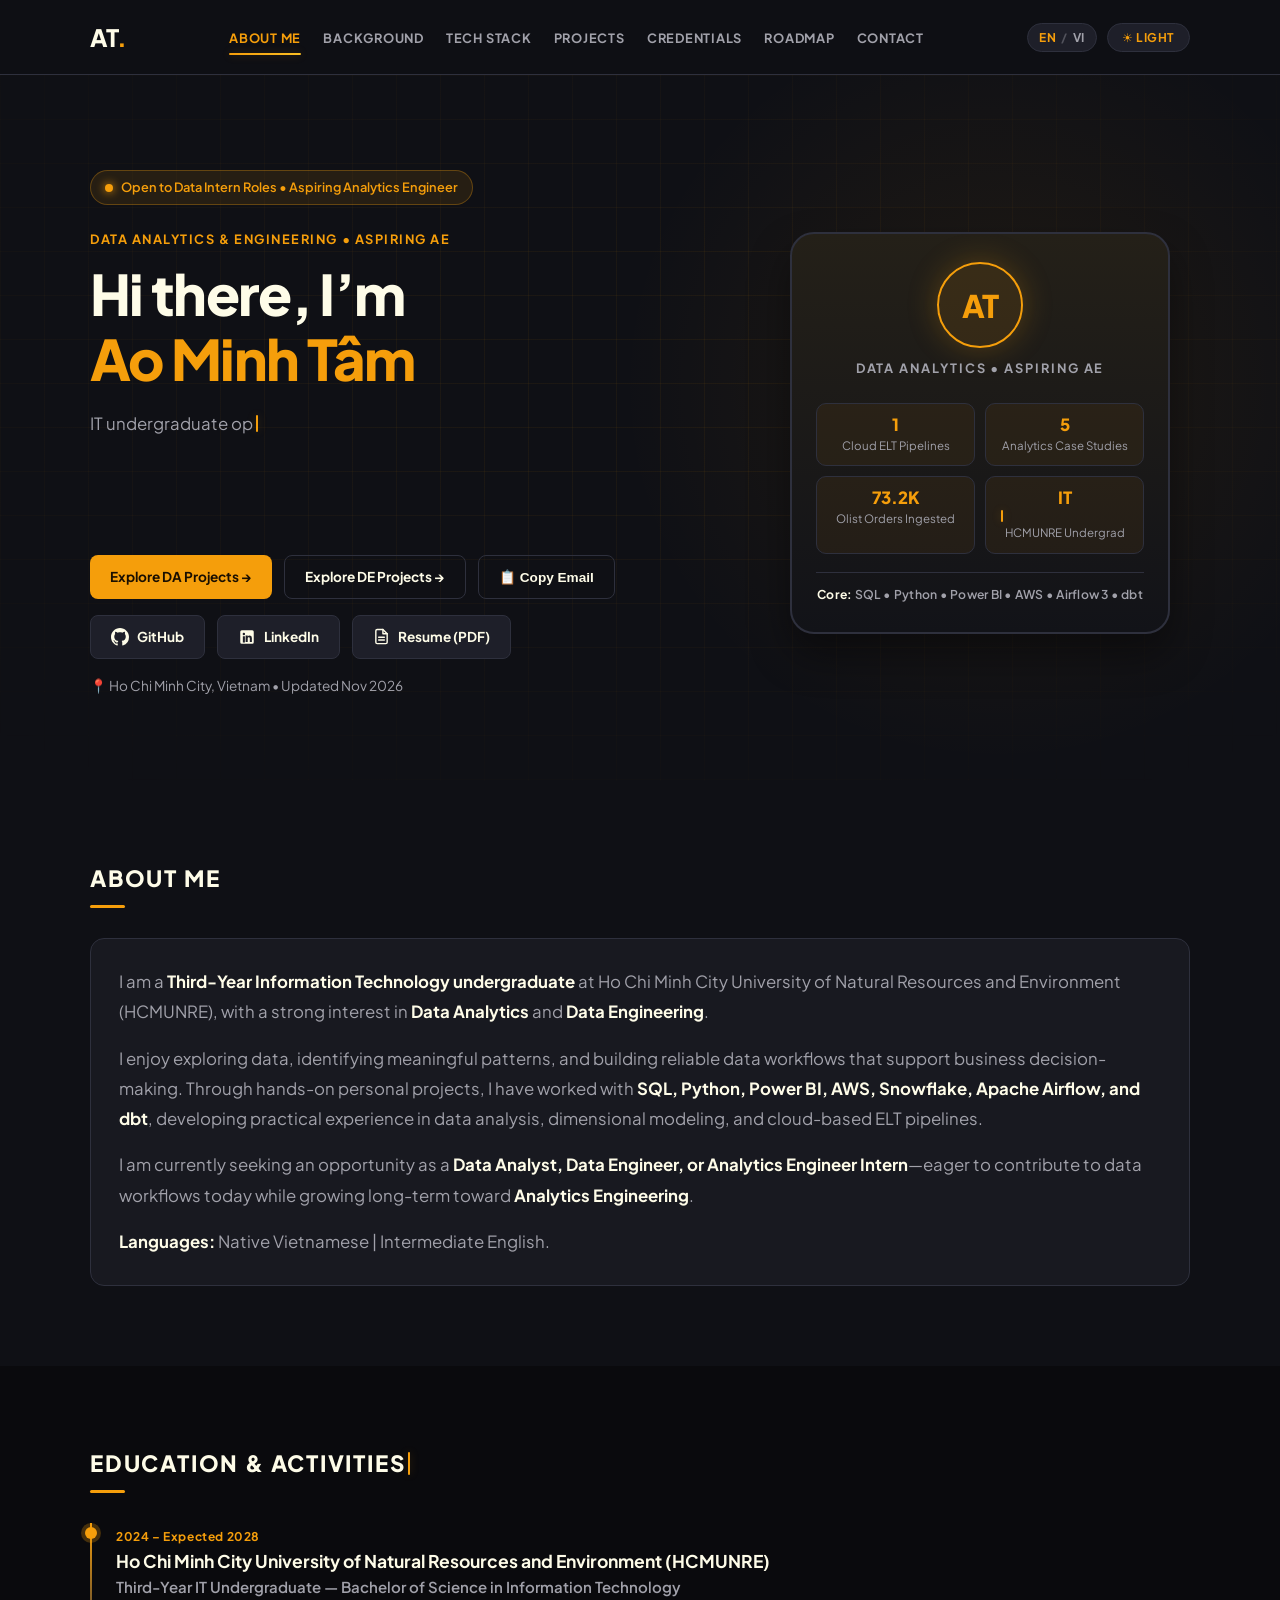
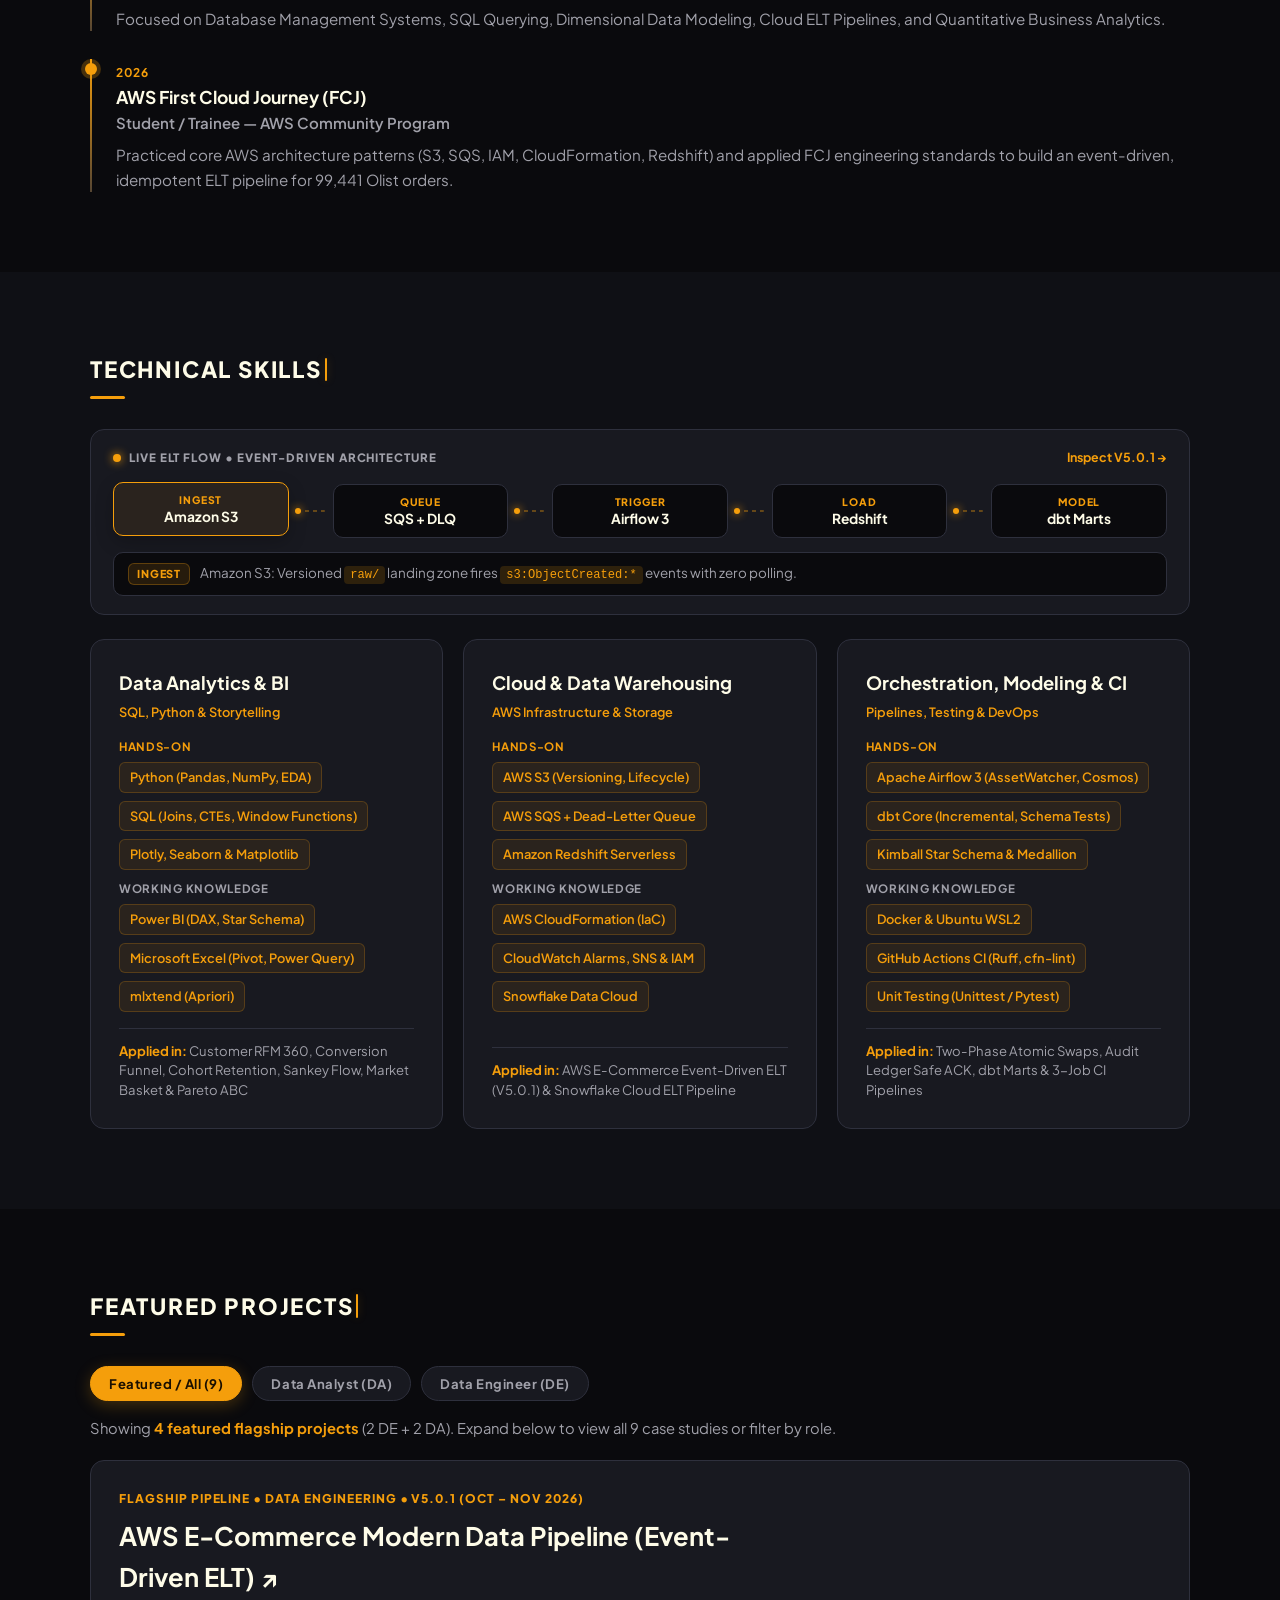
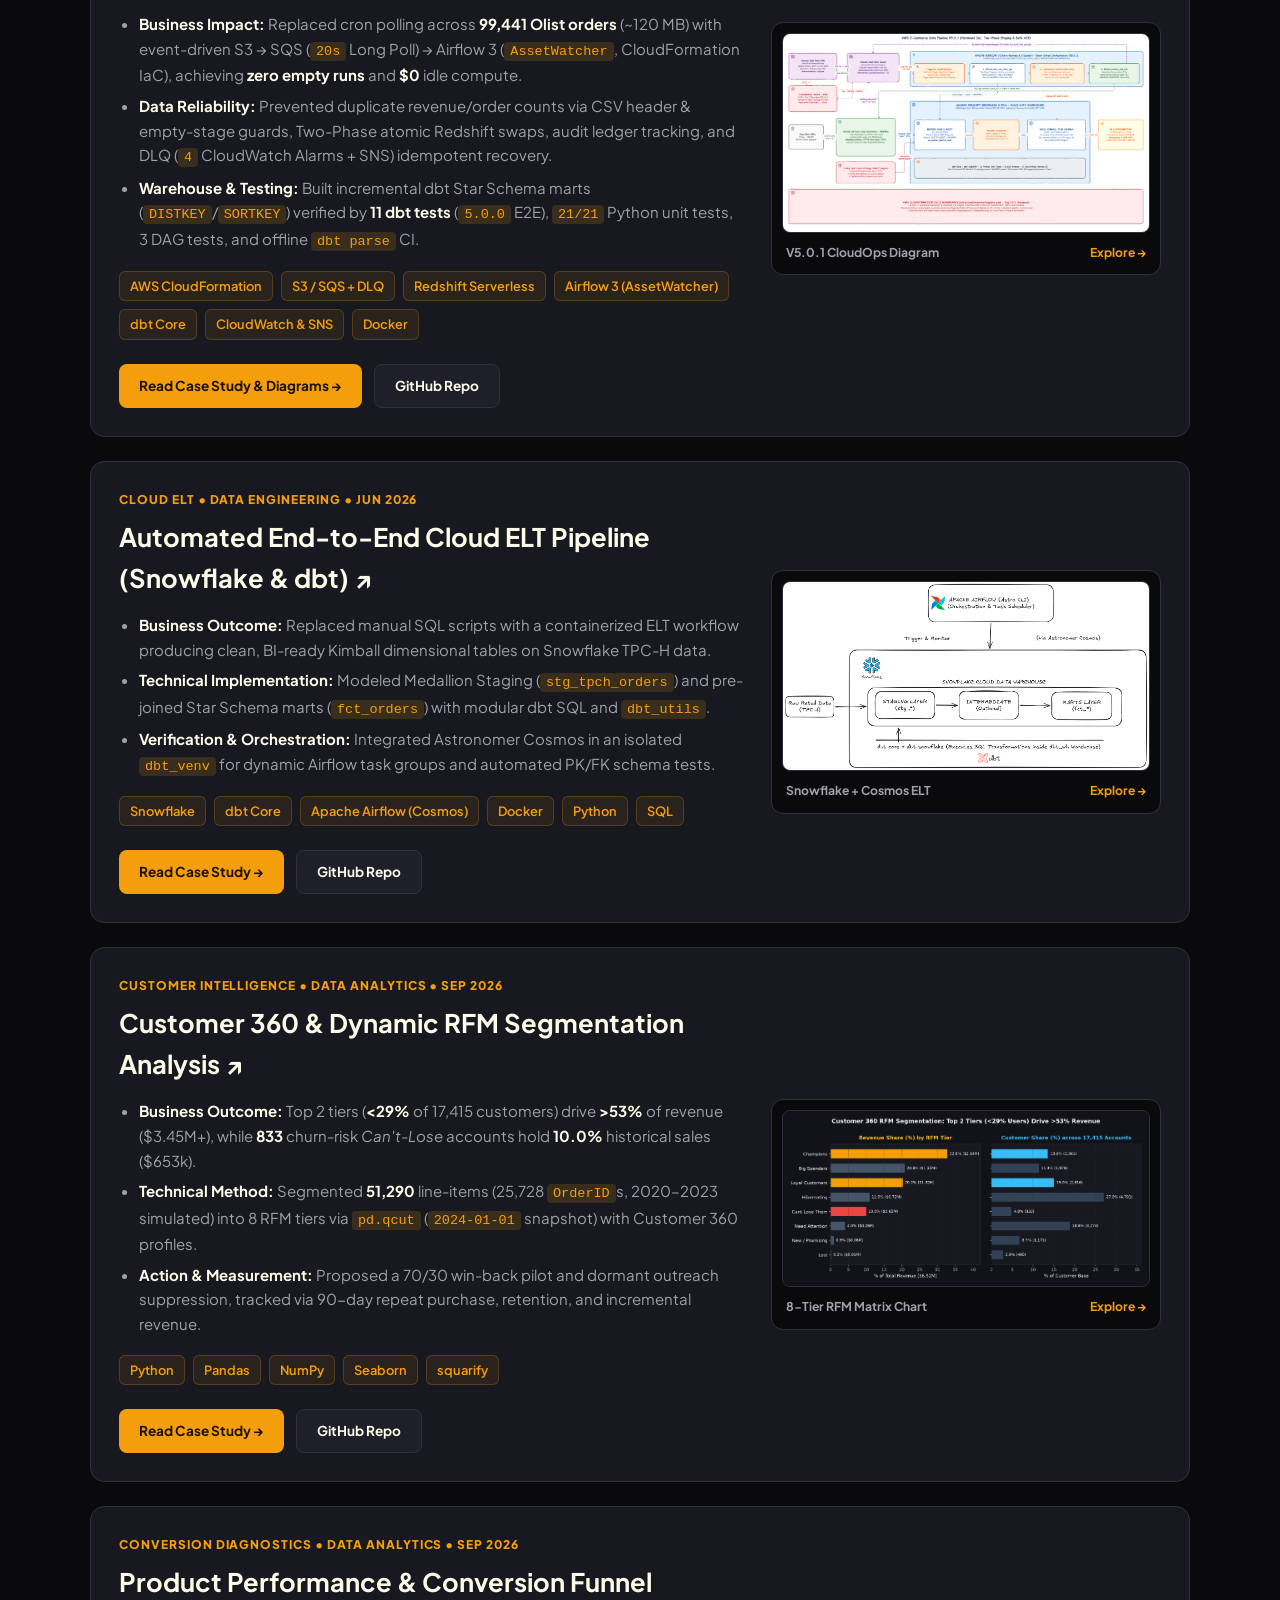
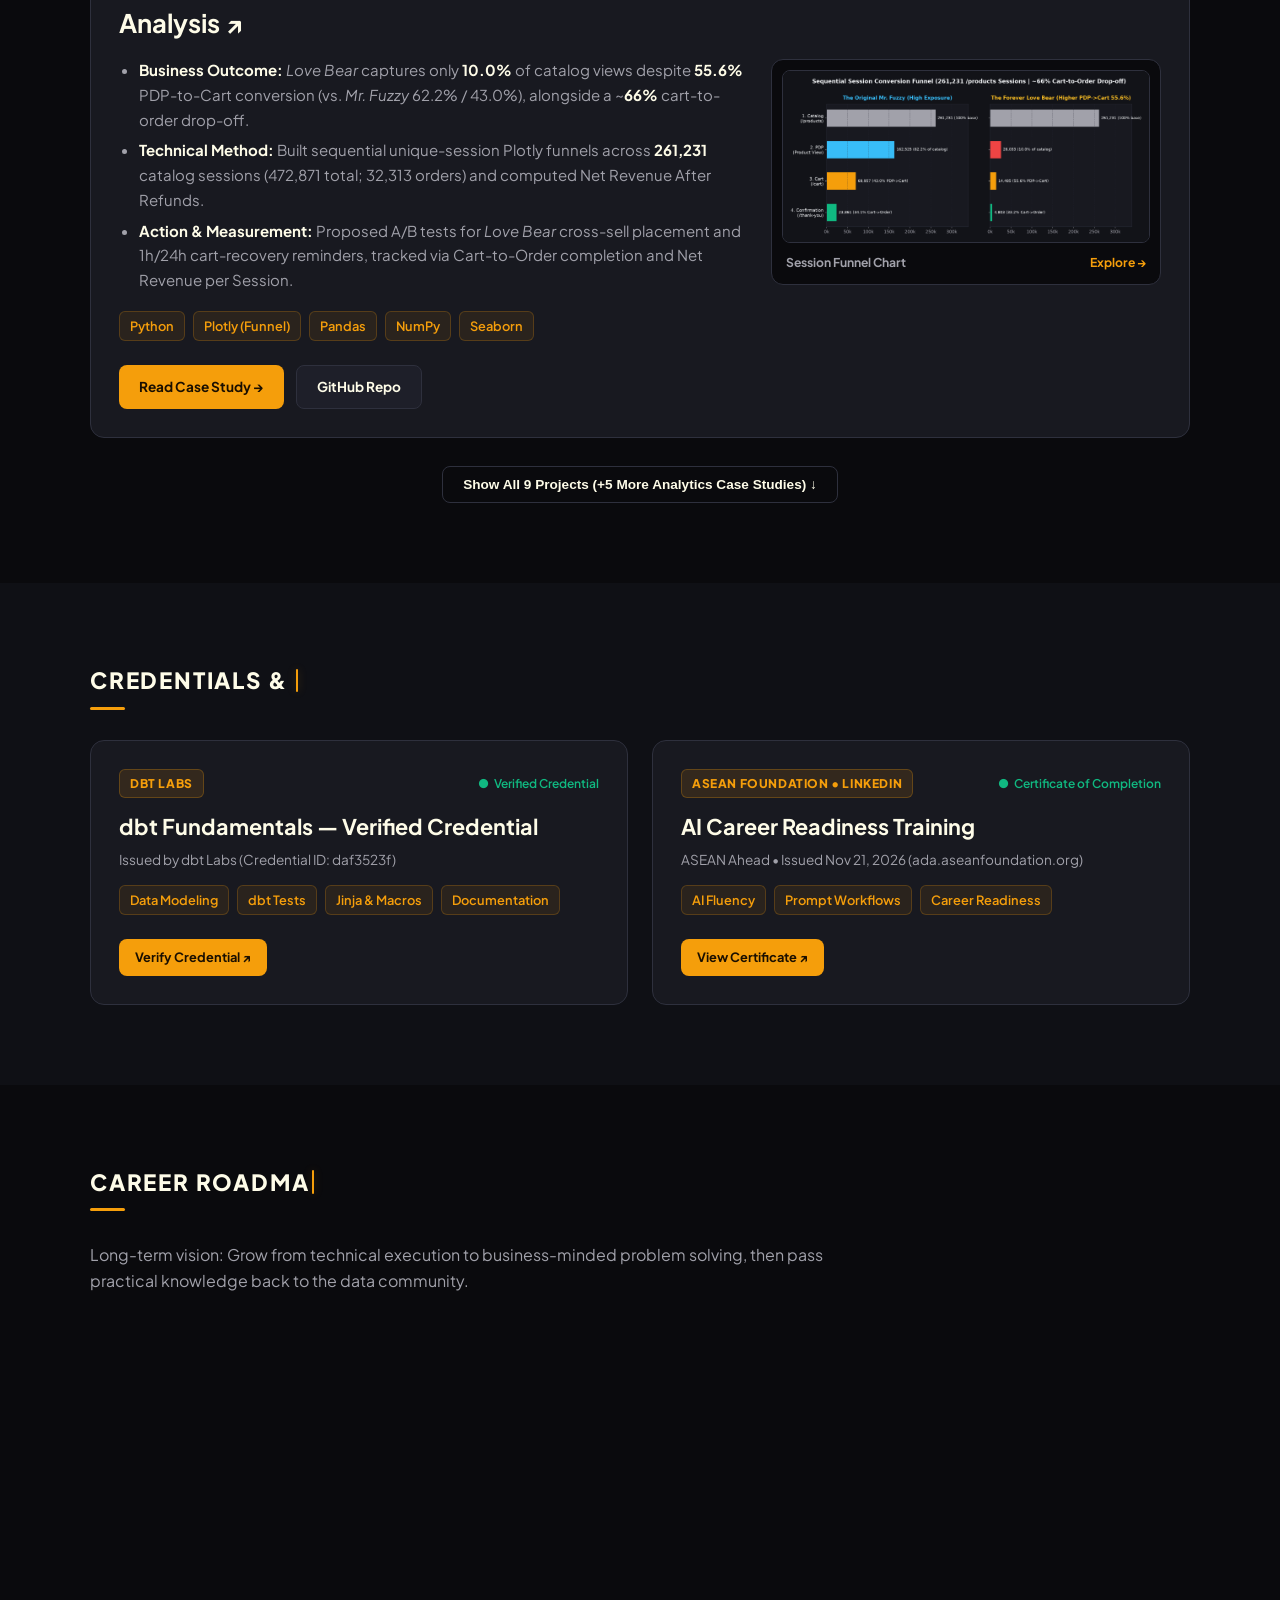
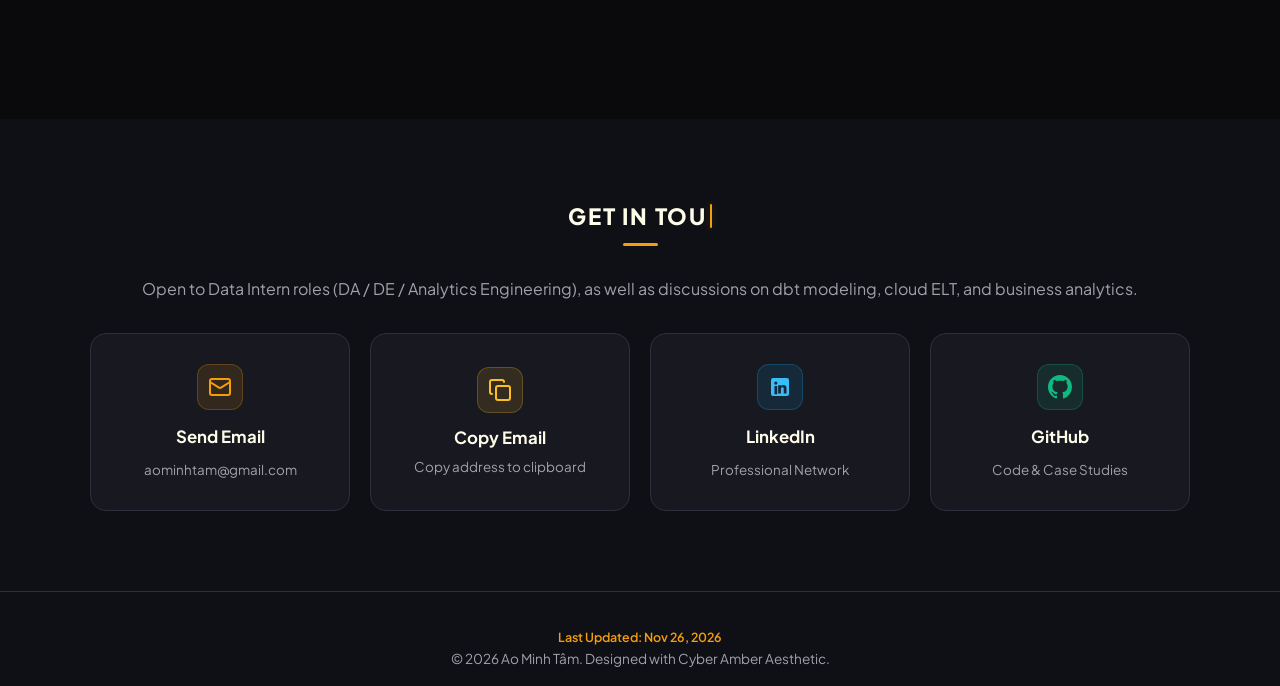
==== commit 87fdb781: "fix(copy,i18n): fix Can't-Lose typo and tighten flagship project card bullets" ====
--- a/index.html
+++ b/index.html
@@ -474,9 +474,9 @@
             <div class="project-badge">FLAGSHIP PIPELINE • DATA ENGINEERING • V5.0.1 (OCT – NOV 2026)</div>
             <h3><a href="https://github.com/AOMINHTAM/aws-data-pipeline" target="_blank" rel="noopener noreferrer" style="color: inherit; text-decoration: none;">AWS E-Commerce Modern Data Pipeline (Event-Driven ELT)&nbsp;↗</a></h3>
             <ul class="project-bullets">
-              <li><strong>Business Impact:</strong> Eliminated idle compute waste and reduced ingestion latency across <strong>99,441 Olist orders</strong> (~120 MB) by replacing fixed cron polling with an event-driven S3 &rarr; SQS (<code>20s</code> Long Poll) &rarr; Airflow 3 (<code>AssetWatcher</code>, CloudFormation IaC) pipeline—resulting in <strong>zero empty runs</strong> and <strong>$0</strong> idle compute.</li>
-              <li><strong>Data Reliability:</strong> Protected revenue and order reporting from double-counting and silent data loss during retries via CSV header/empty-stage guards, Two-Phase atomic Redshift swaps, audit ledger tracking, and DLQ-backed (<code>4</code> CloudWatch Alarms + SNS) idempotent recovery.</li>
-              <li><strong>Warehouse &amp; Testing:</strong> Avoided full-table warehouse rebuilds and optimized analytical query patterns with incremental dbt Star Schema marts (Redshift <code>DISTKEY</code>/<code>SORTKEY</code>), safeguarded by <strong>11 dbt schema tests</strong> (<code>5.0.0</code> E2E), <code>21/21</code> Python unit tests, 3 DAG tests, and offline <code>dbt parse</code> in CI.</li>
+              <li><strong>Business Impact:</strong> Replaced cron polling across <strong>99,441 Olist orders</strong> (~120 MB) with event-driven S3 &rarr; SQS (<code>20s</code> Long Poll) &rarr; Airflow 3 (<code>AssetWatcher</code>, CloudFormation IaC), achieving <strong>zero empty runs</strong> and <strong>$0</strong> idle compute.</li>
+              <li><strong>Data Reliability:</strong> Prevented duplicate revenue/order counts via CSV header &amp; empty-stage guards, Two-Phase atomic Redshift swaps, audit ledger tracking, and DLQ (<code>4</code> CloudWatch Alarms + SNS) idempotent recovery.</li>
+              <li><strong>Warehouse &amp; Testing:</strong> Built incremental dbt Star Schema marts (<code>DISTKEY</code>/<code>SORTKEY</code>) verified by <strong>11 dbt tests</strong> (<code>5.0.0</code> E2E), <code>21/21</code> Python unit tests, 3 DAG tests, and offline <code>dbt parse</code> CI.</li>
             </ul>
             <div class="tech-tags">
               <span>AWS CloudFormation</span>
@@ -509,9 +509,9 @@
             <div class="project-badge">CLOUD ELT • DATA ENGINEERING • JUN 2026</div>
             <h3><a href="https://github.com/AOMINHTAM/dbt-snowflake-data-pipeline" target="_blank" rel="noopener noreferrer" style="color: inherit; text-decoration: none;">Automated End-to-End Cloud ELT Pipeline (Snowflake &amp; dbt)&nbsp;↗</a></h3>
             <ul class="project-bullets">
-              <li><strong>Business Outcome:</strong> Replaced manual SQL scripts with a reproducible containerized ELT workflow producing clean, BI-ready Kimball dimensional tables on Snowflake TPC-H data.</li>
-              <li><strong>Technical Implementation:</strong> Modeled Medallion Staging (<code>stg_tpch_orders</code>) and pre-joined Star Schema marts (<code>fct_orders</code>) using modular dbt SQL and <code>dbt_utils</code> to reduce repetitive BI joins.</li>
-              <li><strong>Verification &amp; Orchestration:</strong> Integrated Astronomer Cosmos inside an isolated <code>dbt_venv</code> to generate dynamic Airflow task groups and run automated primary/foreign-key schema tests.</li>
+              <li><strong>Business Outcome:</strong> Replaced manual SQL scripts with a containerized ELT workflow producing clean, BI-ready Kimball dimensional tables on Snowflake TPC-H data.</li>
+              <li><strong>Technical Implementation:</strong> Modeled Medallion Staging (<code>stg_tpch_orders</code>) and pre-joined Star Schema marts (<code>fct_orders</code>) with modular dbt SQL and <code>dbt_utils</code>.</li>
+              <li><strong>Verification &amp; Orchestration:</strong> Integrated Astronomer Cosmos in an isolated <code>dbt_venv</code> for dynamic Airflow task groups and automated PK/FK schema tests.</li>
             </ul>
             <div class="tech-tags">
               <span>Snowflake</span>
@@ -543,9 +543,9 @@
             <div class="project-badge">CUSTOMER INTELLIGENCE • DATA ANALYTICS • SEP 2026</div>
             <h3><a href="https://github.com/AOMINHTAM/customer-rfm-segmentation-analysis" target="_blank" rel="noopener noreferrer" style="color: inherit; text-decoration: none;">Customer 360 &amp; Dynamic RFM Segmentation Analysis&nbsp;↗</a></h3>
             <ul class="project-bullets">
-              <li><strong>Business Outcome:</strong> Found that top 2 tiers (<strong>&lt;29%</strong> of 17,415 customers) contribute <strong>&gt;53%</strong> of revenue ($3.45M+), while <strong>833</strong> churn-risk <em>Cant-Lose</em> accounts hold <strong>10.0%</strong> historical sales ($653k).</li>
-              <li><strong>Technical Method:</strong> Segmented <strong>51,290</strong> line-items (25,728 distinct <code>OrderID</code>s, 2020–2023 simulated dataset) into 8 RFM tiers via <code>pd.qcut</code> (snapshot <code>2024-01-01</code>) and built Customer 360 demographic profiles.</li>
-              <li><strong>Action &amp; Measurement:</strong> Proposed a 70/30 win-back budget pilot and dormant outreach suppression, evaluated via 90-day repeat purchase rate, retention, and incremental revenue.</li>
+              <li><strong>Business Outcome:</strong> Top 2 tiers (<strong>&lt;29%</strong> of 17,415 customers) drive <strong>&gt;53%</strong> of revenue ($3.45M+), while <strong>833</strong> churn-risk <em>Can't-Lose</em> accounts hold <strong>10.0%</strong> historical sales ($653k).</li>
+              <li><strong>Technical Method:</strong> Segmented <strong>51,290</strong> line-items (25,728 <code>OrderID</code>s, 2020–2023 simulated) into 8 RFM tiers via <code>pd.qcut</code> (<code>2024-01-01</code> snapshot) with Customer 360 profiles.</li>
+              <li><strong>Action &amp; Measurement:</strong> Proposed a 70/30 win-back pilot and dormant outreach suppression, tracked via 90-day repeat purchase, retention, and incremental revenue.</li>
             </ul>
             <div class="tech-tags">
               <span>Python</span>
@@ -576,8 +576,8 @@
             <div class="project-badge">CONVERSION DIAGNOSTICS • DATA ANALYTICS • SEP 2026</div>
             <h3><a href="https://github.com/AOMINHTAM/product-conversion-funnel-analysis" target="_blank" rel="noopener noreferrer" style="color: inherit; text-decoration: none;">Product Performance &amp; Conversion Funnel Analysis&nbsp;↗</a></h3>
             <ul class="project-bullets">
-              <li><strong>Business Outcome:</strong> Pinpointed why <em>Love Bear</em> attracts only <strong>10.0%</strong> of catalog views despite converting <strong>55.6%</strong> PDP-to-Cart (vs. <em>Mr. Fuzzy</em> at 62.2% / 43.0%), alongside a ~<strong>66%</strong> cart-to-order drop-off bottleneck.</li>
-              <li><strong>Technical Method:</strong> Built sequential unique-session Plotly funnels (<code>/products</code> &rarr; PDP &rarr; <code>/cart</code> &rarr; <code>/thank-you-for-your-order</code>) across <strong>261,231</strong> catalog sessions (472,871 total sessions; 32,313 orders) and computed Net Revenue After Refunds.</li>
+              <li><strong>Business Outcome:</strong> <em>Love Bear</em> captures only <strong>10.0%</strong> of catalog views despite <strong>55.6%</strong> PDP-to-Cart conversion (vs. <em>Mr. Fuzzy</em> 62.2% / 43.0%), alongside a ~<strong>66%</strong> cart-to-order drop-off.</li>
+              <li><strong>Technical Method:</strong> Built sequential unique-session Plotly funnels across <strong>261,231</strong> catalog sessions (472,871 total; 32,313 orders) and computed Net Revenue After Refunds.</li>
               <li><strong>Action &amp; Measurement:</strong> Proposed A/B tests for <em>Love Bear</em> cross-sell placement and 1h/24h cart-recovery reminders, tracked via Cart-to-Order completion and Net Revenue per Session.</li>
             </ul>
             <div class="tech-tags">
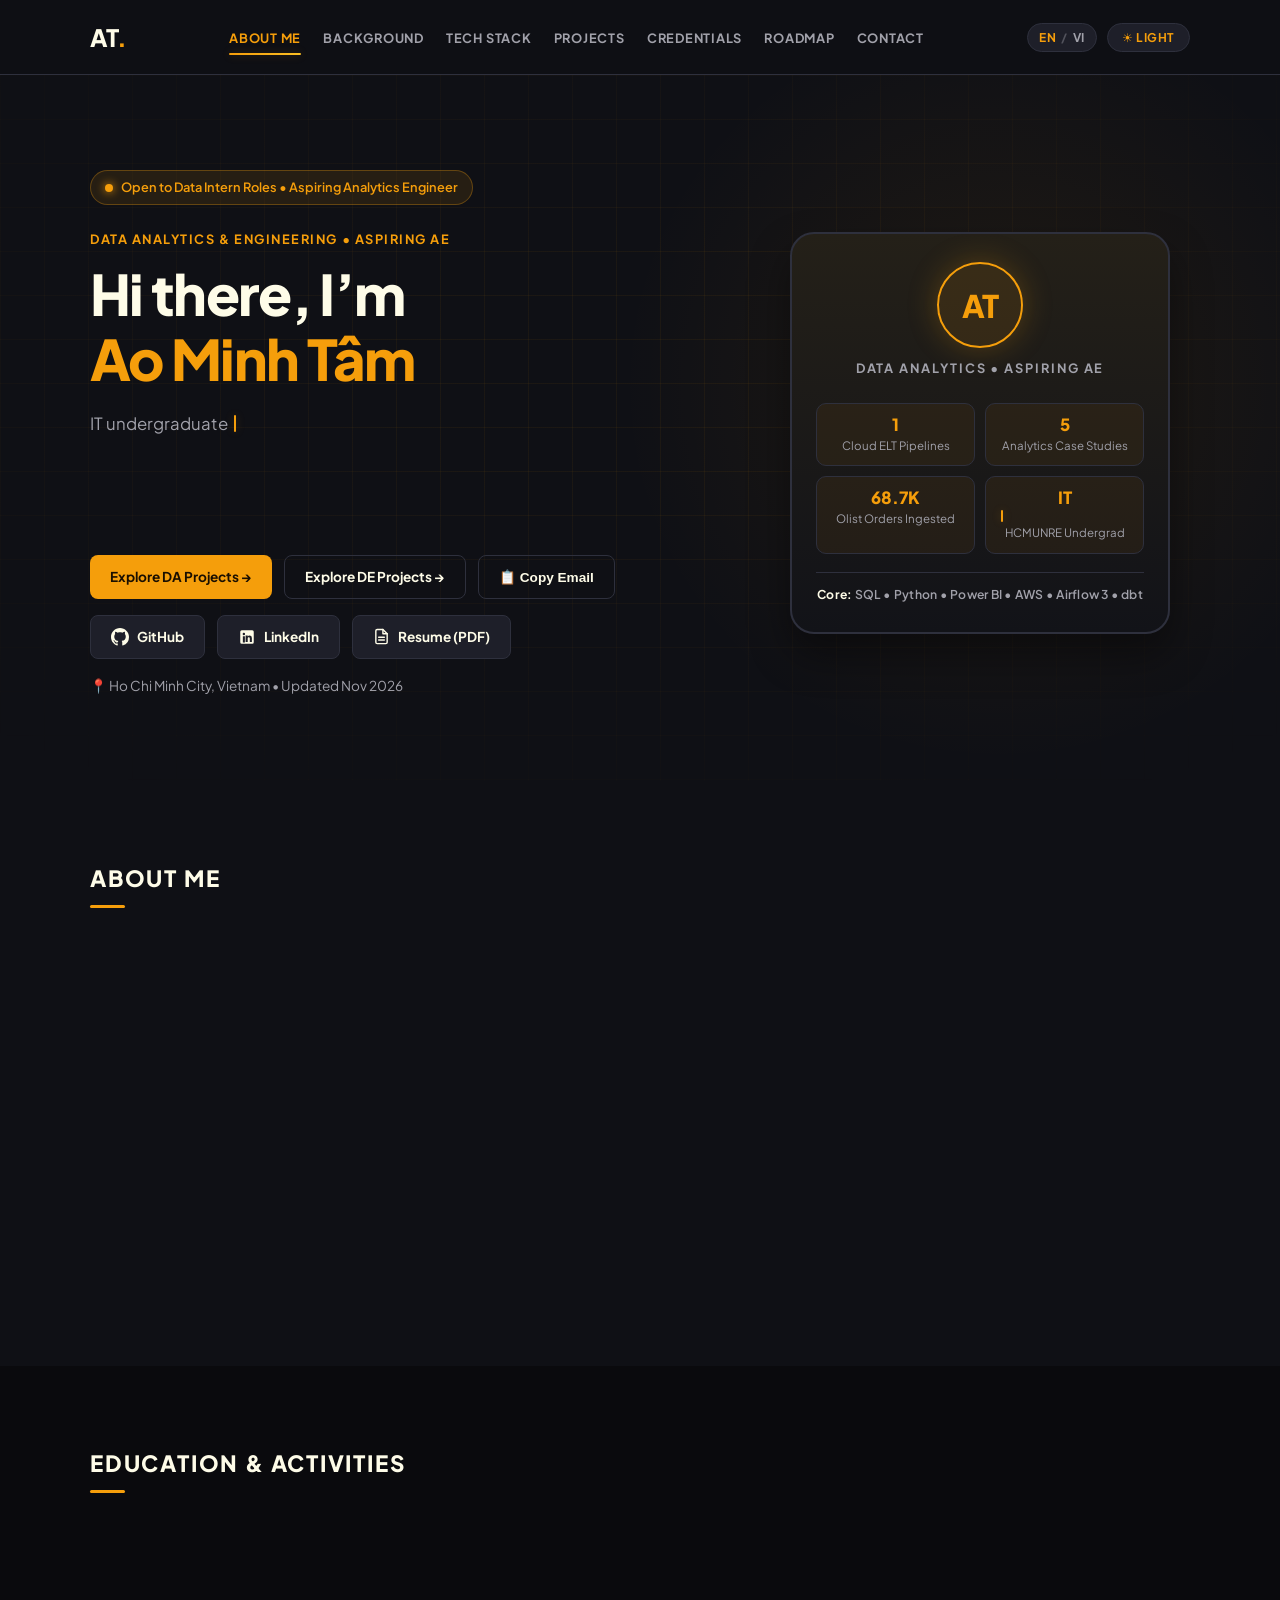
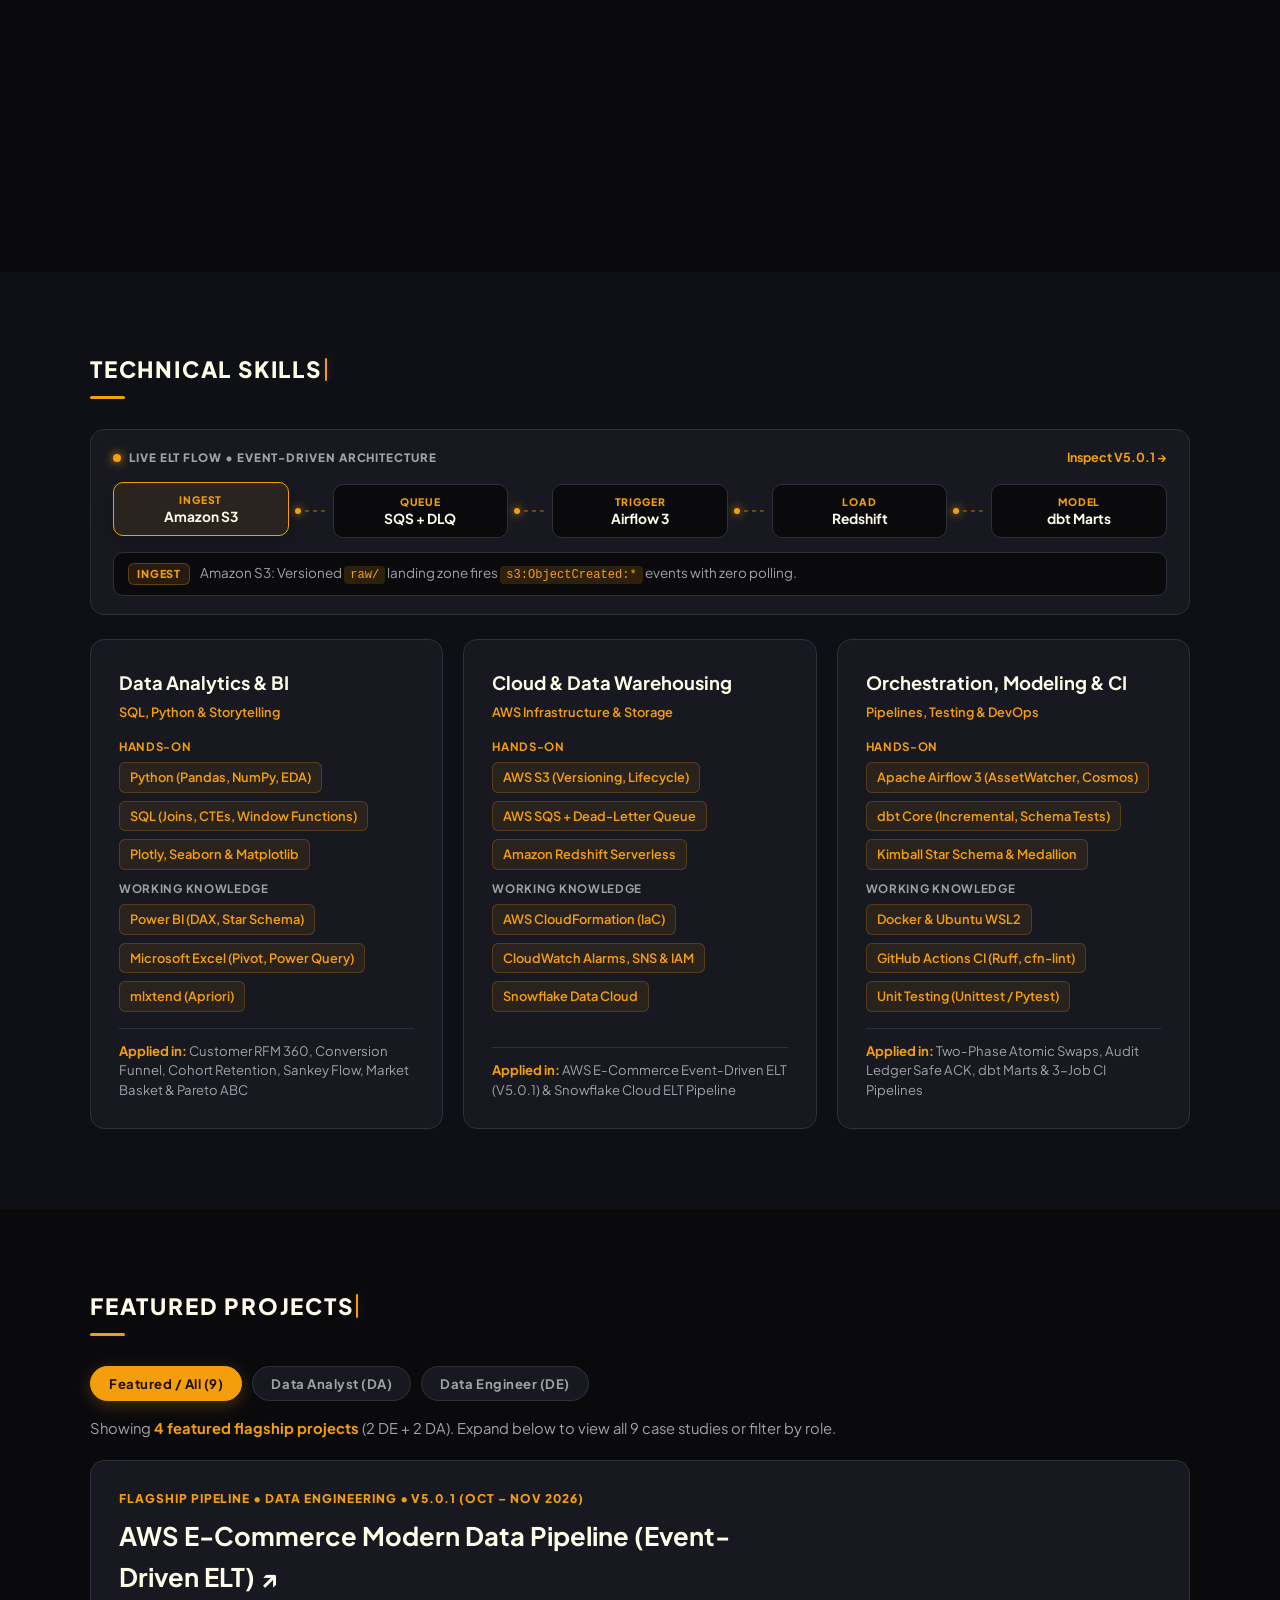
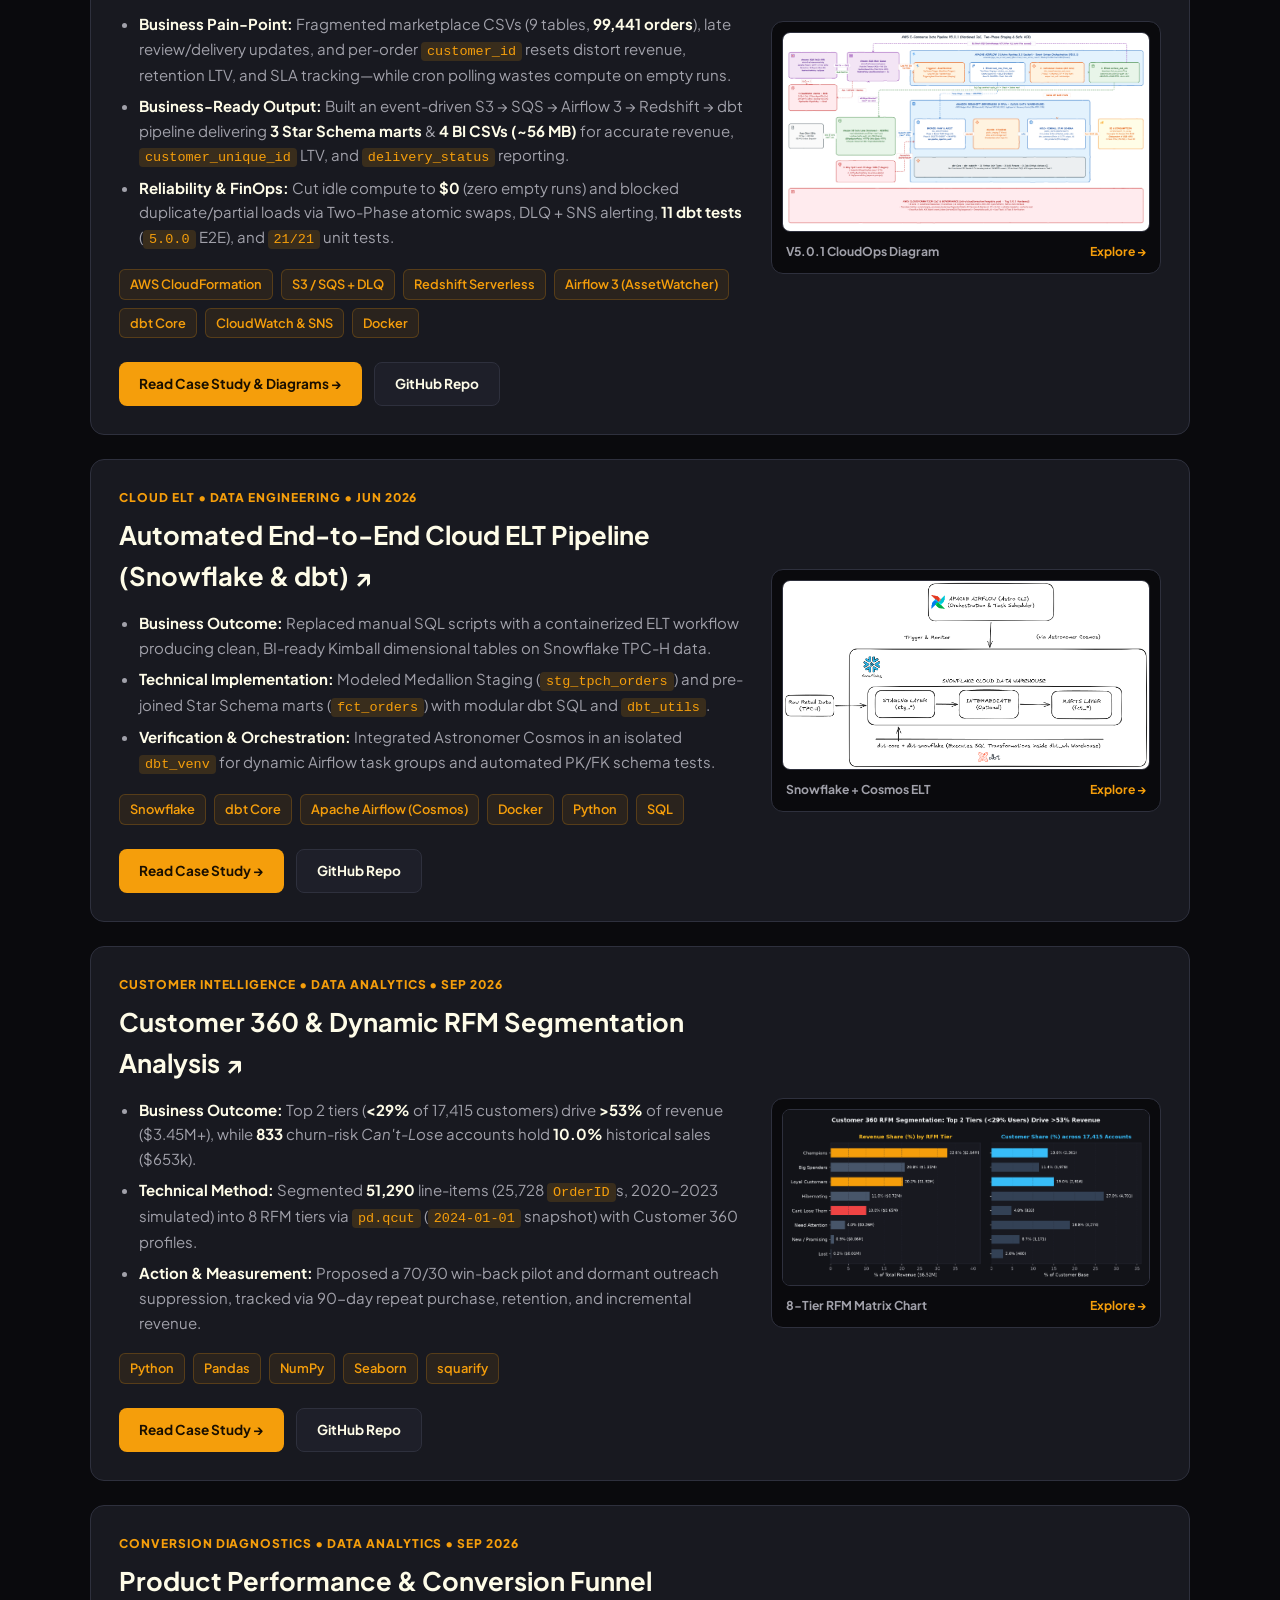
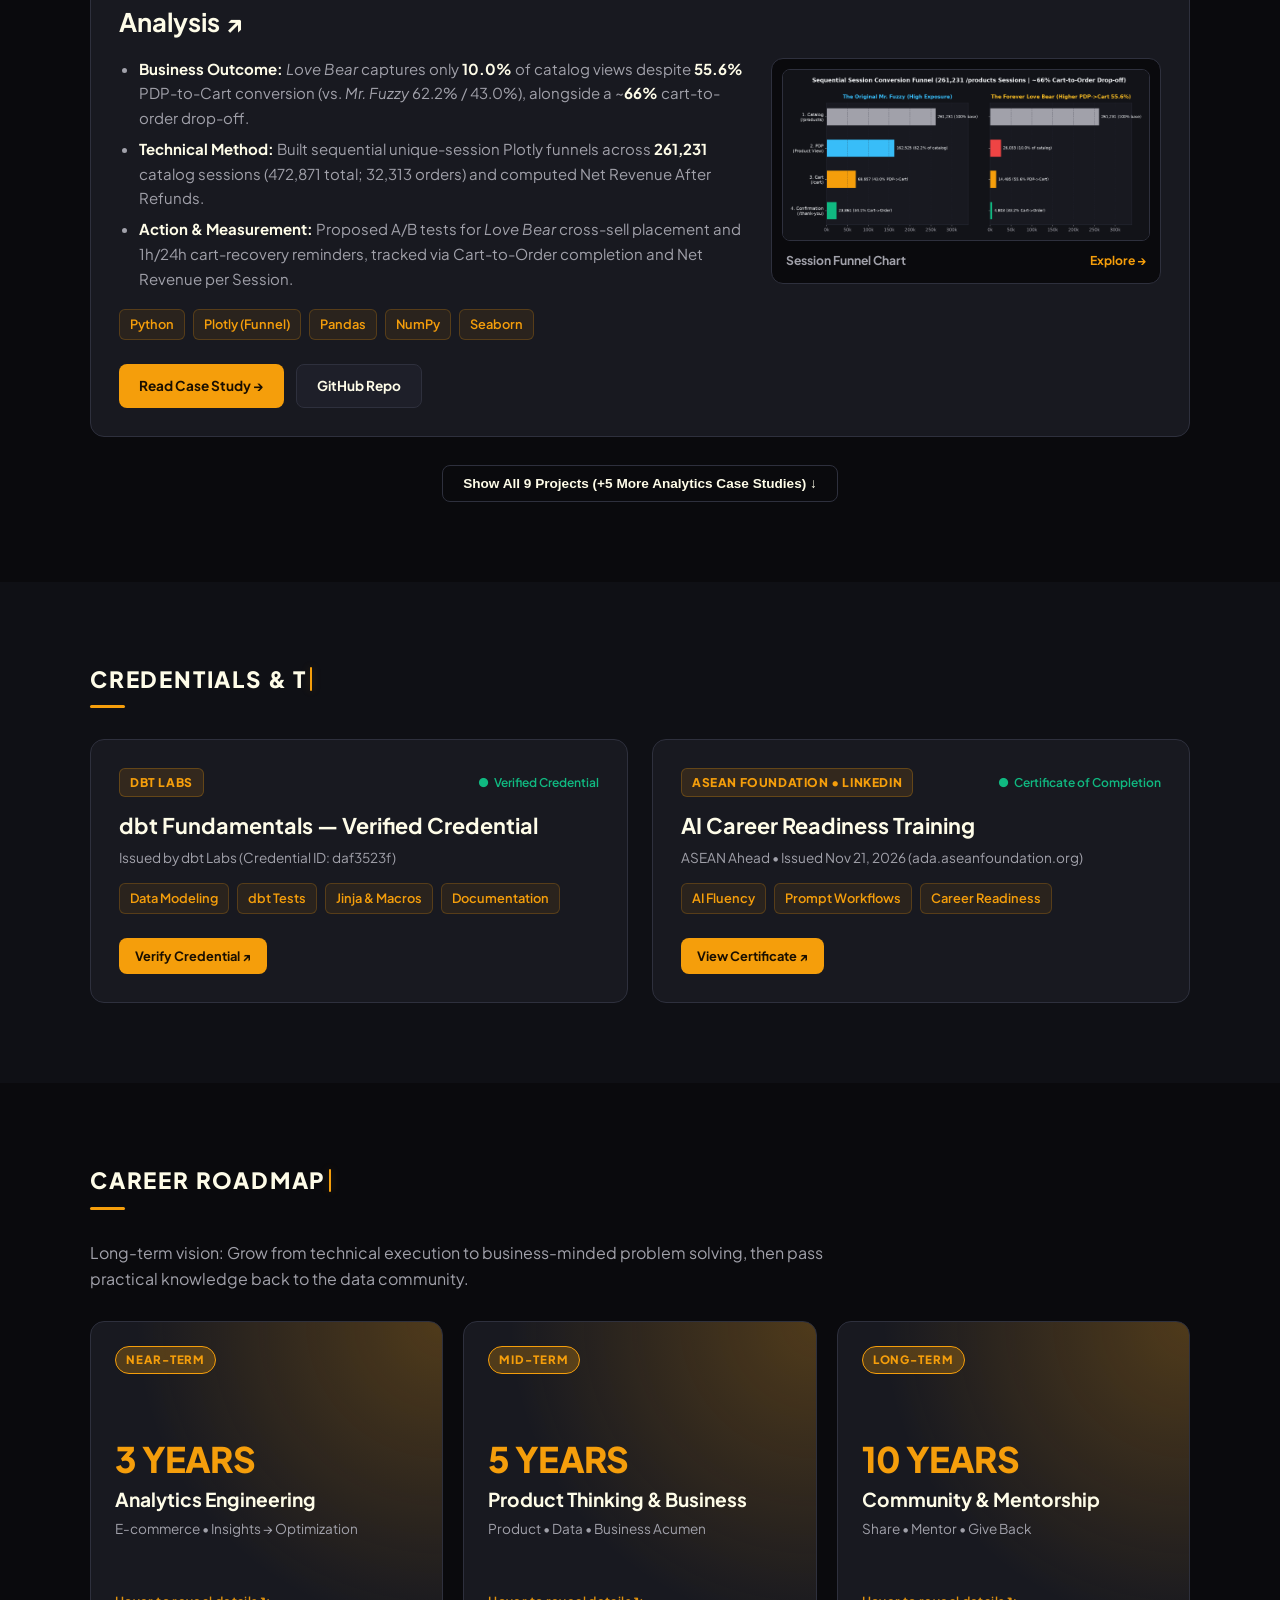
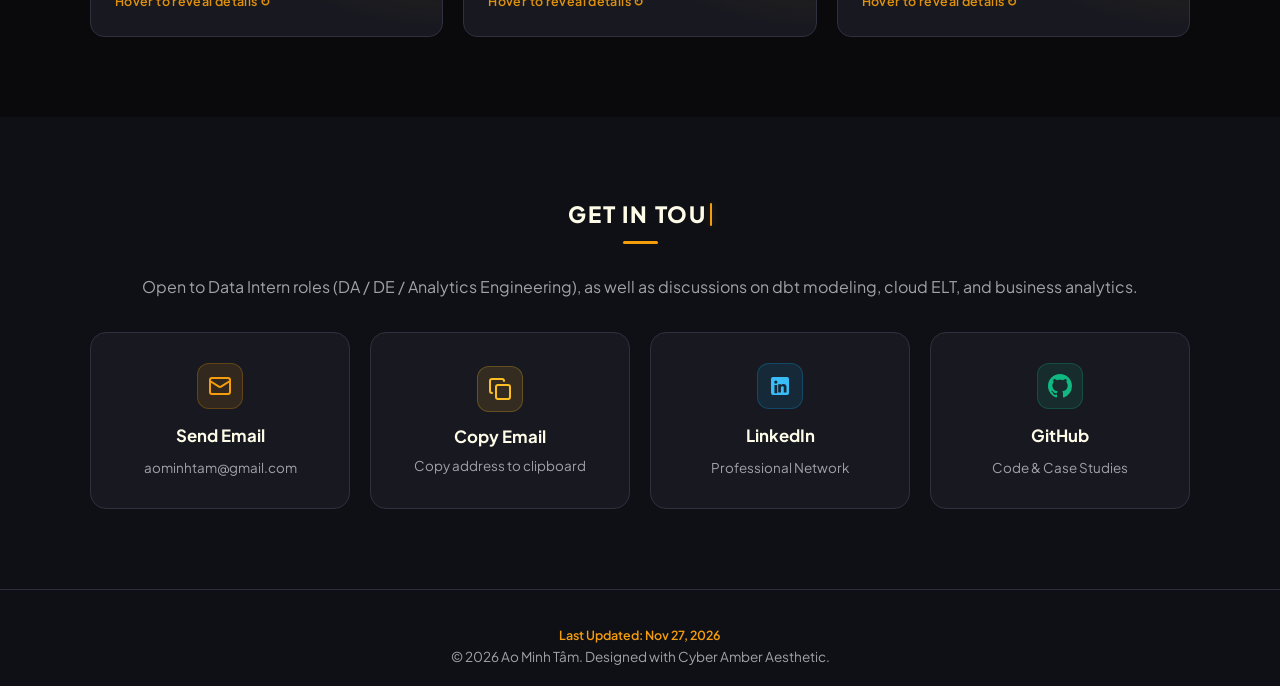
==== commit 7058a624: "feat(content,i18n): add explicit Business Pain-Points and BI outcomes to AWS pipeline showcase" ====
--- a/index.html
+++ b/index.html
@@ -70,7 +70,7 @@
         "url": "https://aominhtam-portfolio.vercel.app/",
         "name": "Ao Minh Tâm | Data & Analytics Engineer Portfolio",
         "isPartOf": { "@id": "https://aominhtam-portfolio.vercel.app/#website" },
-        "dateModified": "2026-11-26",
+        "dateModified": "2026-11-27",
         "mainEntity": { "@id": "https://aominhtam-portfolio.vercel.app/#person" }
       },
       {
@@ -474,9 +474,9 @@
             <div class="project-badge">FLAGSHIP PIPELINE • DATA ENGINEERING • V5.0.1 (OCT – NOV 2026)</div>
             <h3><a href="https://github.com/AOMINHTAM/aws-data-pipeline" target="_blank" rel="noopener noreferrer" style="color: inherit; text-decoration: none;">AWS E-Commerce Modern Data Pipeline (Event-Driven ELT)&nbsp;↗</a></h3>
             <ul class="project-bullets">
-              <li><strong>Business Impact:</strong> Replaced cron polling across <strong>99,441 Olist orders</strong> (~120 MB) with event-driven S3 &rarr; SQS (<code>20s</code> Long Poll) &rarr; Airflow 3 (<code>AssetWatcher</code>, CloudFormation IaC), achieving <strong>zero empty runs</strong> and <strong>$0</strong> idle compute.</li>
-              <li><strong>Data Reliability:</strong> Prevented duplicate revenue/order counts via CSV header &amp; empty-stage guards, Two-Phase atomic Redshift swaps, audit ledger tracking, and DLQ (<code>4</code> CloudWatch Alarms + SNS) idempotent recovery.</li>
-              <li><strong>Warehouse &amp; Testing:</strong> Built incremental dbt Star Schema marts (<code>DISTKEY</code>/<code>SORTKEY</code>) verified by <strong>11 dbt tests</strong> (<code>5.0.0</code> E2E), <code>21/21</code> Python unit tests, 3 DAG tests, and offline <code>dbt parse</code> CI.</li>
+              <li><strong>Business Pain-Point:</strong> Fragmented marketplace CSVs (9 tables, <strong>99,441 orders</strong>), late review/delivery updates, and per-order <code>customer_id</code> resets distort revenue, retention LTV, and SLA tracking—while cron polling wastes compute on empty runs.</li>
+              <li><strong>Business-Ready Output:</strong> Built an event-driven S3 &rarr; SQS &rarr; Airflow 3 &rarr; Redshift &rarr; dbt pipeline delivering <strong>3 Star Schema marts</strong> &amp; <strong>4 BI CSVs (~56 MB)</strong> for accurate revenue, <code>customer_unique_id</code> LTV, and <code>delivery_status</code> reporting.</li>
+              <li><strong>Reliability &amp; FinOps:</strong> Cut idle compute to <strong>$0</strong> (zero empty runs) and blocked duplicate/partial loads via Two-Phase atomic swaps, DLQ + SNS alerting, <strong>11 dbt tests</strong> (<code>5.0.0</code> E2E), and <code>21/21</code> unit tests.</li>
             </ul>
             <div class="tech-tags">
               <span>AWS CloudFormation</span>
@@ -905,7 +905,7 @@
   <!-- FOOTER -->
   <footer>
     <div class="container footer-content">
-      <p class="footer-updated">Last Updated: Nov 26, 2026</p>
+      <p class="footer-updated">Last Updated: Nov 27, 2026</p>
       <p>&copy; 2026 Ao Minh Tâm. Designed with Cyber Amber Aesthetic.</p>
     </div>
   </footer>
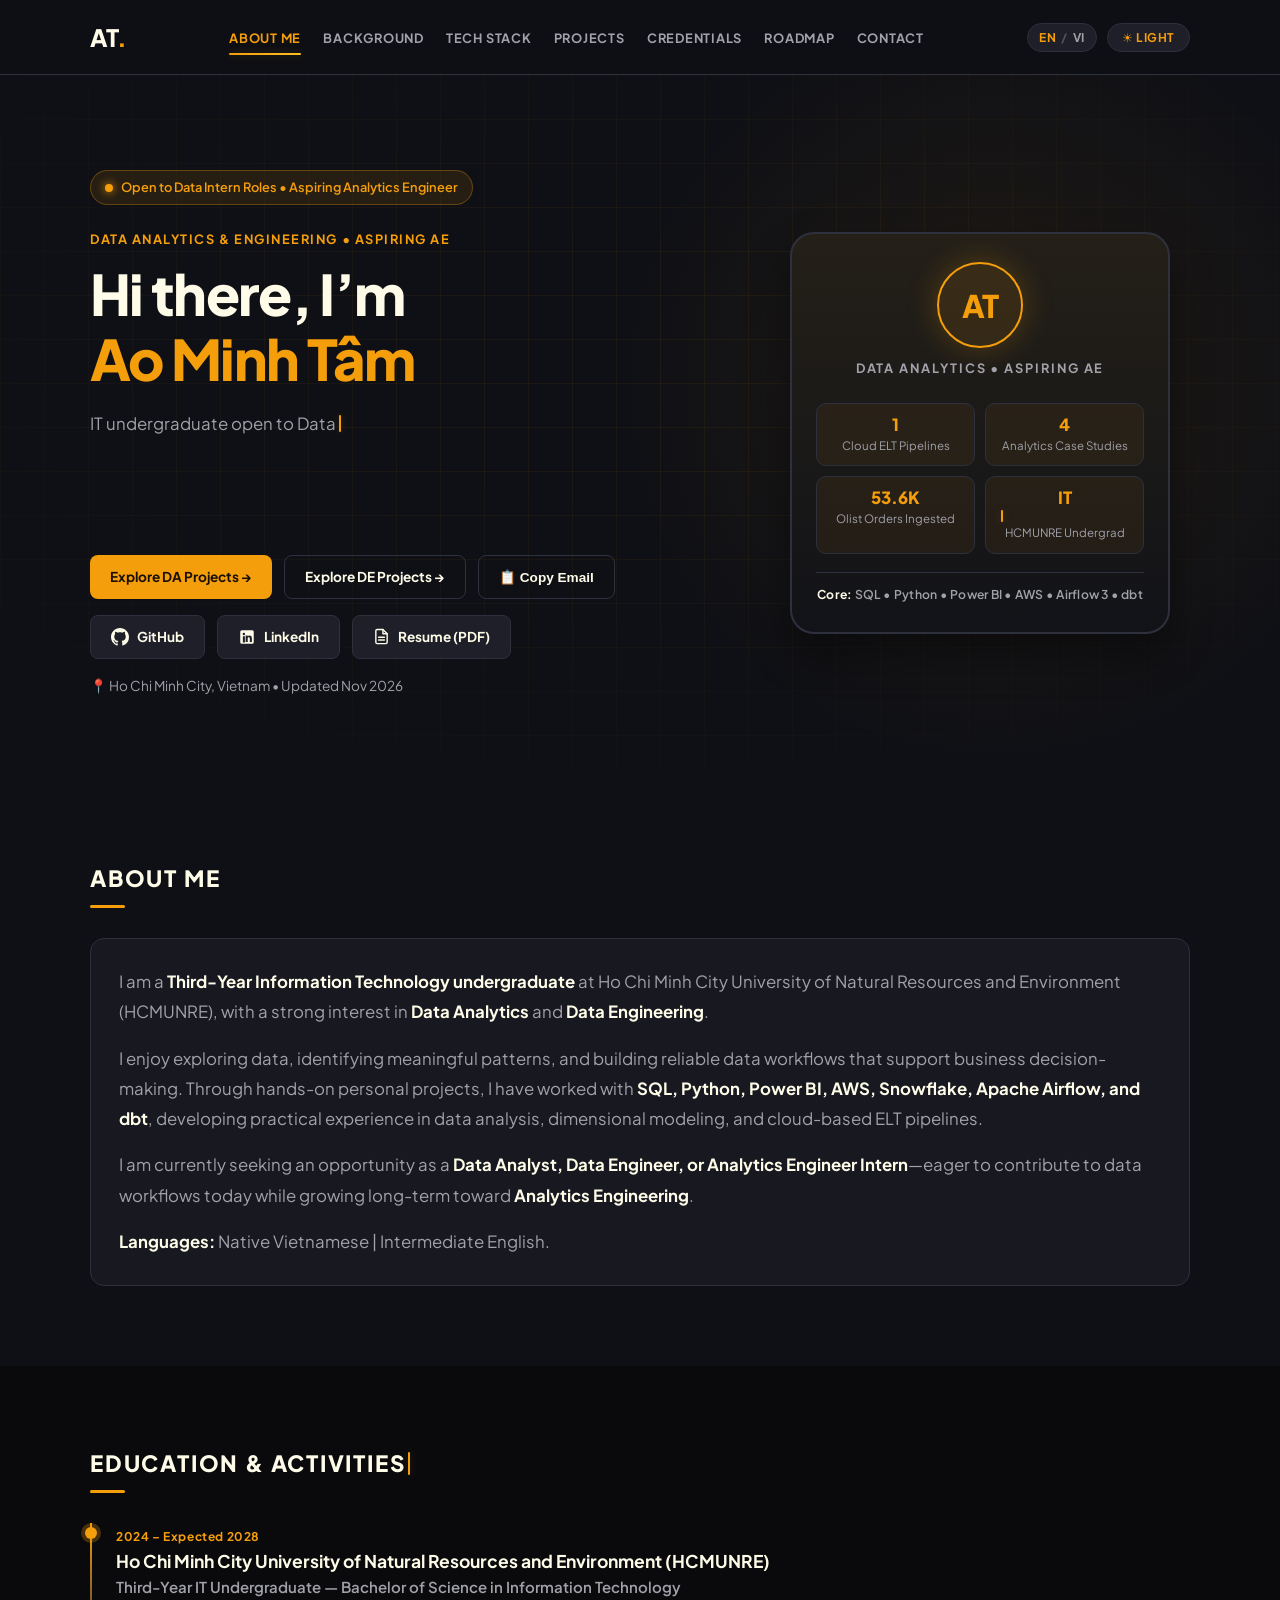
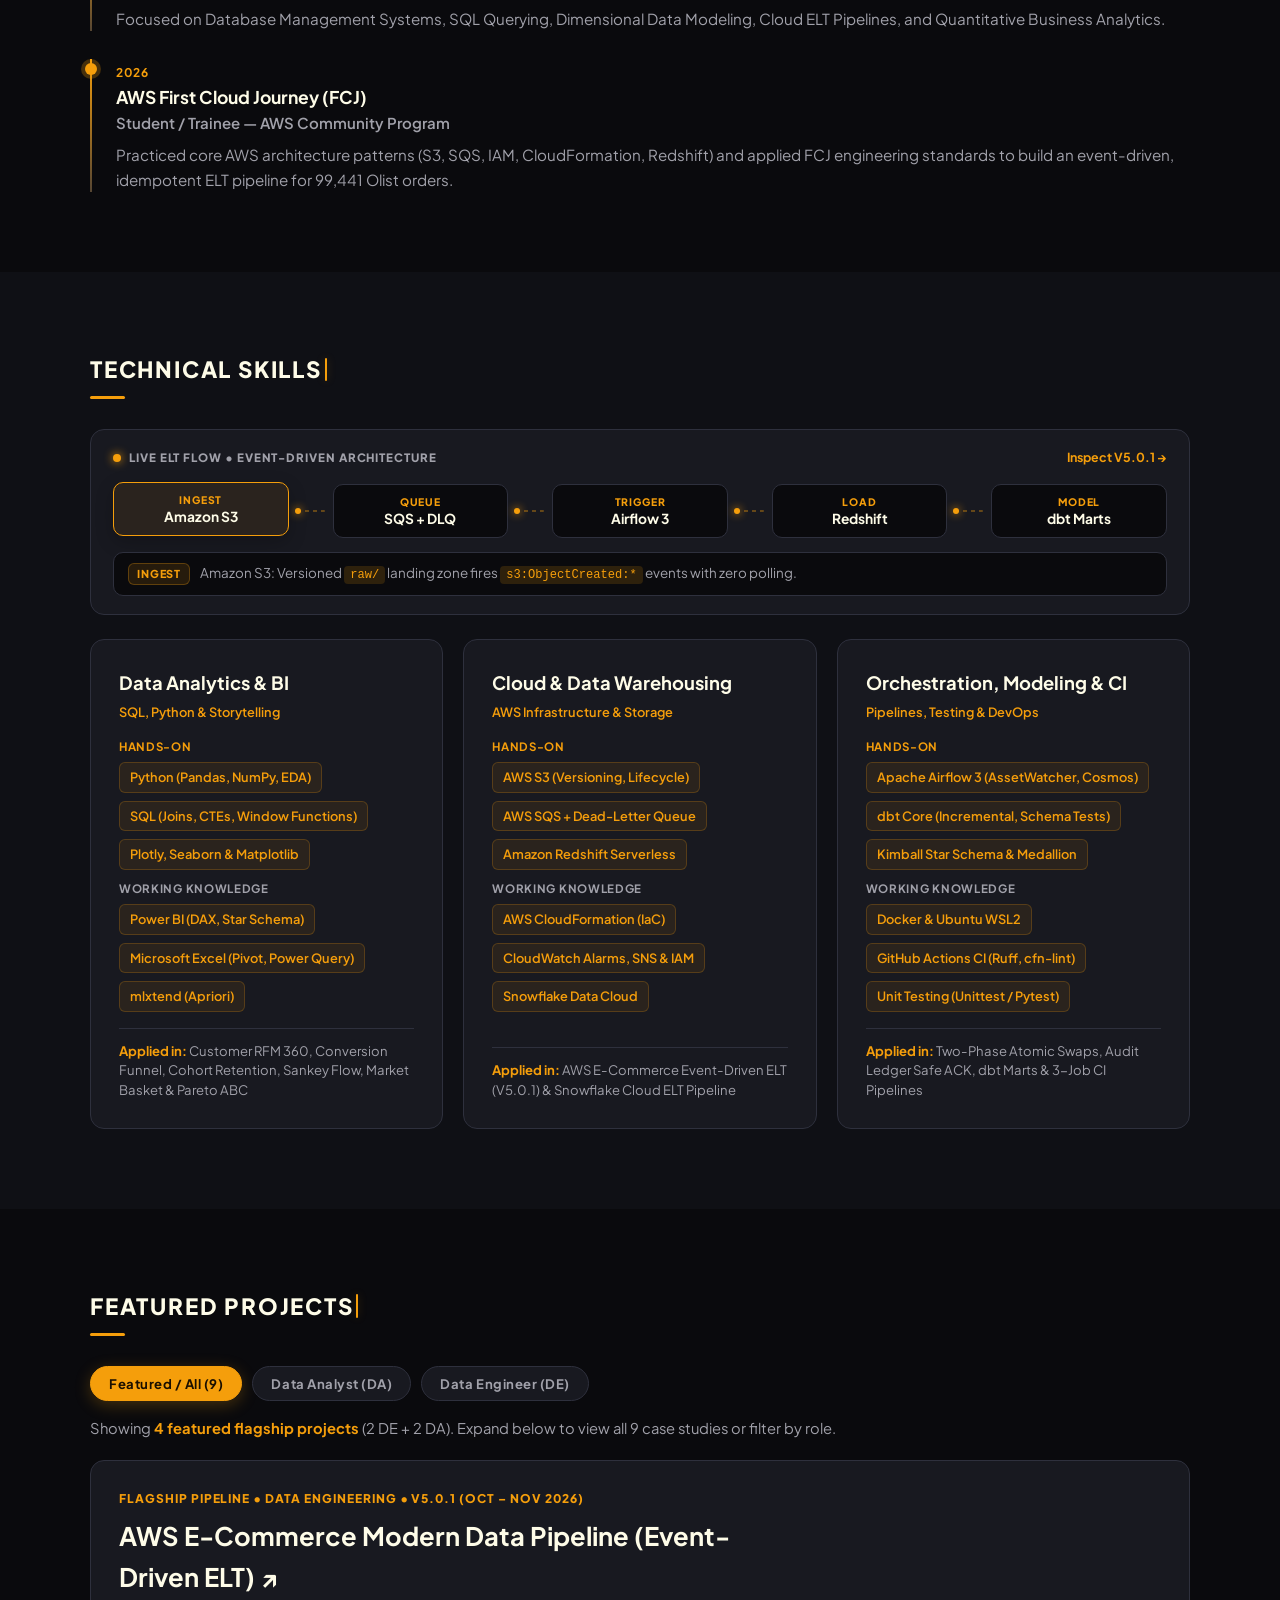
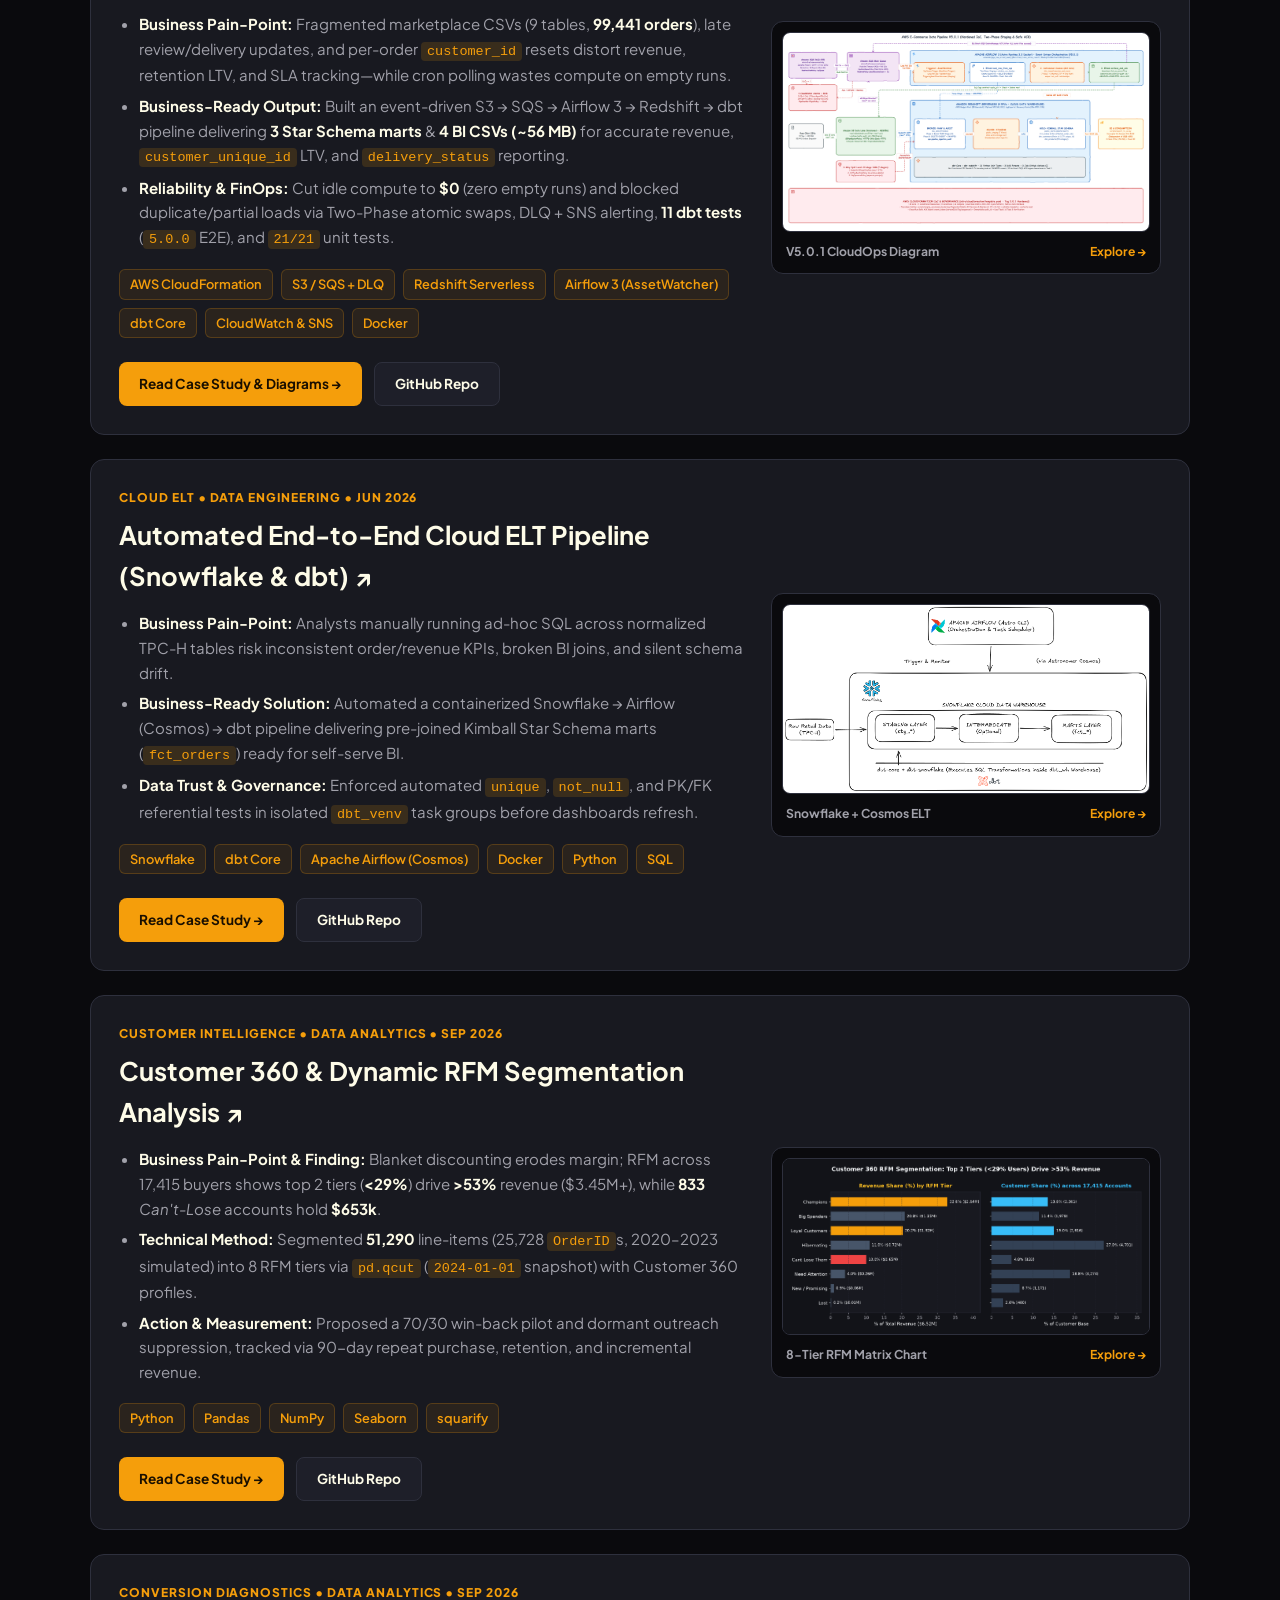
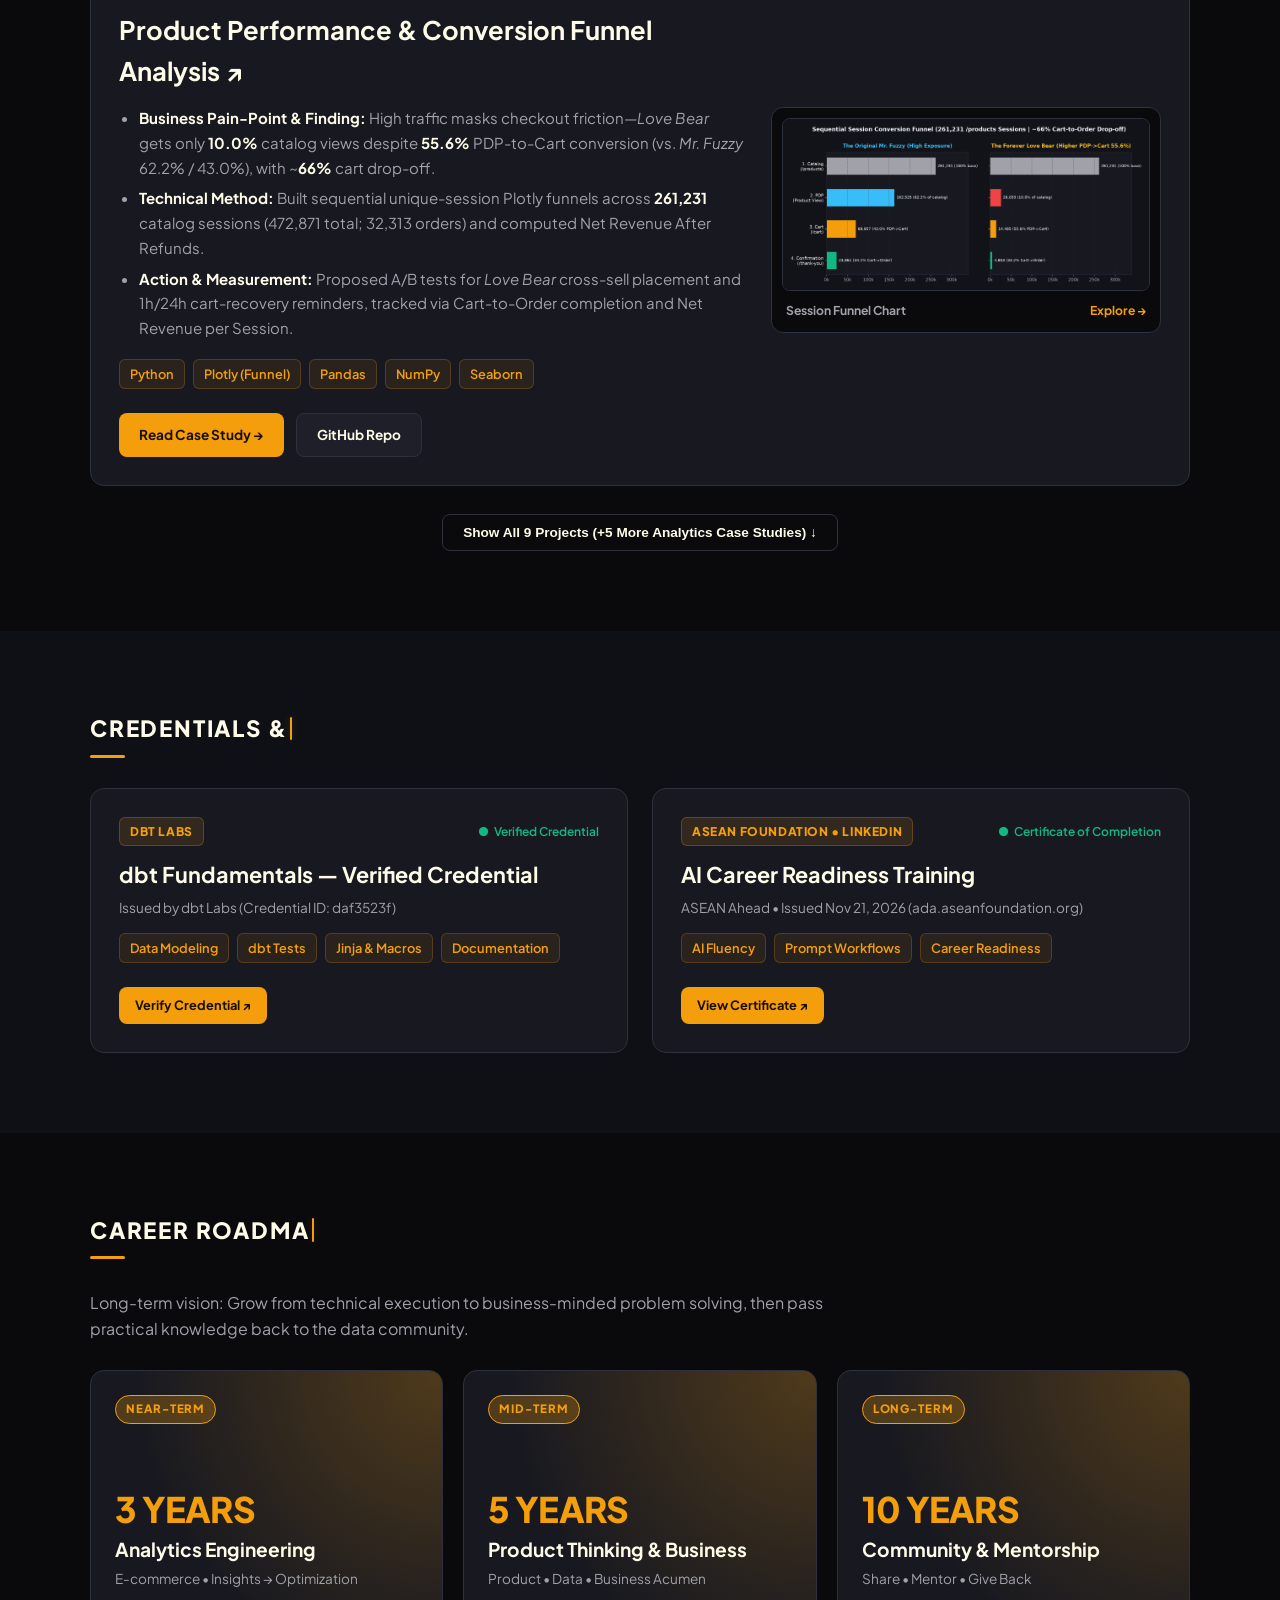
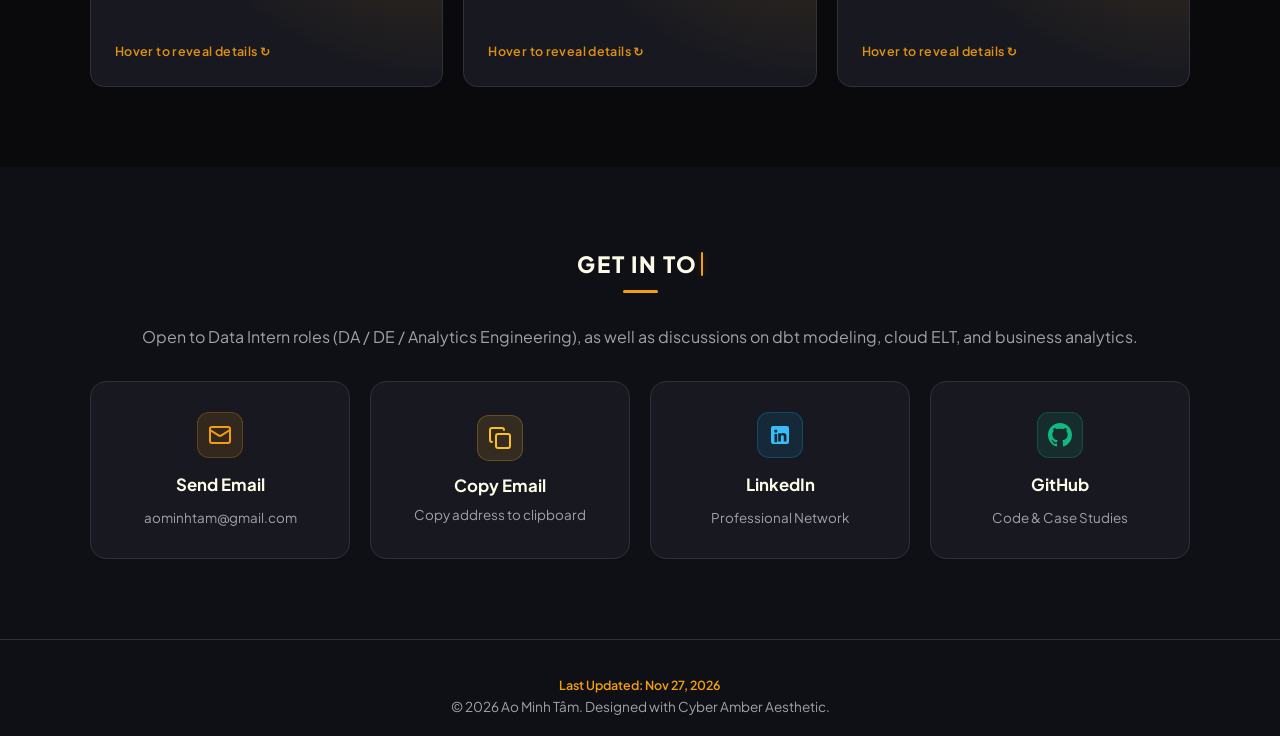
==== commit 9ecfc893: "feat(content,i18n): reframe all remaining projects and case studies around Business Pain-Points and " ====
--- a/index.html
+++ b/index.html
@@ -509,9 +509,9 @@
             <div class="project-badge">CLOUD ELT • DATA ENGINEERING • JUN 2026</div>
             <h3><a href="https://github.com/AOMINHTAM/dbt-snowflake-data-pipeline" target="_blank" rel="noopener noreferrer" style="color: inherit; text-decoration: none;">Automated End-to-End Cloud ELT Pipeline (Snowflake &amp; dbt)&nbsp;↗</a></h3>
             <ul class="project-bullets">
-              <li><strong>Business Outcome:</strong> Replaced manual SQL scripts with a containerized ELT workflow producing clean, BI-ready Kimball dimensional tables on Snowflake TPC-H data.</li>
-              <li><strong>Technical Implementation:</strong> Modeled Medallion Staging (<code>stg_tpch_orders</code>) and pre-joined Star Schema marts (<code>fct_orders</code>) with modular dbt SQL and <code>dbt_utils</code>.</li>
-              <li><strong>Verification &amp; Orchestration:</strong> Integrated Astronomer Cosmos in an isolated <code>dbt_venv</code> for dynamic Airflow task groups and automated PK/FK schema tests.</li>
+              <li><strong>Business Pain-Point:</strong> Analysts manually running ad-hoc SQL across normalized TPC-H tables risk inconsistent order/revenue KPIs, broken BI joins, and silent schema drift.</li>
+              <li><strong>Business-Ready Solution:</strong> Automated a containerized Snowflake &rarr; Airflow (Cosmos) &rarr; dbt pipeline delivering pre-joined Kimball Star Schema marts (<code>fct_orders</code>) ready for self-serve BI.</li>
+              <li><strong>Data Trust &amp; Governance:</strong> Enforced automated <code>unique</code>, <code>not_null</code>, and PK/FK referential tests in isolated <code>dbt_venv</code> task groups before dashboards refresh.</li>
             </ul>
             <div class="tech-tags">
               <span>Snowflake</span>
@@ -543,7 +543,7 @@
             <div class="project-badge">CUSTOMER INTELLIGENCE • DATA ANALYTICS • SEP 2026</div>
             <h3><a href="https://github.com/AOMINHTAM/customer-rfm-segmentation-analysis" target="_blank" rel="noopener noreferrer" style="color: inherit; text-decoration: none;">Customer 360 &amp; Dynamic RFM Segmentation Analysis&nbsp;↗</a></h3>
             <ul class="project-bullets">
-              <li><strong>Business Outcome:</strong> Top 2 tiers (<strong>&lt;29%</strong> of 17,415 customers) drive <strong>&gt;53%</strong> of revenue ($3.45M+), while <strong>833</strong> churn-risk <em>Can't-Lose</em> accounts hold <strong>10.0%</strong> historical sales ($653k).</li>
+              <li><strong>Business Pain-Point &amp; Finding:</strong> Blanket discounting erodes margin; RFM across 17,415 buyers shows top 2 tiers (<strong>&lt;29%</strong>) drive <strong>&gt;53%</strong> revenue ($3.45M+), while <strong>833</strong> <em>Can't-Lose</em> accounts hold <strong>$653k</strong>.</li>
               <li><strong>Technical Method:</strong> Segmented <strong>51,290</strong> line-items (25,728 <code>OrderID</code>s, 2020–2023 simulated) into 8 RFM tiers via <code>pd.qcut</code> (<code>2024-01-01</code> snapshot) with Customer 360 profiles.</li>
               <li><strong>Action &amp; Measurement:</strong> Proposed a 70/30 win-back pilot and dormant outreach suppression, tracked via 90-day repeat purchase, retention, and incremental revenue.</li>
             </ul>
@@ -576,7 +576,7 @@
             <div class="project-badge">CONVERSION DIAGNOSTICS • DATA ANALYTICS • SEP 2026</div>
             <h3><a href="https://github.com/AOMINHTAM/product-conversion-funnel-analysis" target="_blank" rel="noopener noreferrer" style="color: inherit; text-decoration: none;">Product Performance &amp; Conversion Funnel Analysis&nbsp;↗</a></h3>
             <ul class="project-bullets">
-              <li><strong>Business Outcome:</strong> <em>Love Bear</em> captures only <strong>10.0%</strong> of catalog views despite <strong>55.6%</strong> PDP-to-Cart conversion (vs. <em>Mr. Fuzzy</em> 62.2% / 43.0%), alongside a ~<strong>66%</strong> cart-to-order drop-off.</li>
+              <li><strong>Business Pain-Point &amp; Finding:</strong> High traffic masks checkout friction—<em>Love Bear</em> gets only <strong>10.0%</strong> catalog views despite <strong>55.6%</strong> PDP-to-Cart conversion (vs. <em>Mr. Fuzzy</em> 62.2% / 43.0%), with ~<strong>66%</strong> cart drop-off.</li>
               <li><strong>Technical Method:</strong> Built sequential unique-session Plotly funnels across <strong>261,231</strong> catalog sessions (472,871 total; 32,313 orders) and computed Net Revenue After Refunds.</li>
               <li><strong>Action &amp; Measurement:</strong> Proposed A/B tests for <em>Love Bear</em> cross-sell placement and 1h/24h cart-recovery reminders, tracked via Cart-to-Order completion and Net Revenue per Session.</li>
             </ul>
@@ -608,7 +608,7 @@
           <div class="project-badge">BEHAVIORAL ANALYTICS • DATA ANALYTICS • SEP 2026</div>
           <h3><a href="https://github.com/AOMINHTAM/cohort-retention-analysis" target="_blank" rel="noopener noreferrer" style="color: inherit; text-decoration: none;">Cohort Analysis &amp; Customer Retention Dynamics&nbsp;↗</a></h3>
           <ul class="project-bullets">
-            <li><strong>Business Outcome:</strong> Diagnosed an early <strong>1%–3% Month-1 retention baseline</strong> alongside recurring B2B restock bumps (<strong>5%–6%</strong> at Months 5 and 8) across 51,290 simulated transactions (2020–2023).</li>
+            <li><strong>Business Pain-Point &amp; Finding:</strong> Steady user acquisition hides early churn—2022 cohorts drop to a <strong>1%–3% Month-1 baseline</strong>, while B2B accounts show <strong>5%–6%</strong> restock bumps at Months 5 &amp; 8 across 51,290 simulated transactions.</li>
             <li><strong>Technical Method:</strong> Modeled B2B/B2C cohort retention heatmaps and eliminated left-truncation bias by anchoring <code>FirstPurchaseDate</code> globally before filtering 2022 cohort windows.</li>
             <li><strong>Action &amp; Measurement:</strong> Proposed Day 20–25 nurture campaigns and Month 4/7 B2B CRM alerts, measured through cohort holdouts on Month-1 and Month-3 retention rates.</li>
           </ul>
@@ -630,7 +630,7 @@
           <div class="project-badge">NETWORK VISUALIZATION • DATA ANALYTICS • SEP 2026</div>
           <h3><a href="https://github.com/AOMINHTAM/user-journey-sankey-analysis" target="_blank" rel="noopener noreferrer" style="color: inherit; text-decoration: none;">User Journey &amp; Traffic Flow Sankey Analysis&nbsp;↗</a></h3>
           <ul class="project-bullets">
-            <li><strong>Business Outcome:</strong> Traced multi-touch acquisition and repeat-purchase flows across <strong>1.18M+ pageviews</strong> (32,313 orders), exposing heavy mobile drop-off and <em>Mr. Fuzzy &rarr; Love Bear</em> cross-sell patterns.</li>
+            <li><strong>Business Pain-Point &amp; Finding:</strong> Aggregate channel KPIs hide multi-touch leaks; <strong>1.18M+ pageviews</strong> (32,313 orders) expose heavy mobile drop-off and repeat-buyer flows from <em>Mr. Fuzzy &rarr; Love Bear</em>.</li>
             <li><strong>Technical Method:</strong> Filtered 211,640 single-page bouncers to isolate <strong>261,231 engaged sessions</strong>, resolved circular Plotly Sankey crashes with chronological <code>.rank()</code> prefixes, and trimmed join memory via <code>usecols</code>.</li>
             <li><strong>Action &amp; Measurement:</strong> Recommended a mobile checkout UX audit and 14-day post-purchase cross-sell triggers, measured via mobile Cart-to-Order rate and 30-day repeat purchase lift.</li>
           </ul>
@@ -651,7 +651,7 @@
           <div class="project-badge">ALGORITHMIC MINING • DATA ANALYTICS • AUG – SEP 2026</div>
           <h3><a href="https://github.com/AOMINHTAM/market-basket-analysis" target="_blank" rel="noopener noreferrer" style="color: inherit; text-decoration: none;">Market Basket Analysis &amp; Product Bundling Strategy&nbsp;↗</a></h3>
           <ul class="project-bullets">
-            <li><strong>Business Outcome:</strong> Uncovered Home Spa &amp; Wellness co-purchase ecosystems across <strong>25,728 baskets</strong>, surfacing cross-category affinities up to <strong>4.25 Lift</strong> and <strong>45% confidence</strong>.</li>
+            <li><strong>Business Pain-Point &amp; Finding:</strong> Unstructured cross-selling misses AOV upside; mining <strong>25,728 baskets</strong> surfaced Home Spa &amp; Wellness bundles reaching <strong>4.25 Lift</strong> and <strong>45% confidence</strong>.</li>
             <li><strong>Technical Method:</strong> Tuned Apriori <code>min_support</code> to <code>0.005</code> (&ge;129 orders) to prevent combinatorial OOM failures and deduplicated basket items via <code>.unique()</code> before <code>TransactionEncoder</code>.</li>
             <li><strong>Action &amp; Measurement:</strong> Designed a 10%-discounted 4-item bundle pilot to test via 50/50 checkout A/B testing on Incremental Gross Profit per Order and AOV Lift.</li>
           </ul>
@@ -673,7 +673,7 @@
           <div class="project-badge">PROFITABILITY &amp; BUDGET AUDIT • DATA ANALYTICS • SEP 2026</div>
           <h3><a href="https://github.com/AOMINHTAM/abc-inventory-analysis" target="_blank" rel="noopener noreferrer" style="color: inherit; text-decoration: none;">Customer Profitability Segmentation via Pareto ABC Analysis&nbsp;↗</a></h3>
           <ul class="project-bullets">
-            <li><strong>Business Outcome:</strong> Audited a 500-gift appreciation budget across <strong>17,415 customers</strong>, finding <strong>2,254</strong> Group A accounts (12.94%) generate <strong>80%</strong> of cumulative profit (dataset <code>Profit</code> field)—exposing a 1,754-account gap.</li>
+            <li><strong>Business Pain-Point &amp; Finding:</strong> A 500-gift appreciation cap risks under-serving VIPs; across <strong>17,415 buyers</strong>, <strong>2,254</strong> Group A accounts (12.94%) drive <strong>80%</strong> of dataset <code>Profit</code>—leaving 1,754 VIPs unallocated.</li>
             <li><strong>Technical Method:</strong> Executed IQR outlier scanning across <strong>51,290 transactions</strong> (25,728 orders), aggregated transaction profitability, and segmented ABC tiers via cumulative sums.</li>
             <li><strong>Action &amp; Measurement:</strong> Proposed physical gifts for Top 1–500 VIPs and digital rewards for Ranks 501–2,254, validated against holdout controls on 90-day retention and reward ROI.</li>
           </ul>
@@ -695,7 +695,7 @@
           <div class="project-badge">REVENUE CONCENTRATION • DATA ANALYTICS • SEP 2026</div>
           <h3><a href="https://github.com/AOMINHTAM/pareto-revenue-analysis" target="_blank" rel="noopener noreferrer" style="color: inherit; text-decoration: none;">E-Commerce Revenue Contribution Analysis (Pareto 80/20)&nbsp;↗</a></h3>
           <ul class="project-bullets">
-            <li><strong>Business Outcome:</strong> Quantified SKU revenue concentration across <strong>32,313 orders</strong> (Maven Fuzzy Factory), showing <strong>2 core SKUs</strong> drive <strong>80.4%</strong> of net revenue with <strong>62.0%</strong> reliance on <em>Mr. Fuzzy</em>.</li>
+            <li><strong>Business Pain-Point &amp; Finding:</strong> Gross sales hide refund drag and SKU risk; across <strong>32,313 orders</strong>, <strong>2 core SKUs</strong> drive <strong>80.4%</strong> of net revenue with <strong>62.0%</strong> reliance on <em>Mr. Fuzzy</em>.</li>
             <li><strong>Technical Method:</strong> Deducted item-level refunds to compute Net Revenue After Refunds and Gross Margin (<code>price_usd - cogs_usd</code>) before descending Pareto cumulative sorting.</li>
             <li><strong>Action &amp; Measurement:</strong> Proposed safety-stock buffers for top 3 SKUs, tail-SKU bundling, and ROAS-monitored ad allocation tests evaluated via Inventory Turnover and Incremental ROAS.</li>
           </ul>
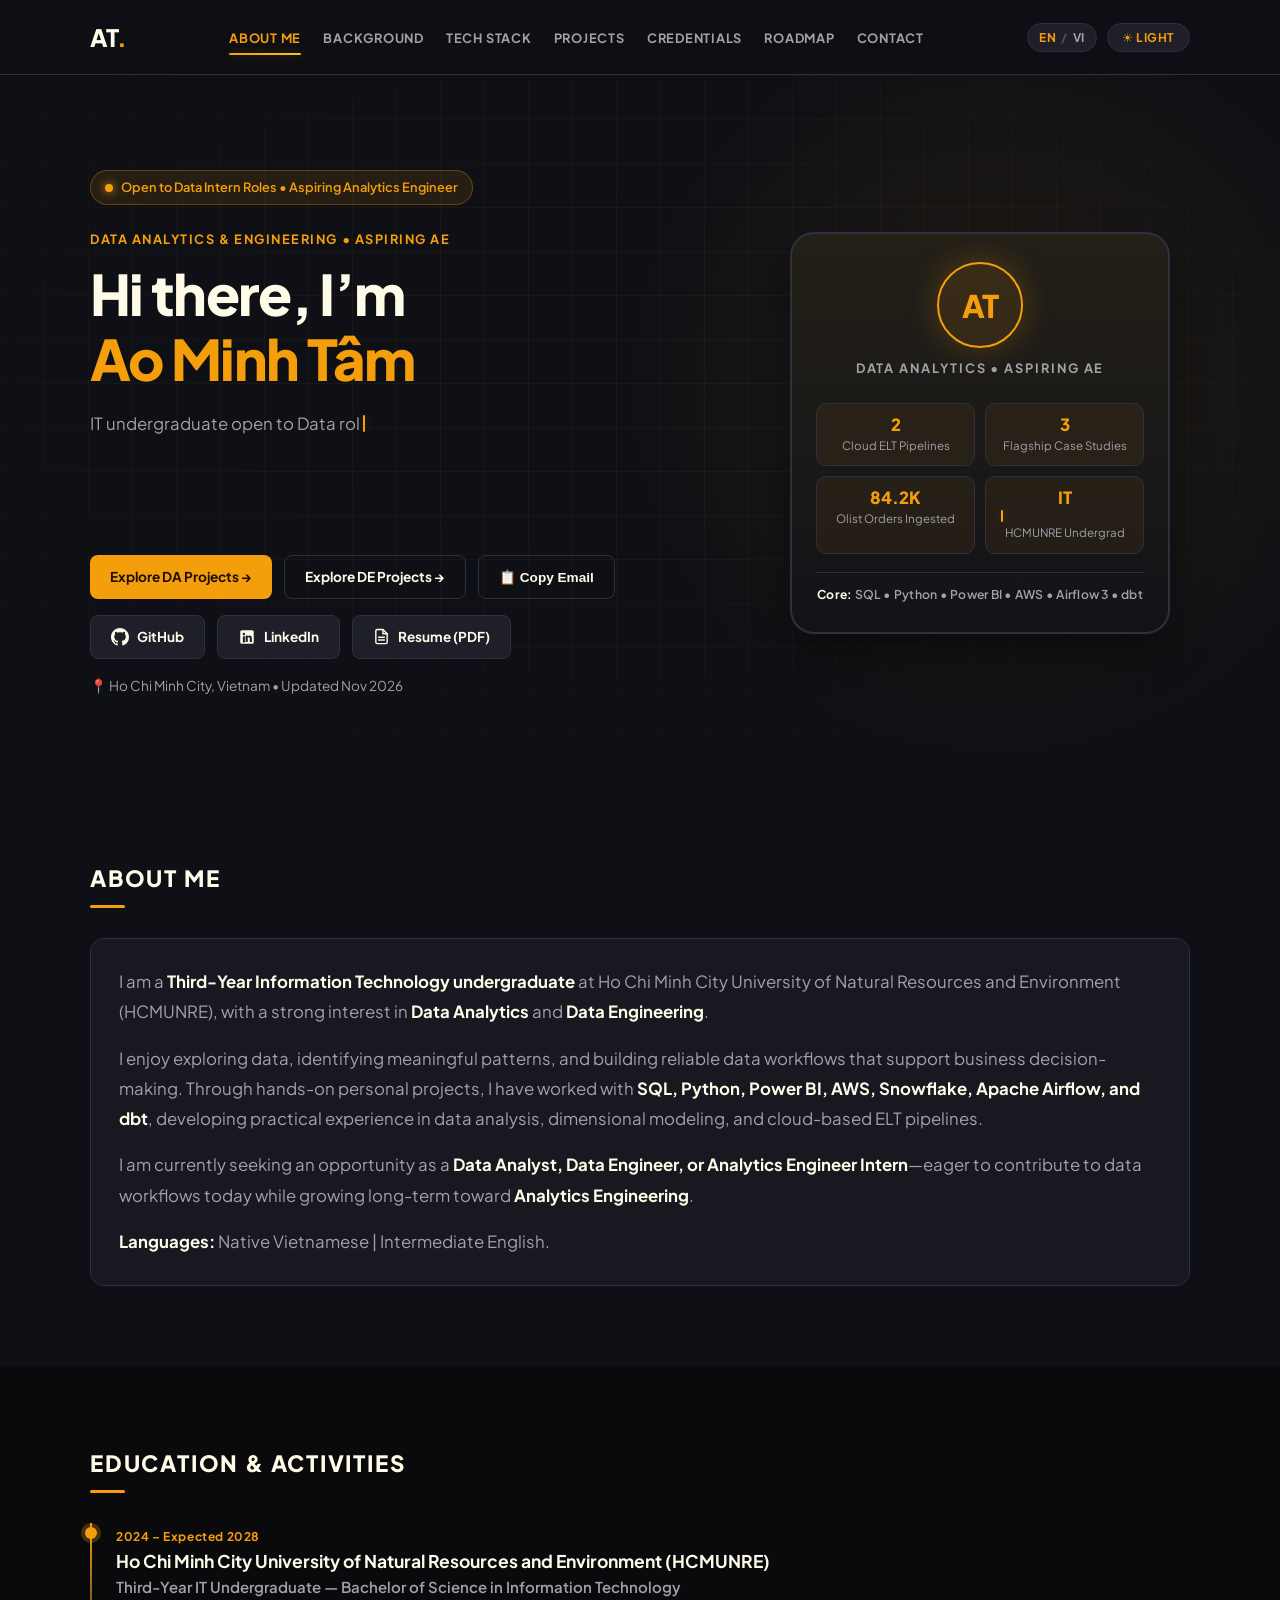
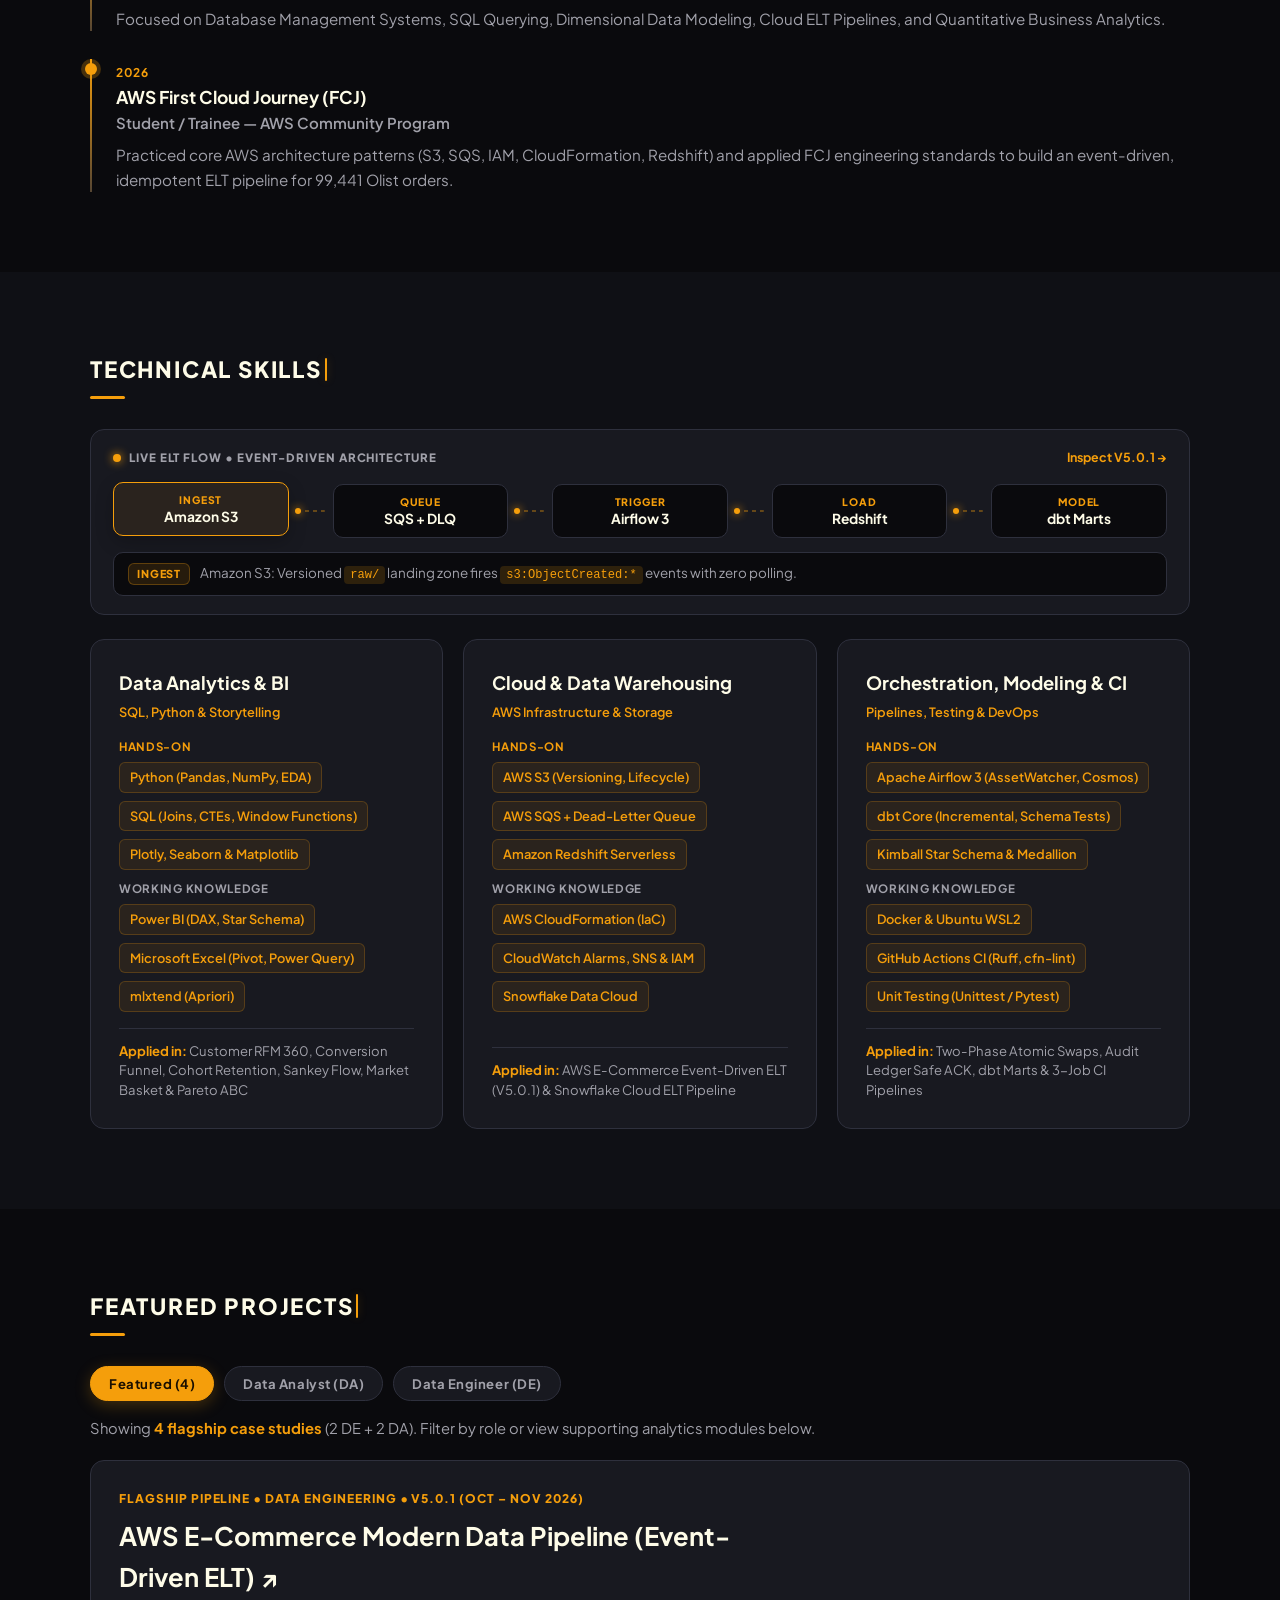
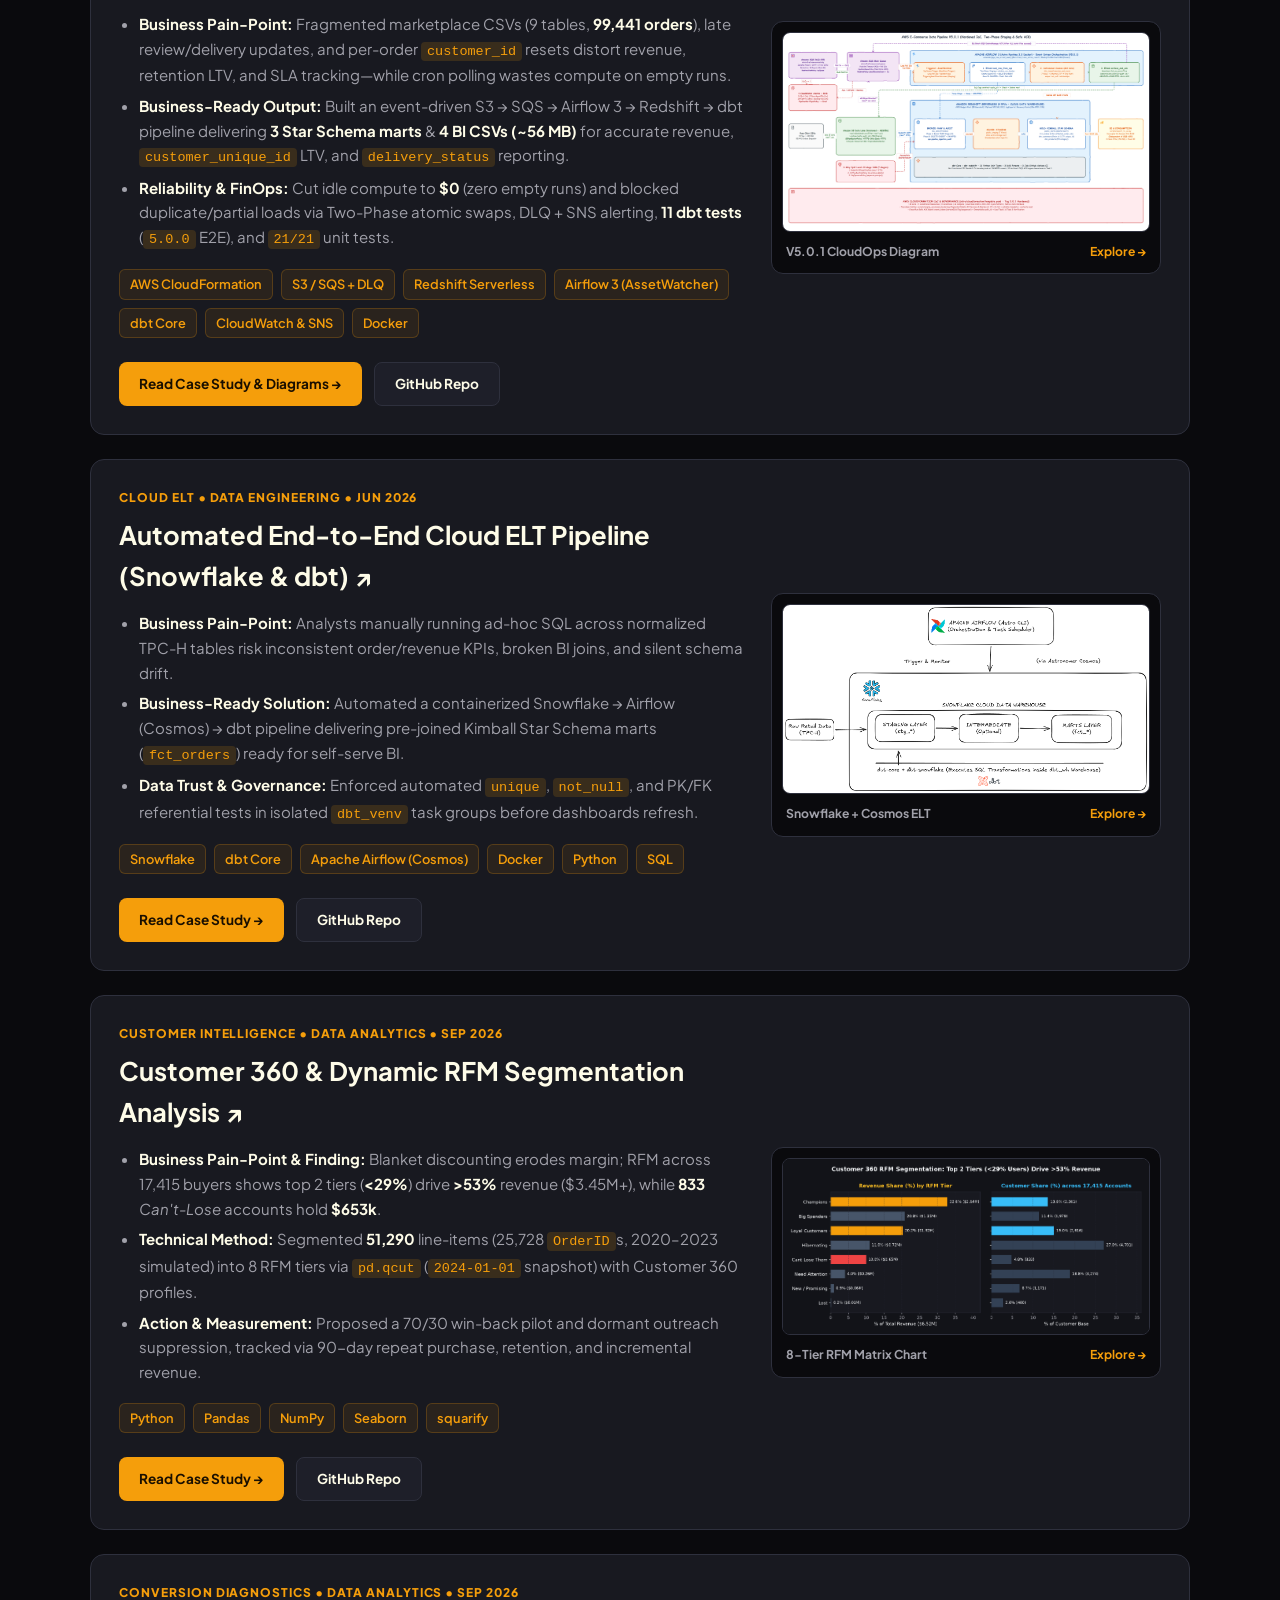
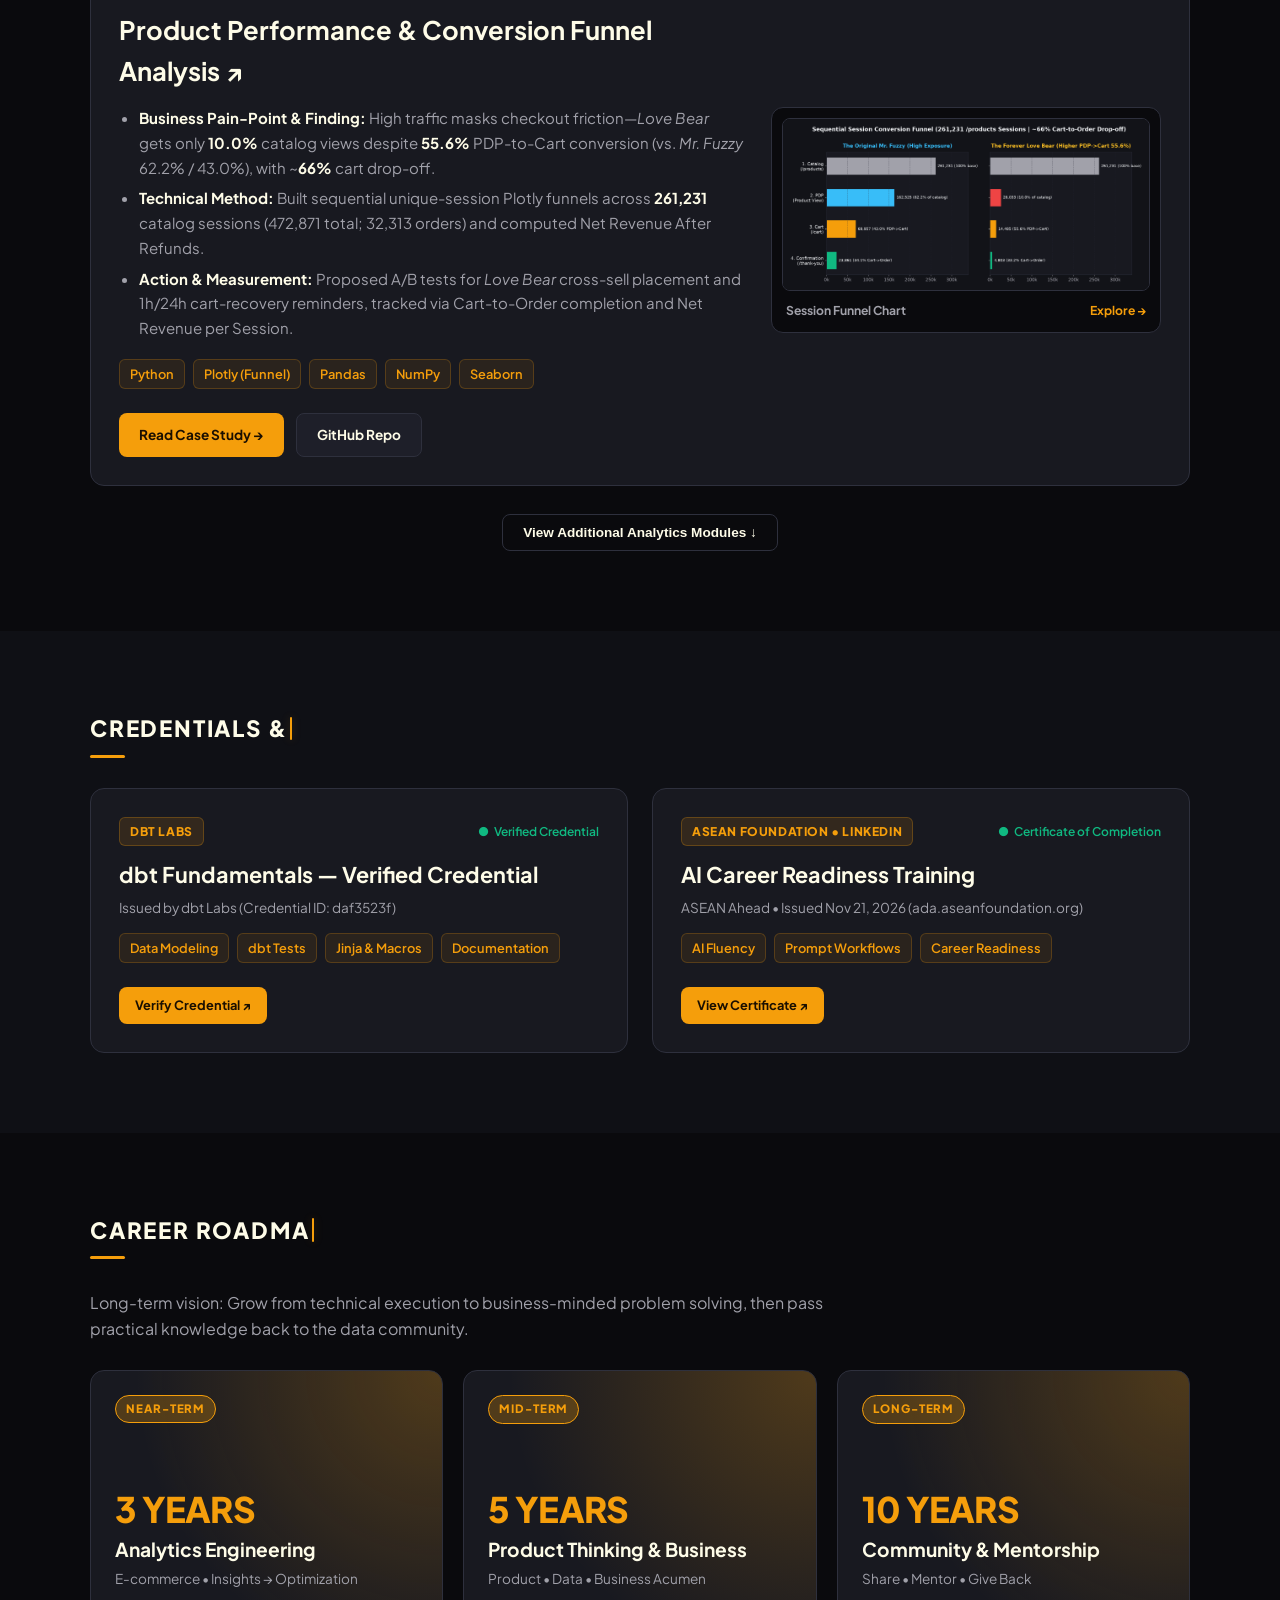
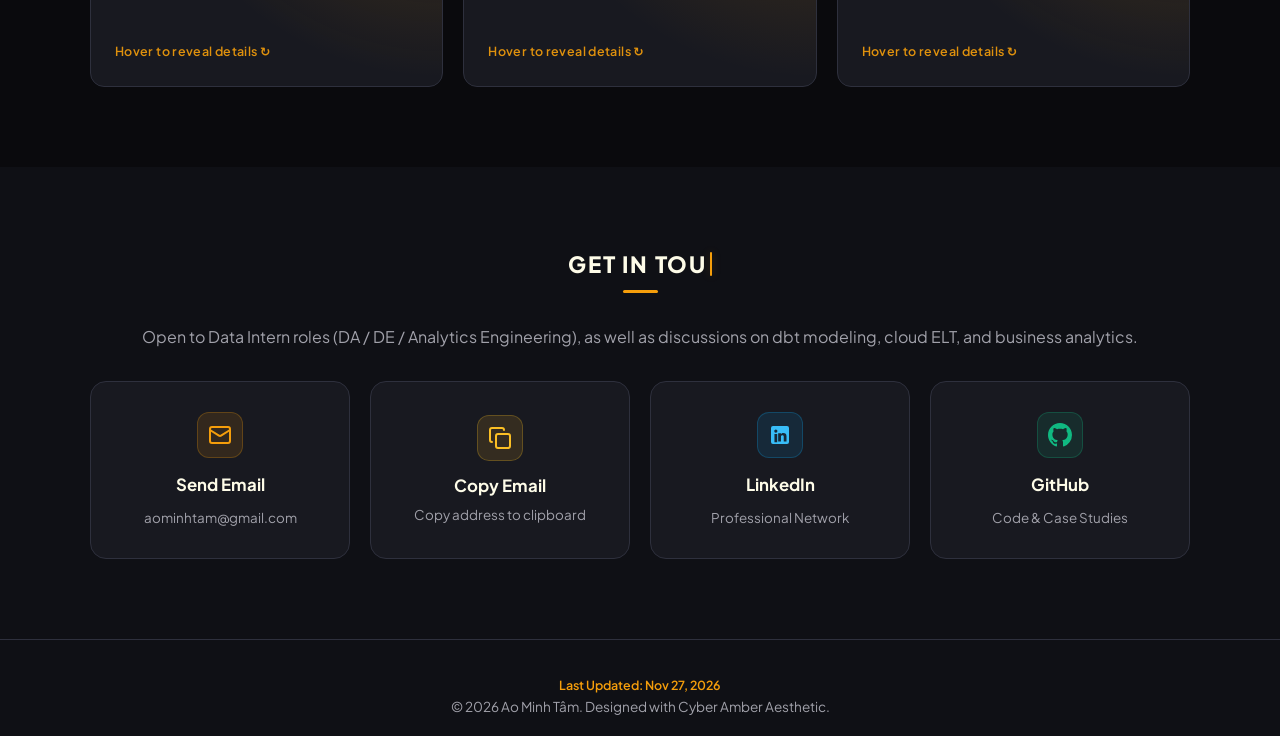
==== commit dbb2d090: "chore(ux,copy): emphasize 4 flagship case studies instead of bragging 7 DA / 9 total counts" ====
--- a/index.html
+++ b/index.html
@@ -267,8 +267,8 @@
               <span>Cloud ELT Pipelines</span>
             </div>
             <div class="snapshot-stat">
-              <strong>7</strong>
-              <span>Analytics Case Studies</span>
+              <strong>4</strong>
+              <span>Flagship Case Studies</span>
             </div>
             <div class="snapshot-stat">
               <strong>99.4K</strong>
@@ -460,11 +460,11 @@
 
       <!-- Filter Tabs -->
       <div class="project-filters" role="group" aria-label="Filter projects by role">
-        <button class="filter-btn active" data-filter="all" aria-pressed="true">Featured / All (9)</button>
+        <button class="filter-btn active" data-filter="all" aria-pressed="true">Featured (4)</button>
         <button class="filter-btn" data-filter="da" aria-pressed="false">Data Analyst (DA)</button>
         <button class="filter-btn" data-filter="de" aria-pressed="false">Data Engineer (DE)</button>
       </div>
-      <p class="projects-intro" id="projectsIntro">Showing <strong>4 featured flagship projects</strong> (2 DE + 2 DA). Expand below to view all 9 case studies or filter by role.</p>
+      <p class="projects-intro" id="projectsIntro">Showing <strong>4 flagship case studies</strong> (2 DE + 2 DA). Filter by role or view supporting analytics modules below.</p>
 
       <div class="projects-list">
 
@@ -716,7 +716,7 @@
 
       <div class="projects-toggle-wrap" id="toggleProjectsWrap">
         <button type="button" class="btn btn-outline" id="toggleProjectsBtn" aria-expanded="false">
-          Show All 9 Projects (+5 More Analytics Case Studies) &darr;
+          View Additional Analytics Modules &darr;
         </button>
       </div>
     </div>
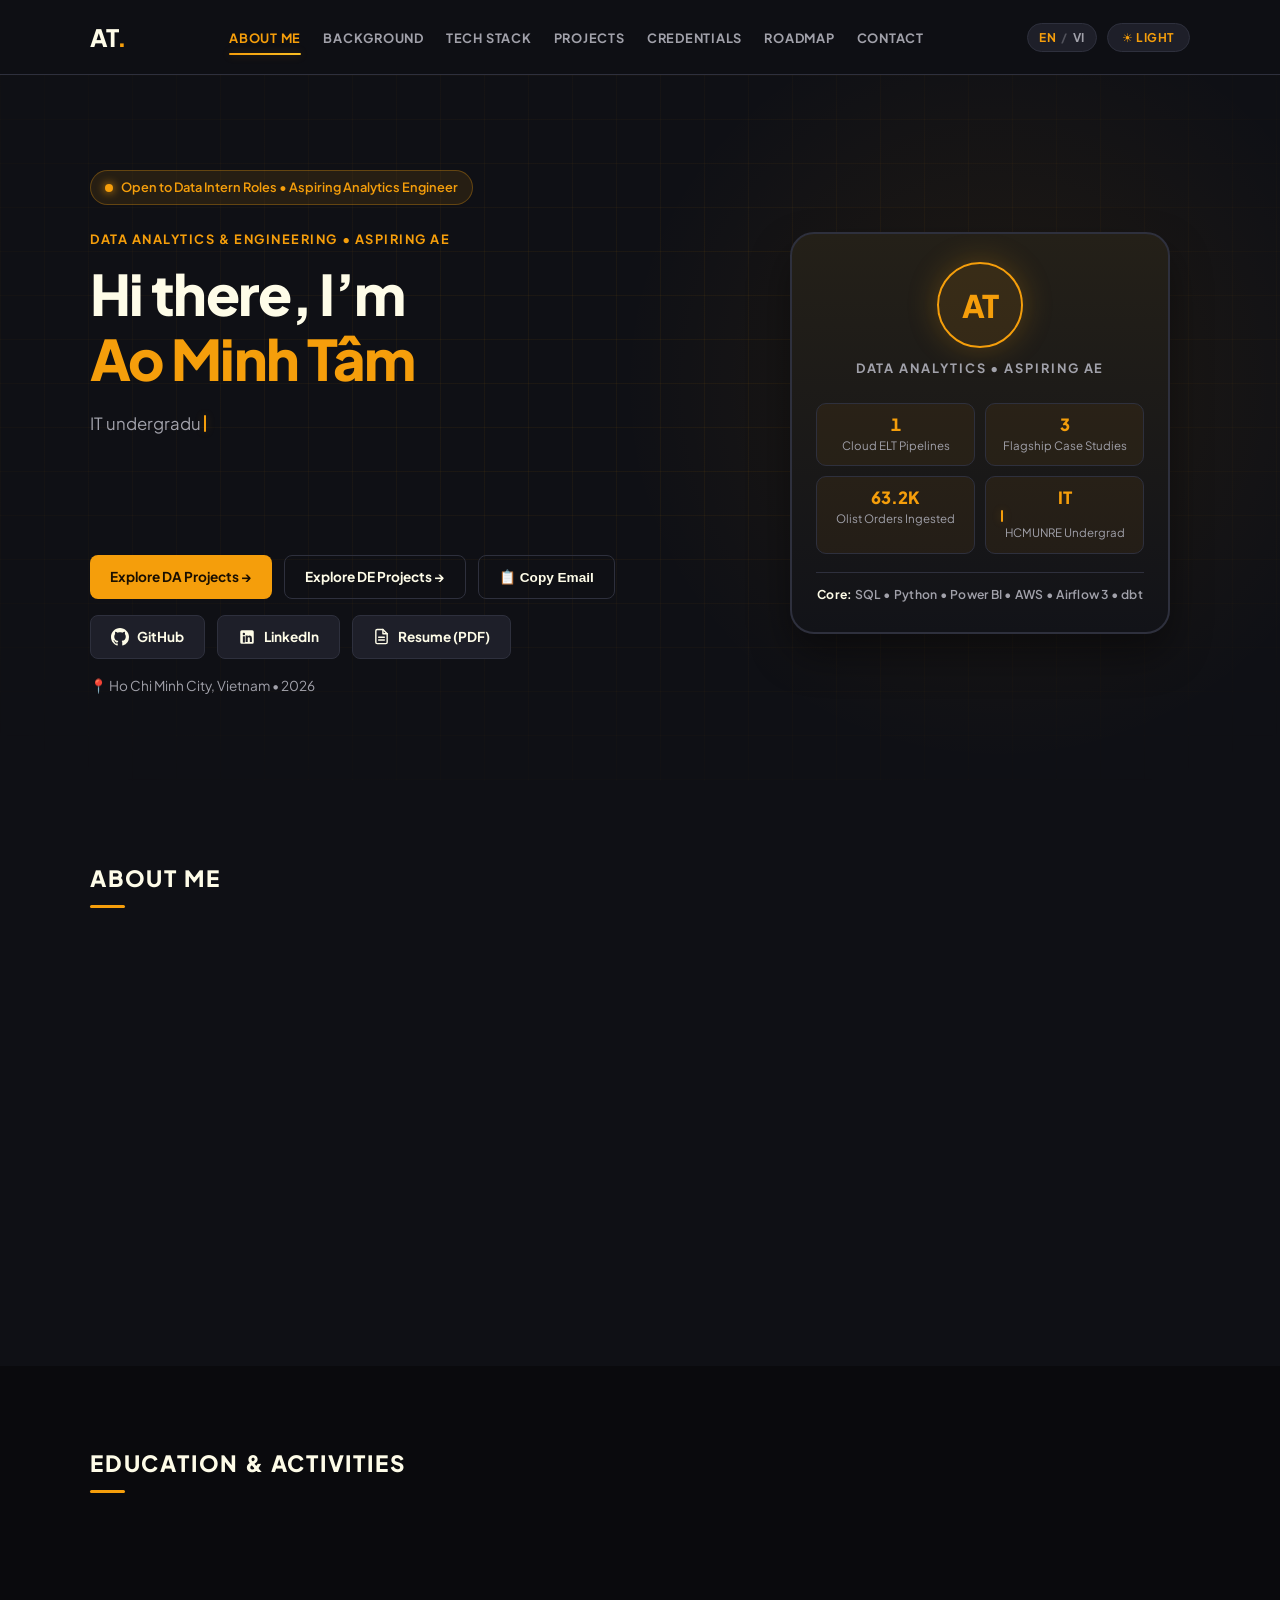
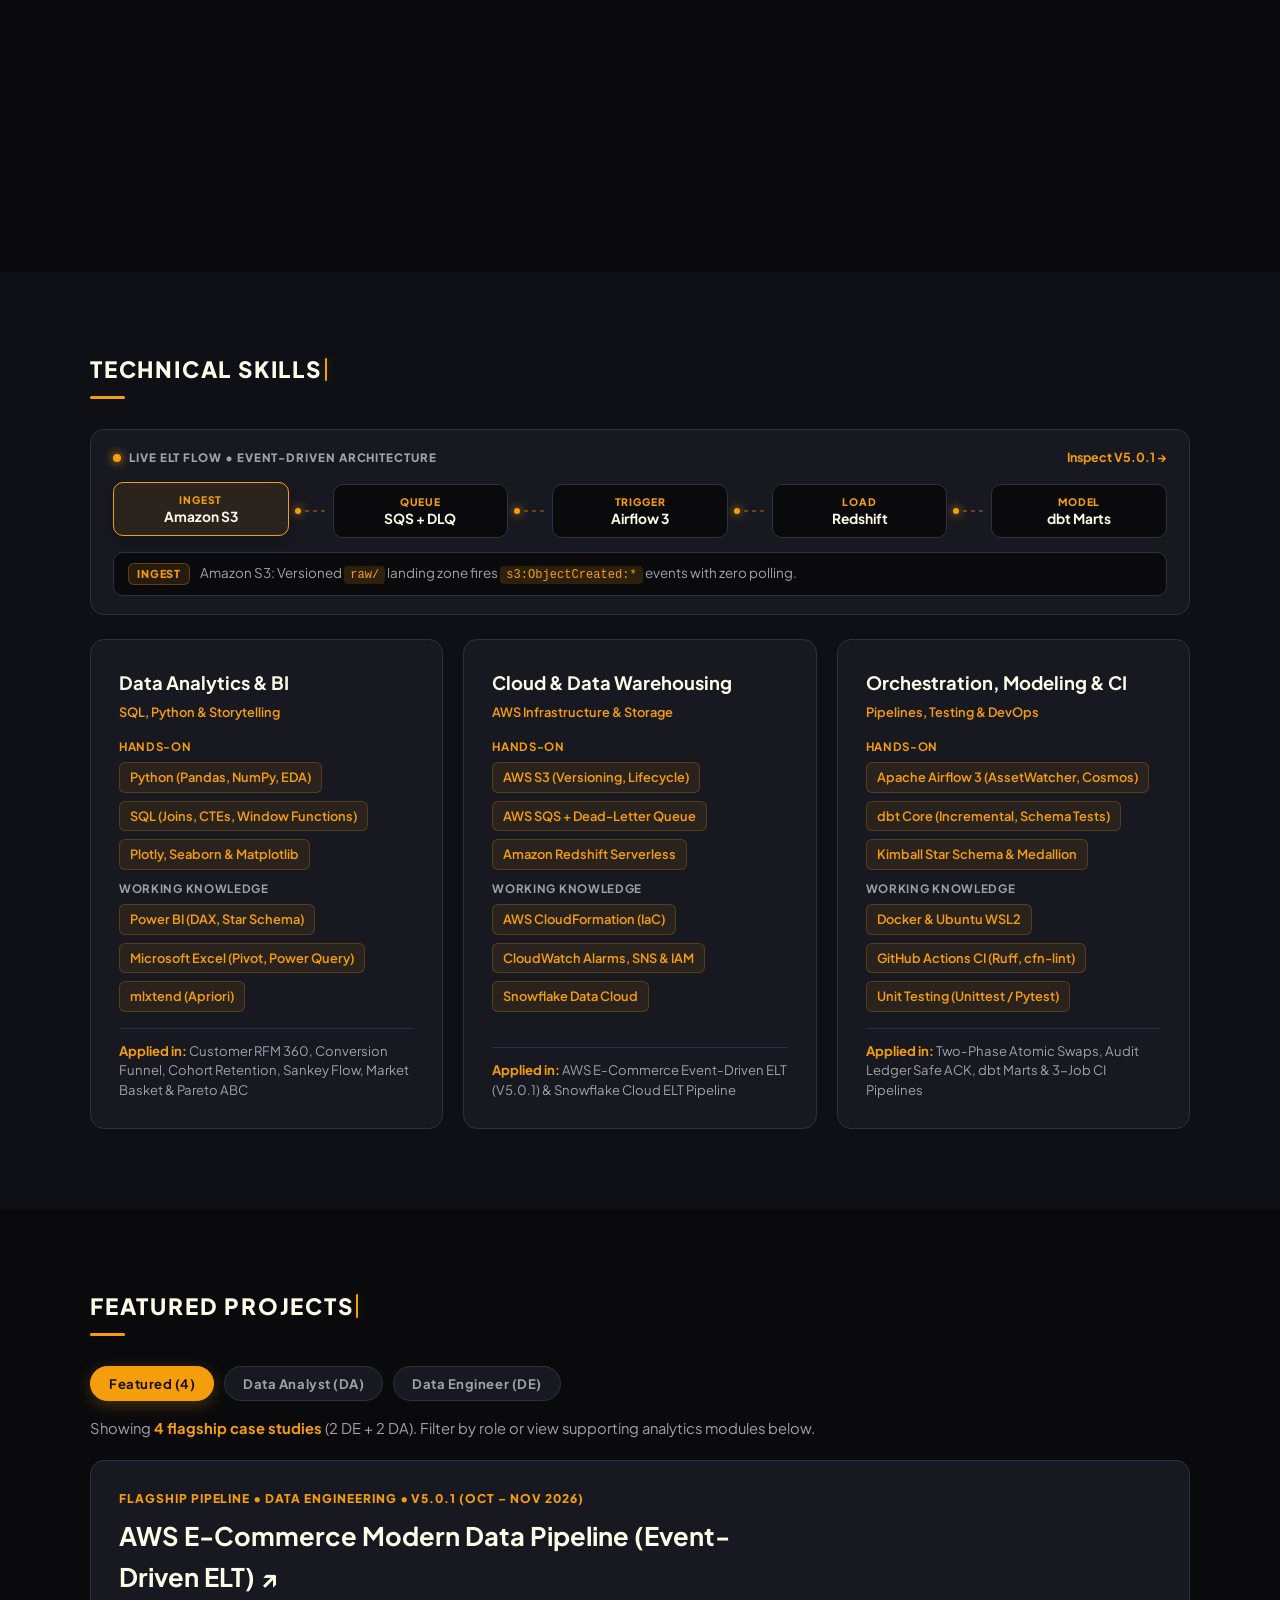
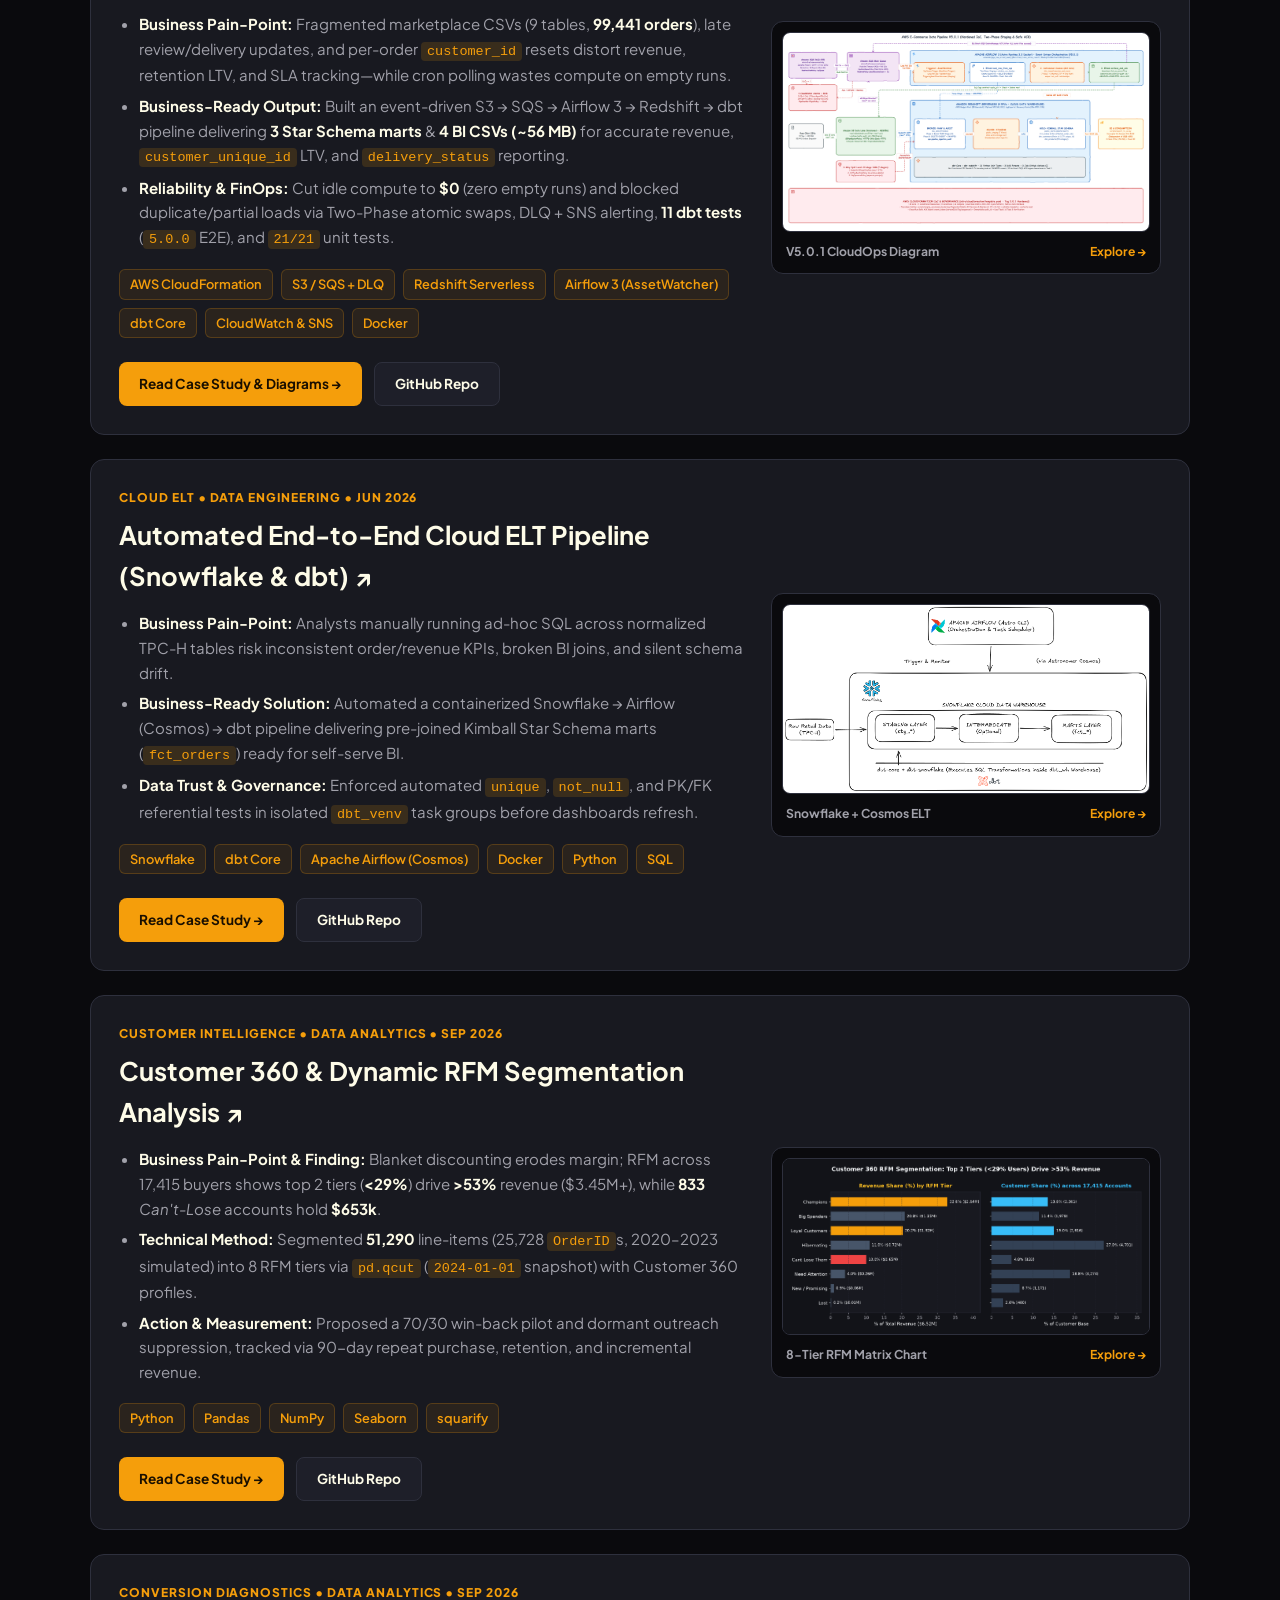
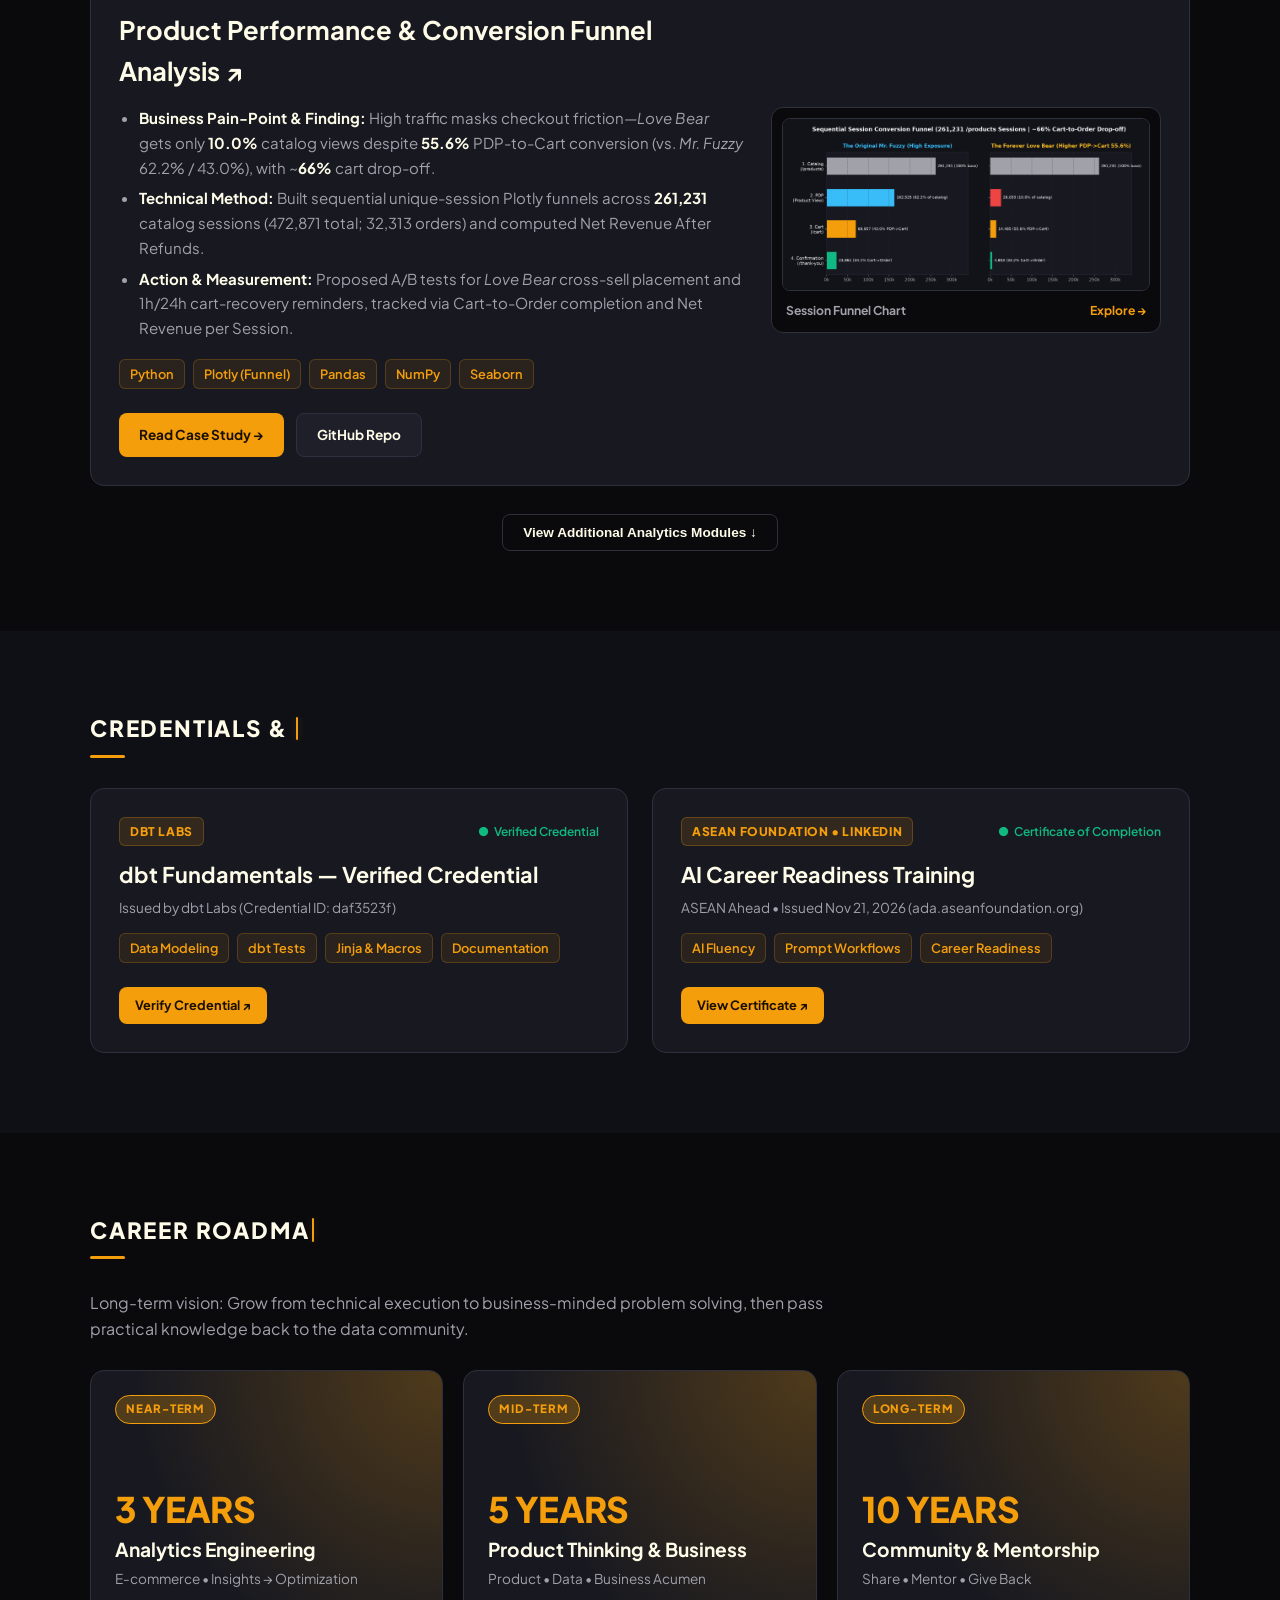
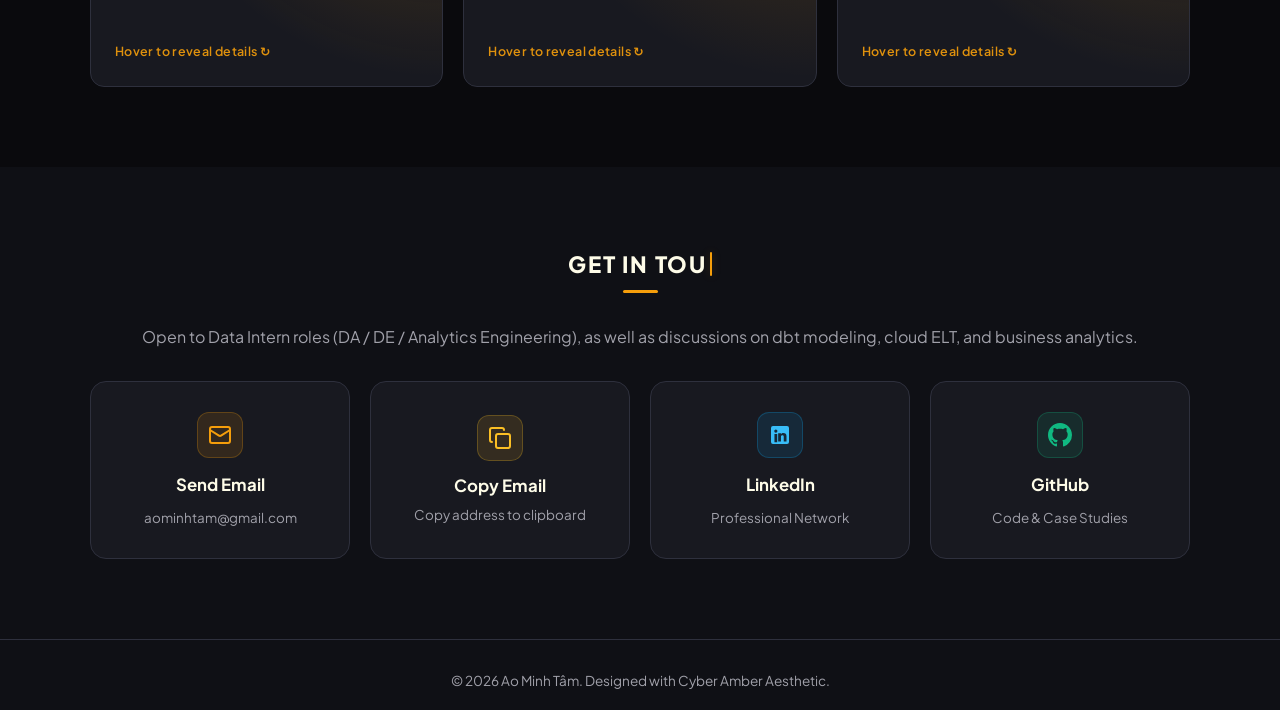
==== commit 73dc473a: "fix(ux,copy): remove visible update dates keeping 2026 only and show preloader on direct hash visits" ====
--- a/index.html
+++ b/index.html
@@ -167,13 +167,16 @@
           var lbl = document.querySelector("#pagePreloader .preloader-label");
           if (lbl) lbl.textContent = "Đang tải";
         }
-        var hasHash = Boolean(window.location.hash && window.location.hash !== "#");
         var navEntries = window.performance && performance.getEntriesByType
           ? performance.getEntriesByType("navigation")
           : [];
         var isReload = navEntries.length && navEntries[0].type === "reload";
         var seenInSession = sessionStorage.getItem("portfolio_preloader_seen") === "1";
-        if (hasHash || (seenInSession && !isReload)) {
+        var cameFromSubpage = Boolean(
+          document.referrer &&
+          document.referrer.indexOf(window.location.origin + "/projects/") === 0
+        );
+        if ((seenInSession || cameFromSubpage) && !isReload) {
           var pre = document.getElementById("pagePreloader");
           if (pre) pre.style.display = "none";
           window.__skipPreloader = true;
@@ -248,7 +251,7 @@
         </div>
 
         <div class="location-tag">
-          📍 Ho Chi Minh City, Vietnam &bull; Updated Nov 2026
+          📍 Ho Chi Minh City, Vietnam &bull; 2026
         </div>
       </div>
 
@@ -905,7 +908,6 @@
   <!-- FOOTER -->
   <footer>
     <div class="container footer-content">
-      <p class="footer-updated">Last Updated: Nov 27, 2026</p>
       <p>&copy; 2026 Ao Minh Tâm. Designed with Cyber Amber Aesthetic.</p>
     </div>
   </footer>
--- a/style.css
+++ b/style.css
@@ -657,6 +657,7 @@
   display: block;
   font-size: 1.05rem;
   font-weight: 800;
+  font-variant-numeric: tabular-nums;
   color: var(--amber-main);
   line-height: 1.25;
 }
@@ -2475,11 +2476,12 @@
   left: 24px;
   bottom: 24px;
   z-index: 1800;
+  overflow: hidden;
   background-color: var(--bg-card);
   color: var(--text-main);
   border: 1px solid var(--amber-main);
   border-radius: 12px;
-  padding: 10px 16px;
+  padding: 10px 16px 12px;
   font-size: 0.82rem;
   font-weight: 600;
   box-shadow: 0 12px 30px rgba(0, 0, 0, 0.35);
@@ -2495,6 +2497,36 @@
 .toast-banner.is-visible {
   opacity: 1;
   transform: translateY(0);
+}
+
+.toast-progress {
+  position: absolute;
+  left: 0;
+  right: 0;
+  bottom: 0;
+  height: 2px;
+  background: linear-gradient(90deg, var(--amber-main), var(--amber-light));
+  transform-origin: left center;
+  transform: scaleX(1);
+}
+
+.toast-banner.is-counting .toast-progress {
+  animation: toastCountdown 2.4s linear forwards;
+}
+
+@keyframes toastCountdown {
+  from {
+    transform: scaleX(1);
+  }
+  to {
+    transform: scaleX(0);
+  }
+}
+
+@media (prefers-reduced-motion: reduce) {
+  .toast-progress {
+    animation: none !important;
+  }
 }
 
 .toast-dot {
